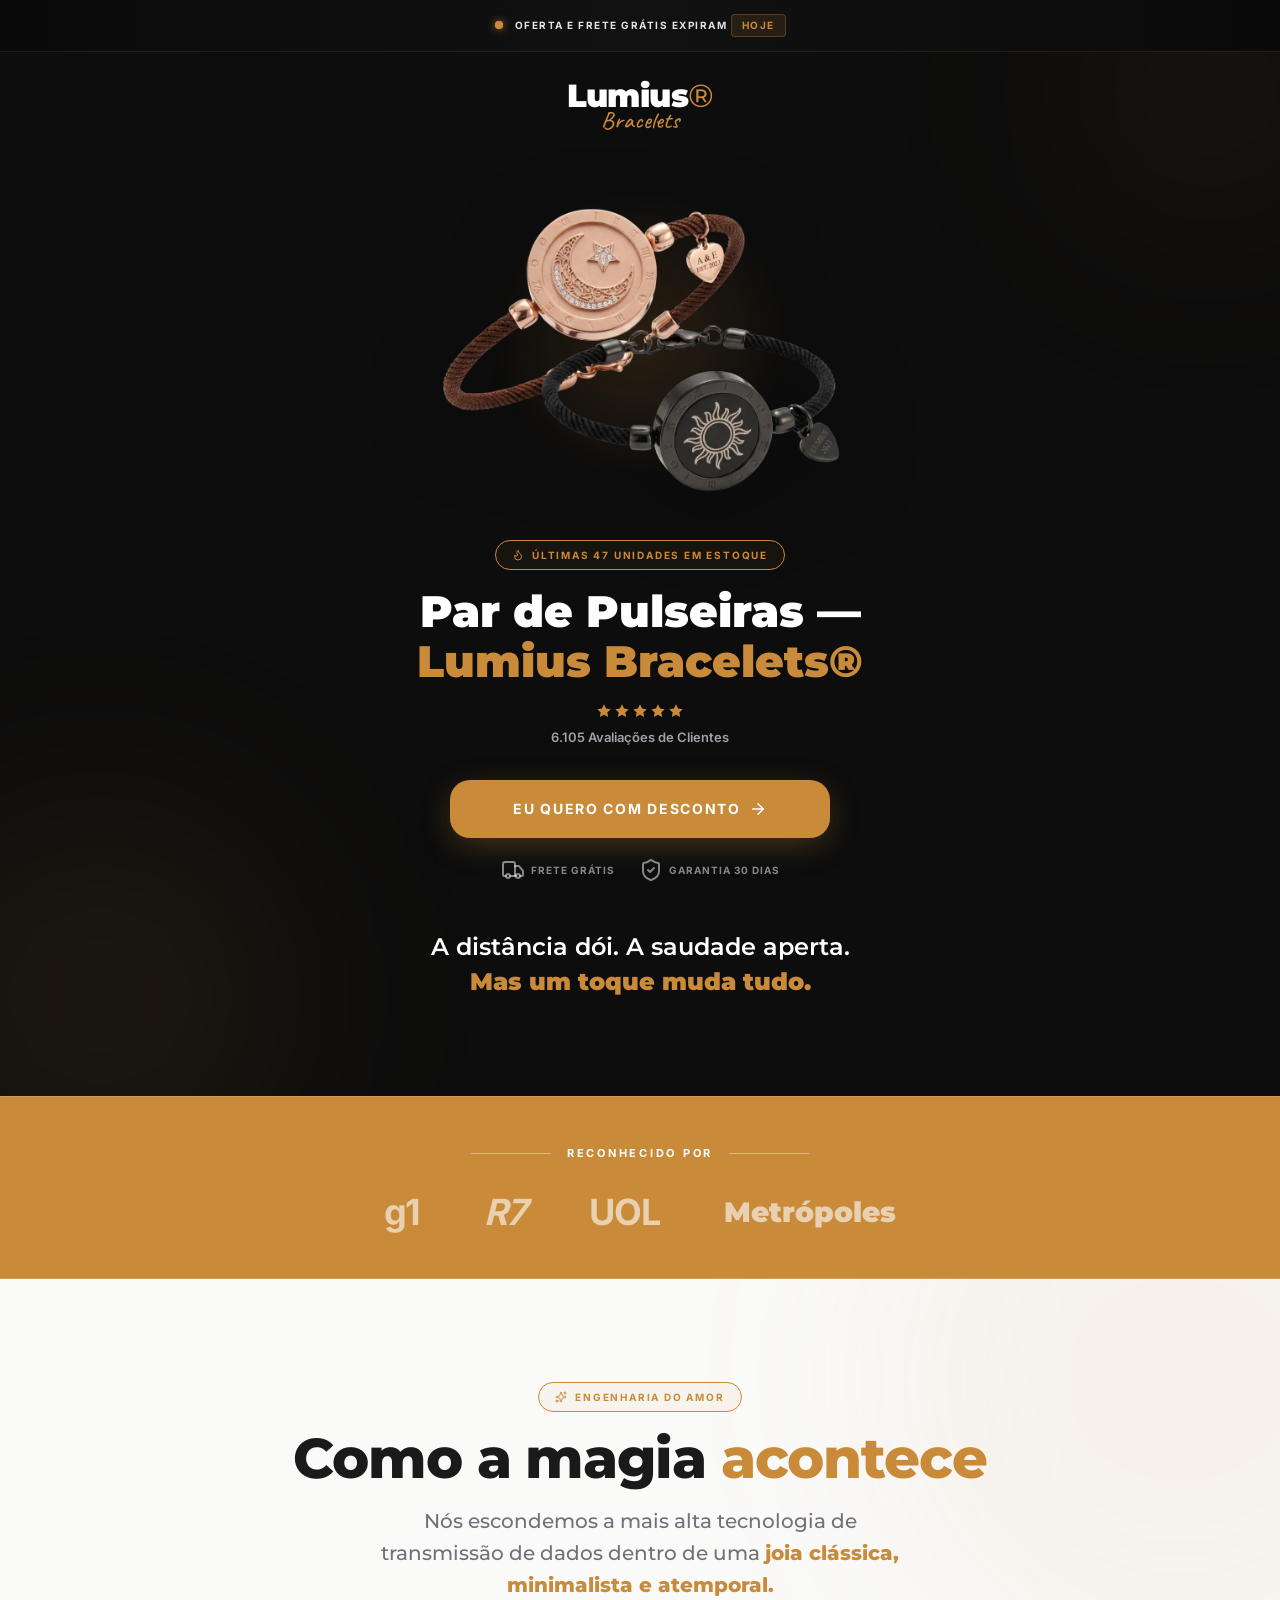
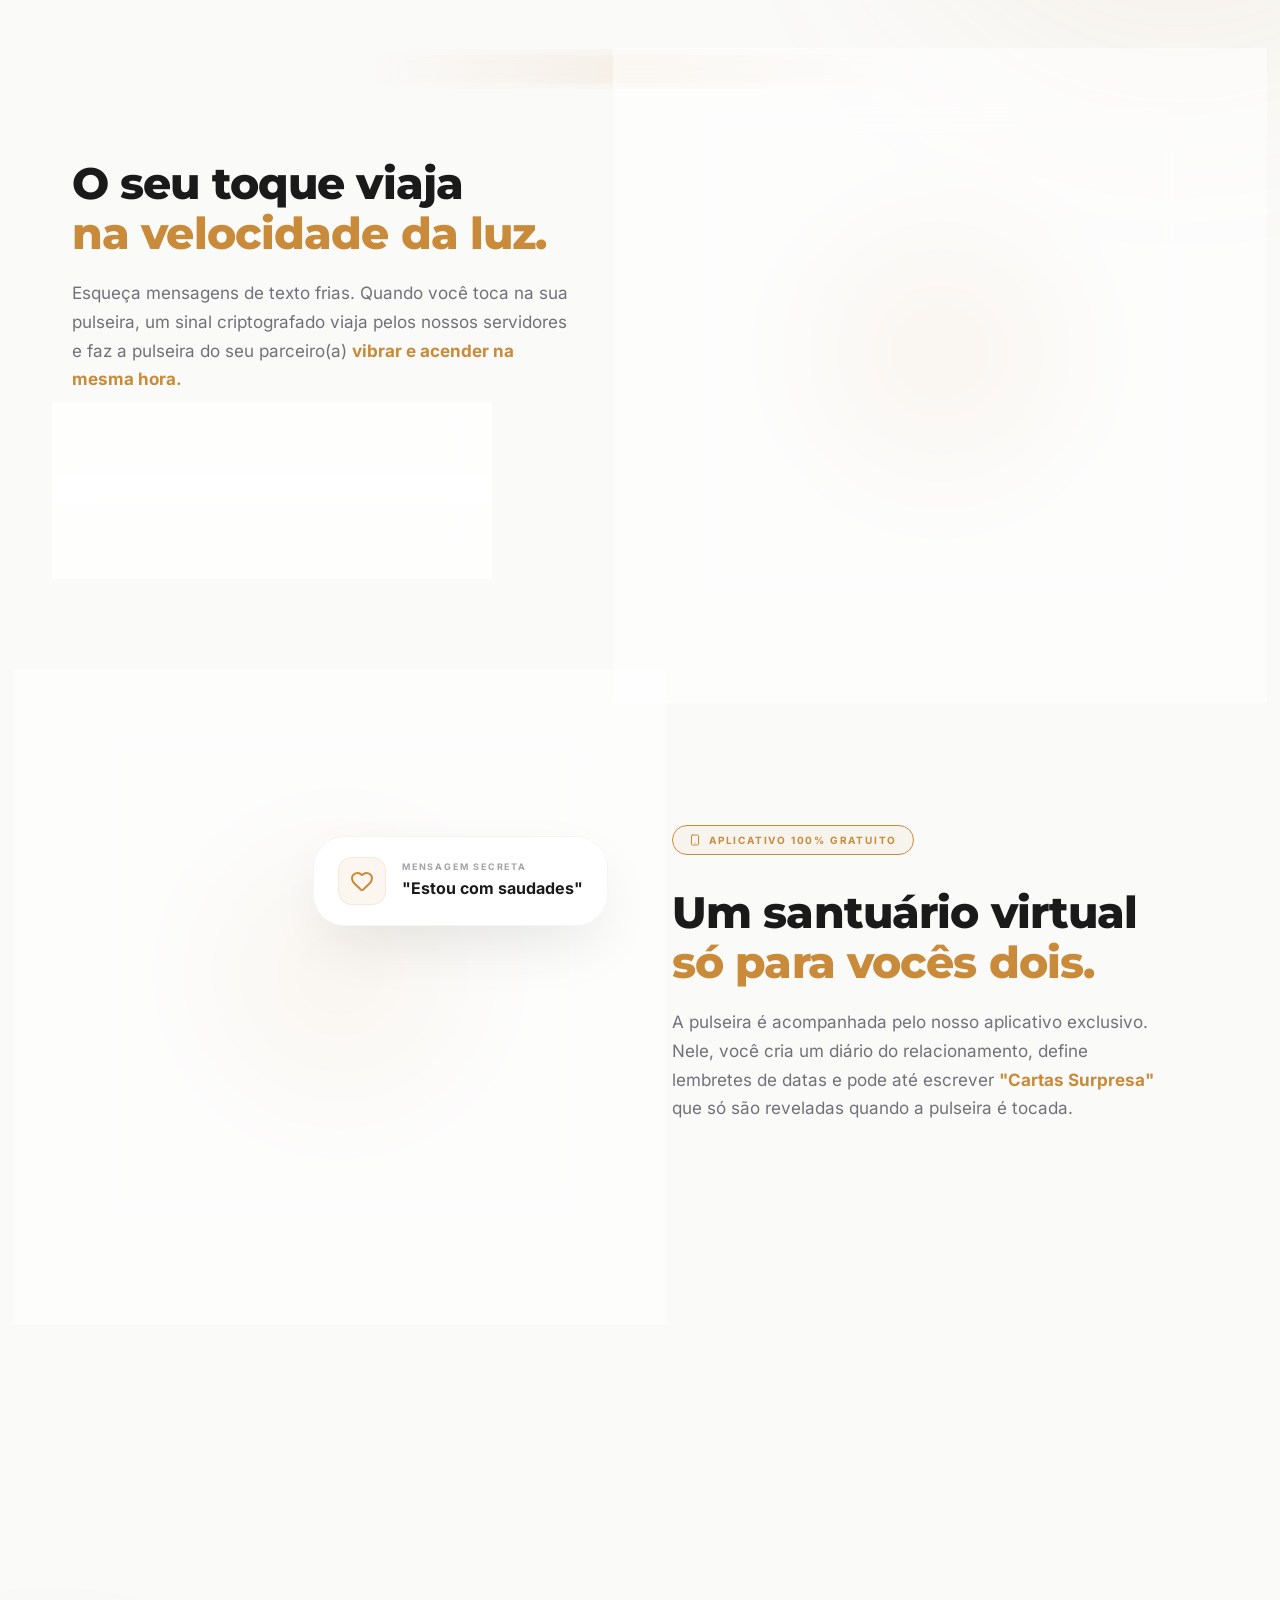
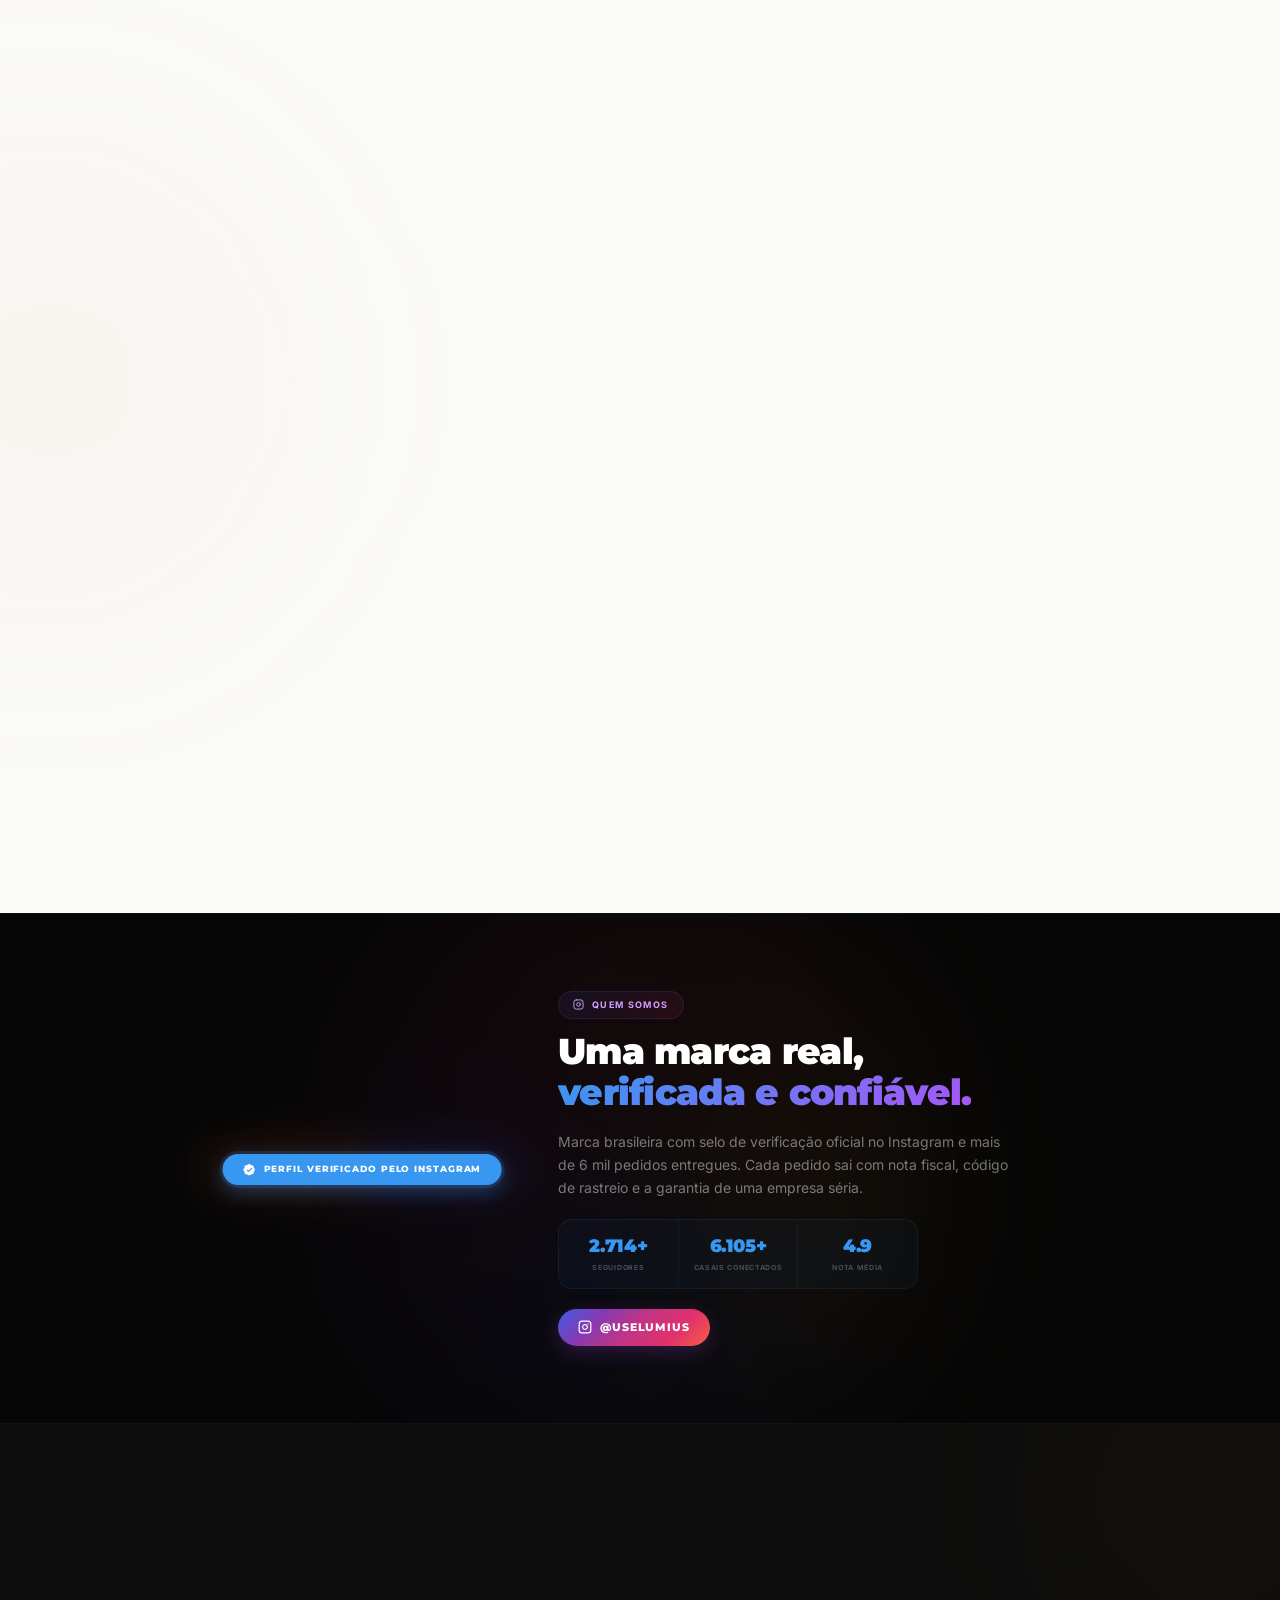
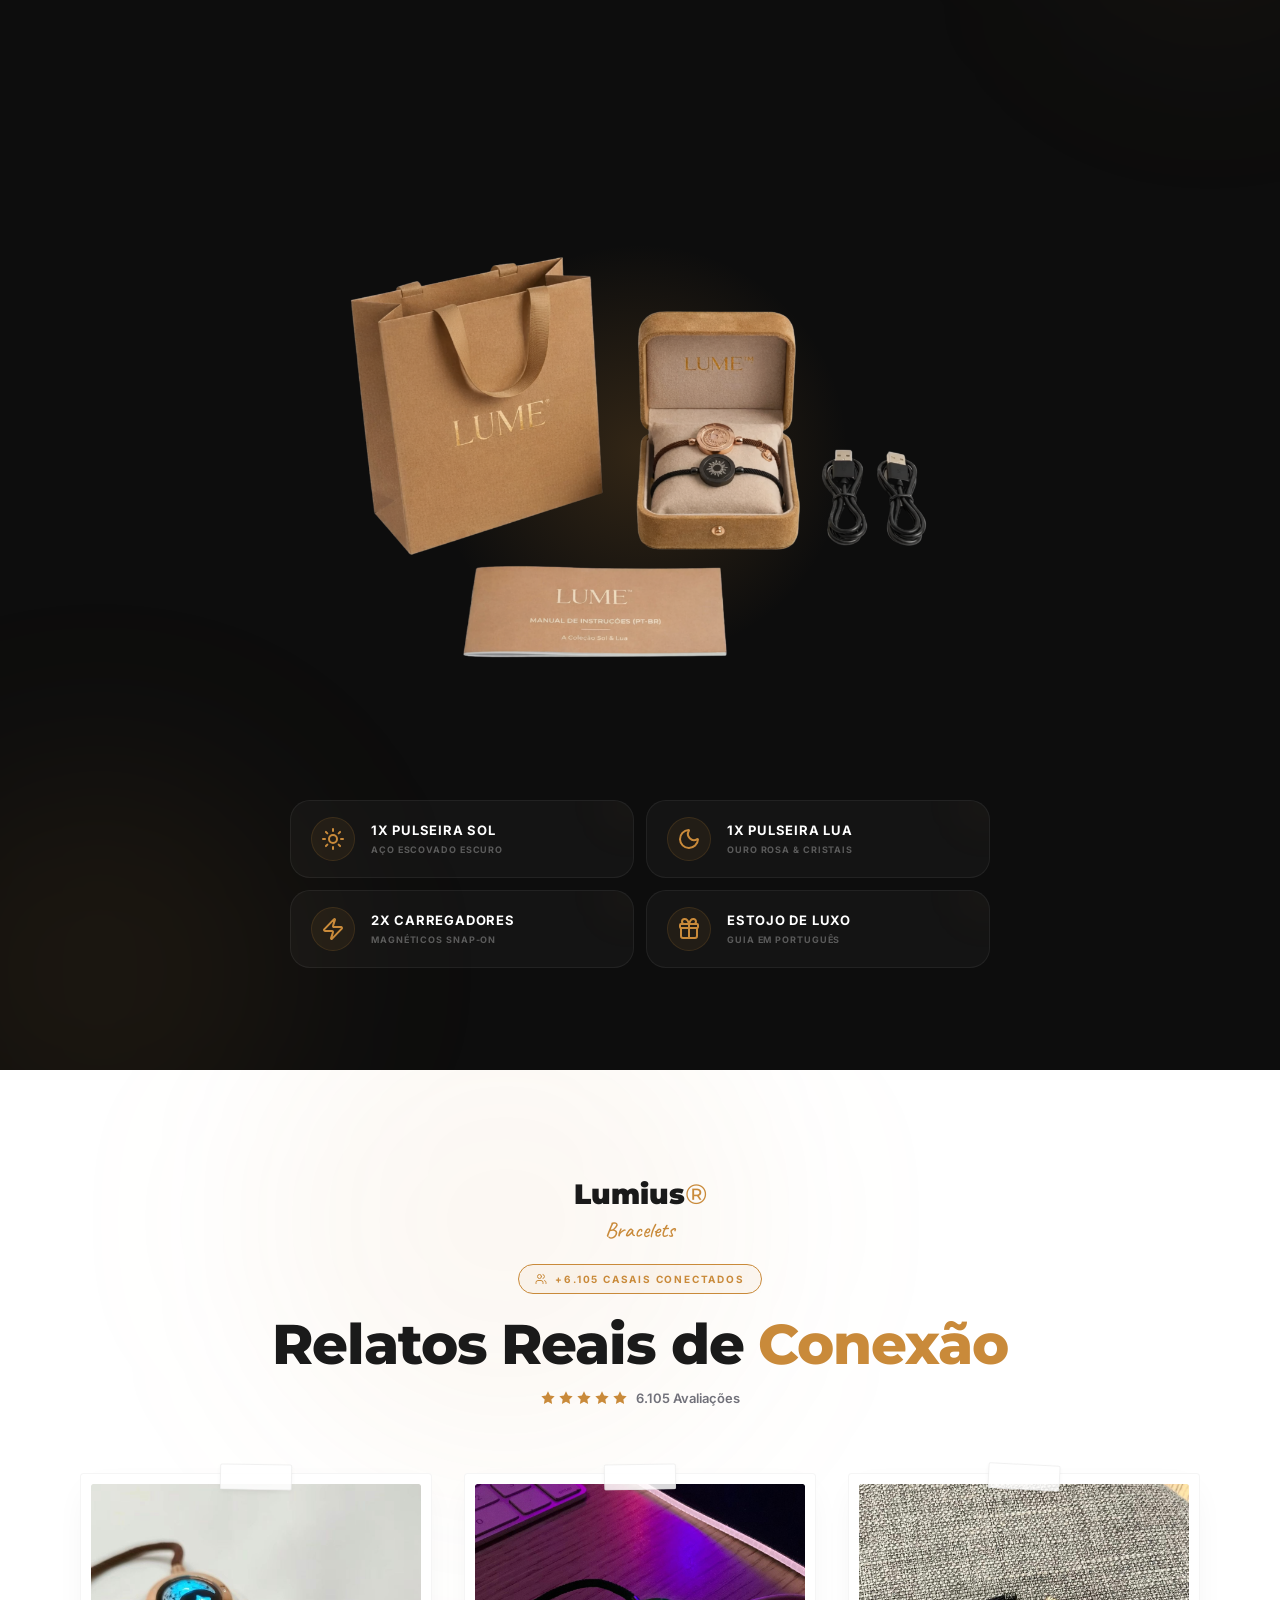
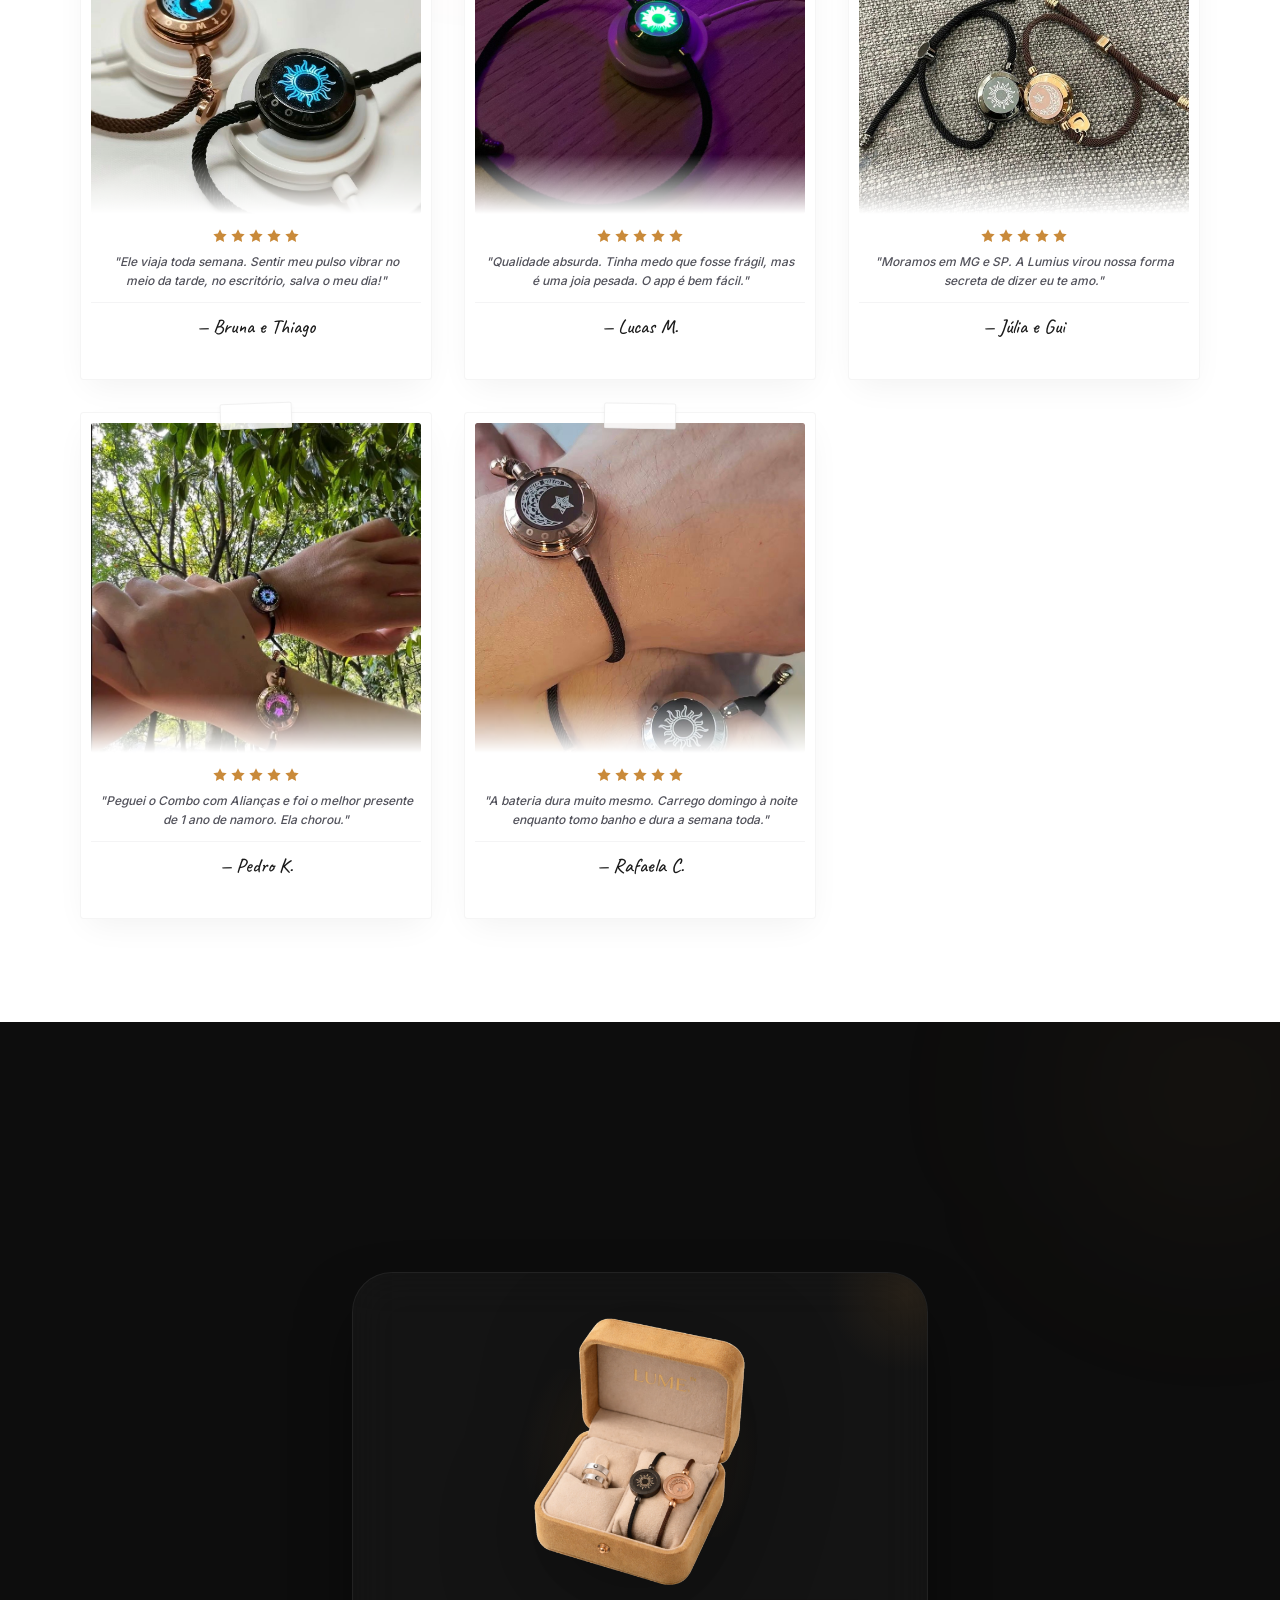
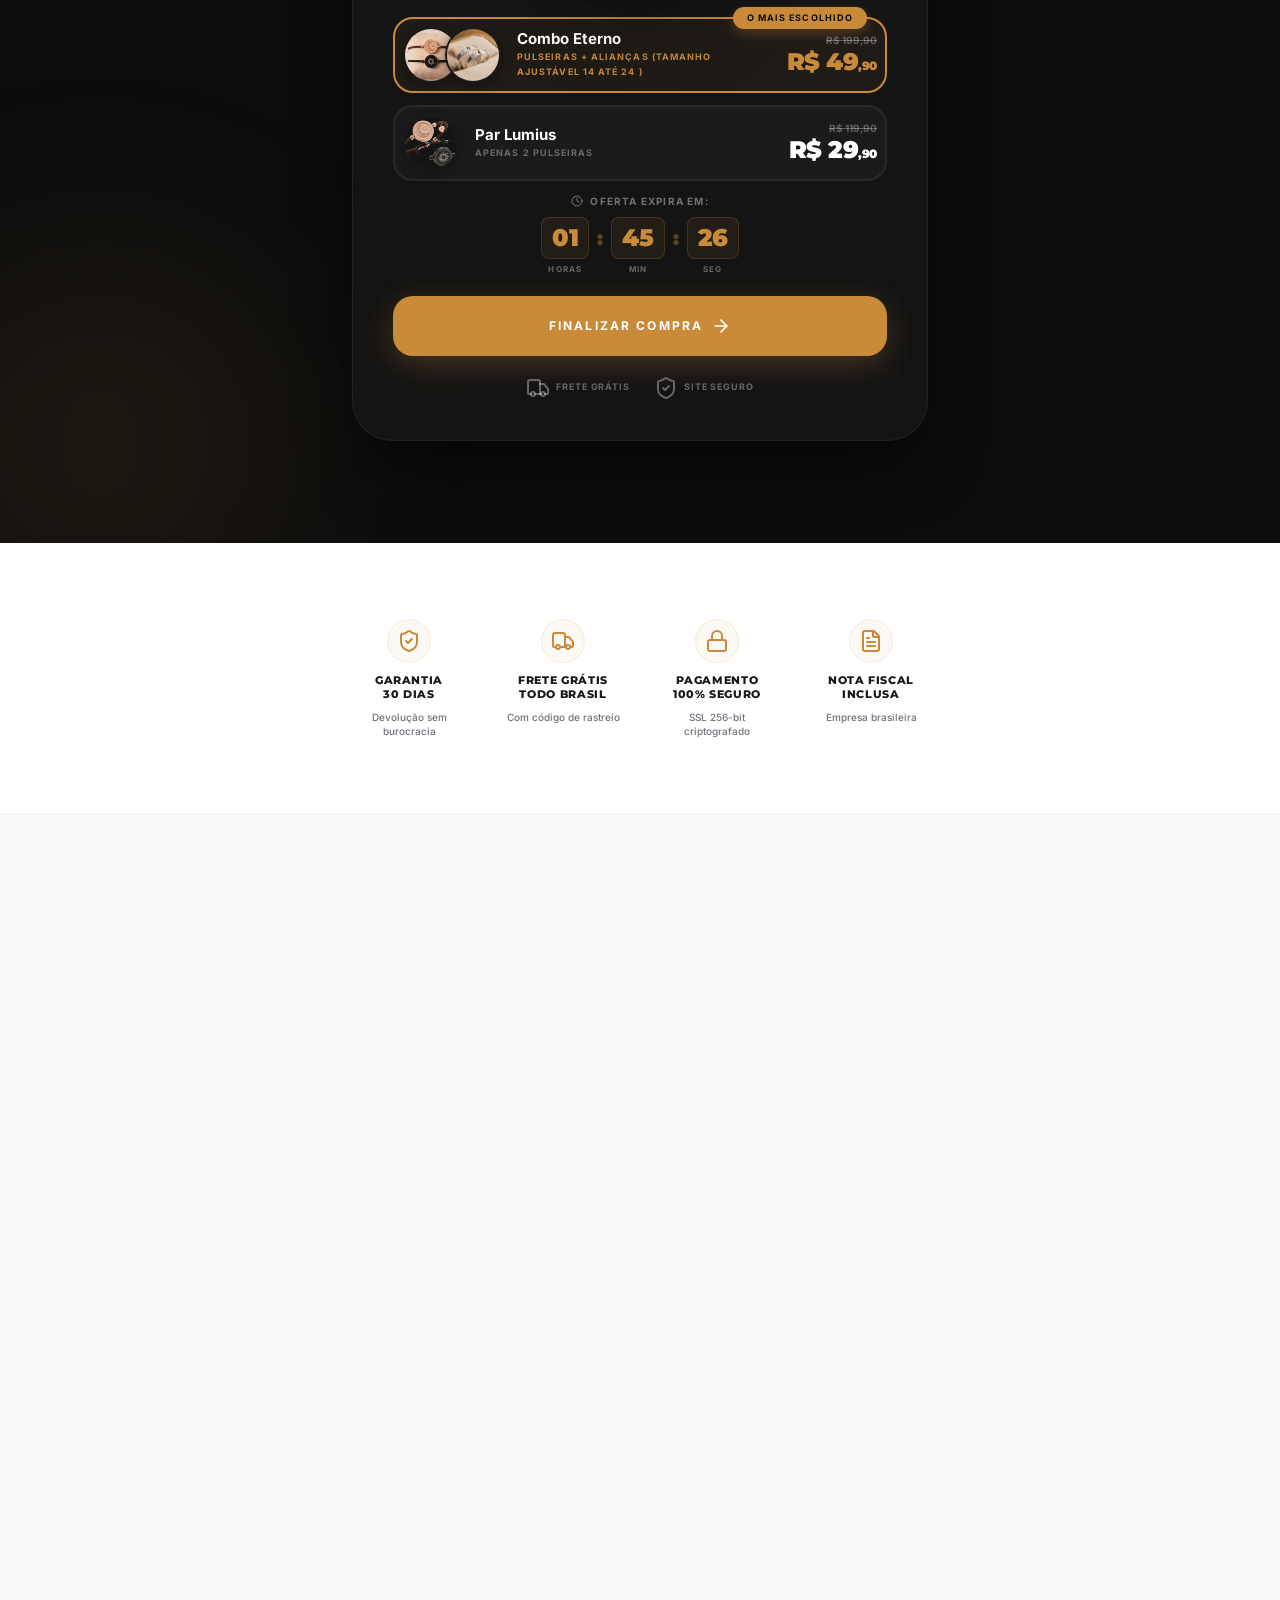
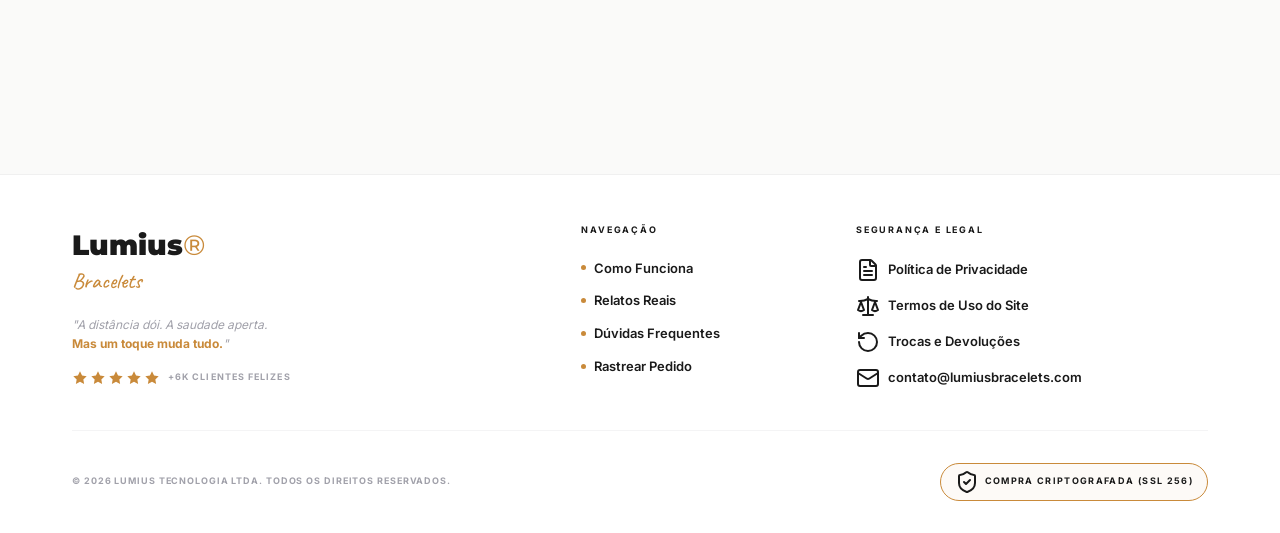
==== index.html @ 276690a0 "Fix product images: URL-safe filenames and offer/unboxing assets (kit combo, kit 2 pecas, kit comple" ====
﻿<!DOCTYPE html>
<html lang="pt-BR" class="scroll-smooth">
    <head>
        <meta charset="UTF-8">
        <meta name="viewport" content="width=device-width, initial-scale=1.0">
        <meta name="description" content="Lumius Bracelets - Sinta o toque de quem você ama a qualquer distância. Joias conectadas em tempo real. A inovação tecnológica para relacionamentos à distância.">
        <meta name="keywords" content="pulseira para casais, pulseira inteligente, relacionamento a distancia, lumius bracelets, joia conectada">
        <meta name="author" content="Lumius Bracelets">
        <meta name="theme-color" content="#c98a3a">
        <!-- Open Graph (WhatsApp, Facebook, Instagram) -->
        <meta property="og:type" content="product">
        <meta property="og:title" content="Lumius Bracelets® | Sinta o Toque a Qualquer Distância">
        <meta property="og:description" content="Joias inteligentes que vibram e acendem a qualquer distância. Conecte-se com quem você ama em tempo real. Frete grátis para todo Brasil.">
        <meta property="og:image" content="https://lumiusbracelets.com/img/og-cover.jpg">
        <meta property="og:url" content="https://lumiusbracelets.com">
        <meta property="og:locale" content="pt_BR">
        <meta property="og:site_name" content="Lumius Bracelets">
        <meta property="product:price:amount" content="49.90">
        <meta property="product:price:currency" content="BRL">
        <!-- Twitter Card -->
        <meta name="twitter:card" content="summary_large_image">
        <meta name="twitter:title" content="Lumius Bracelets® | Sinta o Toque a Qualquer Distância">
        <meta name="twitter:description" content="Joias inteligentes que vibram e acendem a qualquer distância. Frete grátis.">
        <meta name="twitter:image" content="https://lumiusbracelets.com/img/og-cover.jpg">
        <!-- Favicon -->
        <link rel="icon" type="image/svg+xml" href="data:image/svg+xml,<svg xmlns='http://www.w3.org/2000/svg' viewBox='0 0 100 100'><text y='.9em' font-size='90'>💛</text></svg>">
        <link rel="apple-touch-icon" href="img/apple-touch-icon.png">
        <title>Lumius Bracelets® | Sinta o Toque a Qualquer Distância</title>
        <!-- Fontes Premium -->
        <link rel="stylesheet" href="css/fonts.css">
        <script src="js/lucide.min.js"></script>
        <!-- Schema Markup -->
        <script type="application/ld+json">
        {
      "@context": "https://schema.org/",
      "@type": "Product",
      "name": "Par de Pulseiras Lumius Bracelets®",
      "image": "https://lumiusbracelets.com/RECRIA_A_FOTO_202603261122.jpg",
      "description": "Joias inteligentes que vibram e acendem a qualquer distância para conectar casais.",
      "brand": { "@type": "Brand", "name": "Lumius" },
      "aggregateRating": { "@type": "AggregateRating", "ratingValue": "4.9", "reviewCount": "6105" },
      "offers": {
        "@type": "Offer", "url": "https://lumiusbracelets.com/#oferta",
        "priceCurrency": "BRL", "price": "79.90", "priceValidUntil": "2026-12-31",
        "itemCondition": "https://schema.org/NewCondition", "availability": "https://schema.org/InStock",
        "seller": { "@type": "Organization", "name": "Lumius Bracelets" }
      }
    }
    </script>
        <style>/* ═══════════════════════════════════════════
   DESIGN SYSTEM — LUMIUS BRACELETS
   Aesthetic: Elevated Luxury Jewelry Editorial
═══════════════════════════════════════════ */:root { /* Core Palette */ --gold: #c98a3a; --gold-hover: #b37930; --gold-light: #f7eed8; --gold-ultra-light: #fcf8f1; --dark: #0d0d0d; --dark-card: #141414; --dark-surface: #1a1a1a; --dark-border: rgba(255, 255, 255, 0.06); --text-primary: #1a1a1a; --text-secondary: #71717a; --text-muted: #a1a1aa; --white: #ffffff; --off-white: #fafaf9;  /* Typography */ --font-display: 'Montserrat', sans-serif; --font-body: 'Inter', sans-serif; --font-hand: 'Caveat', cursive;  /* Spacing */ --section-py: clamp(3rem, 8vw, 7rem); --container-px: clamp(1rem, 4vw, 2rem);  /* Radius */ --radius-sm: 0.75rem; --radius-md: 1.25rem; --radius-lg: 2rem; --radius-xl: 2.5rem; --radius-full: 9999px;  /* Shadows */ --shadow-card: 0 12px 40px -8px rgba(0, 0, 0, 0.08); --shadow-elevated: 0 24px 64px -16px rgba(0, 0, 0, 0.12); --shadow-gold: 0 8px 32px -4px rgba(201, 138, 58, 0.35); --shadow-gold-intense: 0 12px 40px -4px rgba(201, 138, 58, 0.5); --shadow-dark: 0 32px 64px -12px rgba(0, 0, 0, 0.6);  /* Transitions */ --ease-out-expo: cubic-bezier(0.16, 1, 0.3, 1); --ease-spring: cubic-bezier(0.175, 0.885, 0.32, 1.275); } /* ── Reset & Base ─────────────────────── */*, *::before, *::after { margin: 0; padding: 0; box-sizing: border-box; } html { -webkit-font-smoothing: antialiased; -moz-osx-font-smoothing: grayscale; text-rendering: optimizeLegibility; overflow-x: hidden; } body { font-family: var(--font-body); color: var(--text-primary); background: var(--white); overflow-x: hidden; line-height: 1.6; width: 100%; } img { display: block; max-width: 100%; height: auto; } a { text-decoration: none; color: inherit; } /* ── Scrollbar ────────────────────────── */::-webkit-scrollbar { width: 6px; } ::-webkit-scrollbar-track { background: transparent; } ::-webkit-scrollbar-thumb { background: var(--gold); border-radius: 3px; } ::-webkit-scrollbar-thumb:hover { background: var(--gold-hover); } /* ── Utilities ────────────────────────── */.container { width: 100%; max-width: 1200px; margin: 0 auto; padding: 0 var(--container-px); } .container--narrow { max-width: 640px; } .container--mid { max-width: 900px; } .sr-only { position: absolute; width: 1px; height: 1px; padding: 0; margin: -1px; overflow: hidden; clip: rect(0, 0, 0, 0); border: 0; } /* ── Typography ───────────────────────── */.font-display { font-family: var(--font-display); } .font-hand { font-family: var(--font-hand); } .heading-xl { font-family: var(--font-display); font-weight: 800; font-size: clamp(1.75rem, 5vw, 3.5rem); line-height: 1.1; letter-spacing: -0.02em; } .heading-lg { font-family: var(--font-display); font-weight: 800; font-size: clamp(1.5rem, 4vw, 2.75rem); line-height: 1.15; letter-spacing: -0.02em; } .heading-md { font-family: var(--font-display); font-weight: 700; font-size: clamp(1.25rem, 3vw, 2rem); line-height: 1.2; letter-spacing: -0.01em; } .text-gold { color: var(--gold); } .text-muted { color: var(--text-secondary); } .tag { display: inline-flex; align-items: center; gap: 0.5rem; padding: 0.375rem 1rem; border: 1px solid var(--gold); border-radius: var(--radius-full); background: rgba(201, 138, 58, 0.06); color: var(--gold); font-family: var(--font-body); font-size: 0.625rem; font-weight: 700; text-transform: uppercase; letter-spacing: 0.18em; } /* ── CTA Button ───────────────────────── */.btn-gold { position: relative; display: inline-flex; align-items: center; justify-content: center; gap: 0.5rem; padding: 1.125rem 2.5rem; background: var(--gold); color: var(--white); font-family: var(--font-body); font-weight: 800; font-size: 0.8125rem; text-transform: uppercase; letter-spacing: 0.12em; border: none; border-radius: var(--radius-md); cursor: pointer; overflow: hidden; box-shadow: var(--shadow-gold); transition: all 0.4s var(--ease-out-expo); z-index: 1; } .btn-gold:hover { background: var(--gold-hover); transform: translateY(-2px); box-shadow: var(--shadow-gold-intense); } .btn-gold:active { transform: translateY(0) scale(0.98); } .btn-gold::after { content: ''; position: absolute; top: 0; left: -100%; width: 60%; height: 100%; background: linear-gradient(90deg, transparent, rgba(255, 255, 255, 0.3), transparent); transform: skewX(-20deg); animation: shimmer 4s infinite; z-index: 0; pointer-events: none; } .btn-gold>* { position: relative; z-index: 1; } @keyframes shimmer { 0% {  left: -100%; }  100% {  left: 150%; } } /* ── Stars ────────────────────────────── */.stars { display: flex; gap: 2px; color: var(--gold); } .stars svg { width: 16px; height: 16px; fill: currentColor; } /* ── Section shared ────────────────────── */.section-dark { background: var(--dark); color: var(--white); position: relative; overflow: hidden; overflow-x: clip; } .section-light { background: var(--off-white); position: relative; overflow: hidden; overflow-x: clip; } .glow { position: absolute; border-radius: 50%; pointer-events: none; filter: blur(100px); max-width: 100vw; } /* ── Animations ───────────────────────── */@keyframes fadeInUp { from {  opacity: 0;  transform: translateY(30px); }  to {  opacity: 1;  transform: translateY(0); } } @keyframes fadeIn { from {  opacity: 0; }  to {  opacity: 1; } } @keyframes float { 0%, 100% {  transform: translateY(0); }  50% {  transform: translateY(-12px); } } @keyframes pulseGlow { 0%, 100% {  opacity: 0.4;  transform: translate(-50%, -50%) scale(1); }  50% {  opacity: 0.7;  transform: translate(-50%, -50%) scale(1.08); } } @keyframes pingDot { 75%, 100% {  transform: scale(2);  opacity: 0; } } @keyframes ripple { 0% {  width: 50%;  height: 50%;  opacity: 0.8;  border-width: 3px; }  100% {  width: 160%;  height: 160%;  opacity: 0;  border-width: 1px; } } .animate-float { animation: float 6s ease-in-out infinite; } .animate-fade-in { animation: fadeIn 0.8s var(--ease-out-expo) both; } /* Intersection Observer reveal */.reveal { opacity: 0; transform: translateY(32px); transition: opacity 0.8s var(--ease-out-expo), transform 0.8s var(--ease-out-expo); } .reveal.visible { opacity: 1; transform: translateY(0); } .reveal-delay-1 { transition-delay: 0.1s; } .reveal-delay-2 { transition-delay: 0.2s; } .reveal-delay-3 { transition-delay: 0.3s; } .reveal-delay-4 { transition-delay: 0.4s; } .reveal-delay-5 { transition-delay: 0.5s; } /* ══════════════════════════════════════════
   TOP BAR
══════════════════════════════════════════ */.top-bar { display: flex; align-items: center; justify-content: center; gap: 0.75rem; padding: 0.875rem 1rem; background: linear-gradient(90deg, #0a0a0a 0%, #111 50%, #0a0a0a 100%); border-bottom: 1px solid rgba(201, 138, 58, 0.15); font-size: 0.625rem; font-weight: 700; text-transform: uppercase; letter-spacing: 0.15em; color: #e4e4e7; text-align: center; position: relative; z-index: 60; } .top-bar .live-dot { position: relative; width: 8px; height: 8px; flex-shrink: 0; } .top-bar .live-dot::before { content: ''; position: absolute; inset: 0; background: var(--gold); border-radius: 50%; box-shadow: 0 0 8px rgba(201, 138, 58, 0.8); } .top-bar .live-dot::after { content: ''; position: absolute; inset: 0; background: var(--gold); border-radius: 50%; animation: pingDot 1.5s cubic-bezier(0, 0, 0.2, 1) infinite; } .top-bar .badge { display: inline-block; padding: 0.15rem 0.625rem; background: rgba(201, 138, 58, 0.12); color: var(--gold); border-radius: 4px; border: 1px solid rgba(201, 138, 58, 0.3); animation: fadeIn 0.5s both; } /* ══════════════════════════════════════════
   HERO
══════════════════════════════════════════ */.hero { padding: 2rem 0 3rem; text-align: center; margin-top: -30px; } @media (min-width: 768px) { .hero {  padding: 3rem 0 6rem; } } .hero__logo { font-family: var(--font-display); font-weight: 900; font-size: 2rem; color: var(--white); letter-spacing: -0.02em; margin-bottom: 0; animation: fadeInUp 0.6s var(--ease-out-expo) both; } .hero__logo span { color: var(--gold); font-weight: 500; } .hero__sub { font-family: var(--font-hand); font-size: 1.5rem; color: var(--gold); margin-top: -20px; animation: fadeInUp 0.6s 0.1s var(--ease-out-expo) both; } .hero__image-wrap { position: relative; width: 100%; max-width: 420px; margin: 1.5rem auto 2rem; animation: fadeInUp 0.8s 0.2s var(--ease-out-expo) both; } .hero__image-glow { position: absolute; top: 50%; left: 50%; width: 80%; height: 80%; background: radial-gradient(circle, rgba(201, 138, 58, 0.2) 0%, transparent 70%); transform: translate(-50%, -50%); animation: pulseGlow 4s ease-in-out infinite; pointer-events: none; } .hero__image { position: relative; z-index: 2; width: 100%; padding-top: 1.5rem; object-fit: contain; filter: drop-shadow(0 20px 40px rgba(0, 0, 0, 0.25)); transition: transform 0.7s var(--ease-out-expo); } .hero__image-wrap:hover .hero__image { transform: scale(1.04); } .hero__stock { animation: fadeInUp 0.6s 0.3s var(--ease-out-expo) both; } .hero__title { font-family: var(--font-display); font-weight: 900; font-size: clamp(1.625rem, 5vw, 2.75rem); line-height: 1.15; color: var(--white); margin-bottom: 1rem; animation: fadeInUp 0.6s 0.35s var(--ease-out-expo) both; } .hero__reviews { display: flex; flex-direction: column; align-items: center; gap: 0.5rem; margin-bottom: 2rem; animation: fadeInUp 0.6s 0.4s var(--ease-out-expo) both; } .hero__reviews span { color: var(--text-muted); font-size: 0.8125rem; font-weight: 600; } .hero__cta { width: 100%; max-width: 380px; animation: fadeInUp 0.6s 0.45s var(--ease-out-expo) both; } .hero__benefits { display: flex; align-items: center; justify-content: center; gap: 1.5rem; margin-top: 1.25rem; animation: fadeInUp 0.6s 0.5s var(--ease-out-expo) both; } .hero__benefit { display: flex; align-items: center; gap: 0.375rem; font-size: 0.625rem; font-weight: 700; text-transform: uppercase; letter-spacing: 0.1em; color: rgba(255, 255, 255, 0.5); } .hero__benefit i { color: var(--gold); width: 14px; height: 14px; } .hero__tagline { font-family: var(--font-display); font-weight: 600; font-size: clamp(1.125rem, 3vw, 1.5rem); color: var(--white); margin-top: 3rem; line-height: 1.45; animation: fadeInUp 0.6s 0.55s var(--ease-out-expo) both; } .hero__tagline strong { color: var(--gold); font-weight: 900; } /* ══════════════════════════════════════════
   AS SEEN ON
══════════════════════════════════════════ */.as-seen { background: var(--gold); padding: 1.25rem 0; border-top: 1px solid rgba(255, 255, 255, 0.15); border-bottom: 1px solid rgba(255, 255, 255, 0.15); overflow: hidden; } @media (min-width: 768px) { .as-seen {  padding: 3rem 0; } } .as-seen__label { display: flex; align-items: center; justify-content: center; gap: 1rem; margin-bottom: 1rem; font-size: 0.625rem; font-weight: 700; text-transform: uppercase; letter-spacing: 0.25em; color: var(--white); } @media (min-width: 768px) { .as-seen__label {  margin-bottom: 2rem;  font-size: 0.6875rem; } } .as-seen__label .line { width: 3rem; height: 1px; background: rgba(255, 255, 255, 0.4); } @media (min-width: 768px) { .as-seen__label .line {  width: 5rem; } } .as-seen__logos { display: flex; align-items: center; justify-content: center; gap: 2.5rem; flex-wrap: wrap; } @media (min-width: 768px) { .as-seen__logos {  gap: 4rem; } } .as-seen__logos span { font-weight: 900; color: rgba(255, 255, 255, 0.6); transition: color 0.3s; cursor: default; line-height: 1; } .as-seen__logos span:hover { color: var(--white); } .as-seen__logo-g1 { font-family: var(--font-body); font-size: 1.75rem; letter-spacing: -0.05em; } .as-seen__logo-r7 { font-family: var(--font-body); font-size: 1.75rem; font-style: italic; letter-spacing: -0.05em; } .as-seen__logo-uol { font-family: var(--font-body); font-size: 1.75rem; letter-spacing: -0.03em; } .as-seen__logo-met { font-family: var(--font-display); font-size: 1.375rem; letter-spacing: 0; } @media (min-width: 768px) { .as-seen__logo-g1, .as-seen__logo-r7, .as-seen__logo-uol {  font-size: 2.25rem; }  .as-seen__logo-met {  font-size: 1.75rem; } } /* ══════════════════════════════════════════
   FEATURES (Deep Dive)
══════════════════════════════════════════ */.features { padding: var(--section-py) 0; overflow: hidden; } .features__header { text-align: center; margin-bottom: 3rem; } @media (min-width: 768px) { .features__header {  margin-bottom: 5rem; } } .features__header p { font-family: var(--font-display); font-weight: 500; font-size: clamp(1rem, 2.5vw, 1.25rem); color: var(--text-secondary); max-width: 560px; margin: 1rem auto 0; line-height: 1.6; } .features__header p strong { color: var(--gold); font-weight: 800; } /* Feature block — alternating text/image layout */.feature-block { display: flex; flex-direction: column; gap: 2rem; align-items: center; margin-bottom: 4rem; } @media (min-width: 768px) { .feature-block {  flex-direction: row;  gap: 4rem;  margin-bottom: 8rem; }  .feature-block__content, .feature-block__visual {  flex: 1;  min-width: 0; } } .feature-block:last-child { margin-bottom: 0; } /* Mobile: always text on top, image below */.feature-block__content { order: 1; } .feature-block__visual { order: 2; } /* Desktop: default = text left, image right */@media (min-width: 768px) { .feature-block__content {  order: 1; }  .feature-block__visual {  order: 2; }  /* Reverse = image left, text right */ .feature-block--reverse .feature-block__content {  order: 2; }  .feature-block--reverse .feature-block__visual {  order: 1; } } .feature-block__visual { position: relative; display: flex; justify-content: center; width: 100%; } .feature-block__visual-glow { position: absolute; top: 50%; left: 50%; width: 75%; height: 75%; background: radial-gradient(circle, rgba(201, 138, 58, 0.12) 0%, transparent 70%); transform: translate(-50%, -50%); pointer-events: none; transition: opacity 0.5s; } .feature-block__visual:hover .feature-block__visual-glow { opacity: 1.4; } .feature-block__frame { position: relative; z-index: 2; background: rgba(255, 255, 255, 0.5); backdrop-filter: blur(12px); padding: 6px; border-radius: var(--radius-xl); box-shadow: var(--shadow-elevated); border: 1px solid rgba(255, 255, 255, 0.7); transition: transform 0.6s var(--ease-out-expo); } .feature-block__visual:hover .feature-block__frame { transform: scale(1.02); } .feature-block__frame img { border-radius: calc(var(--radius-xl) - 6px); width: 100%; max-width: 480px; object-fit: cover; } .feature-block__content { text-align: center; width: 100%; } @media (min-width: 768px) { .feature-block__content {  text-align: left; } } .feature-block__content h3 { margin-top: 0.5rem; } .feature-block__content h3 span { color: var(--gold); } .feature-block__desc { font-size: clamp(0.9375rem, 2vw, 1.0625rem); color: var(--text-secondary); line-height: 1.7; margin-top: 1.25rem; max-width: 500px; } @media (max-width: 767px) { .feature-block__desc {  margin-left: auto;  margin-right: auto; } } .feature-block__desc strong { color: var(--gold); font-weight: 700; } /* Feature list items */.feature-list { display: flex; flex-direction: column; gap: 0.75rem; margin-top: 1.5rem; } @media (max-width: 767px) { .feature-list {  align-items: center; } } .feature-list__item { display: flex; align-items: center; gap: 0.875rem; padding: 0.75rem 1rem; background: rgba(255, 255, 255, 0.7); backdrop-filter: blur(8px); border: 1px solid rgba(201, 138, 58, 0.08); border-radius: var(--radius-sm); box-shadow: 0 4px 16px -4px rgba(0, 0, 0, 0.04); max-width: 400px; width: 100%; transition: all 0.3s var(--ease-out-expo); } .feature-list__item:hover { border-color: rgba(201, 138, 58, 0.3); transform: translateY(-2px); box-shadow: 0 8px 24px -4px rgba(201, 138, 58, 0.1); } .feature-list__icon { width: 36px; height: 36px; display: flex; align-items: center; justify-content: center; background: rgba(201, 138, 58, 0.08); border: 1px solid rgba(201, 138, 58, 0.1); border-radius: 10px; color: var(--gold); flex-shrink: 0; } .feature-list__icon i { width: 18px; height: 18px; } .feature-list__text { font-weight: 700; font-size: 0.875rem; color: var(--text-primary); } /* Floating widget on app section */.floating-widget { position: absolute; right: 0; top: 22%; background: rgba(255, 255, 255, 0.96); backdrop-filter: blur(20px); padding: 1.25rem 1.5rem; border-radius: var(--radius-lg); box-shadow: var(--shadow-elevated); border: 1px solid rgba(0, 0, 0, 0.04); display: none; align-items: center; gap: 1rem; z-index: 10; transition: transform 0.5s var(--ease-out-expo); max-width: calc(100% - 1rem); } @media (min-width: 768px) { .floating-widget {  display: flex; } } .feature-block__visual:hover .floating-widget { transform: translateY(-6px); } .floating-widget__icon { width: 48px; height: 48px; display: flex; align-items: center; justify-content: center; background: rgba(201, 138, 58, 0.08); border: 1px solid rgba(201, 138, 58, 0.12); border-radius: 14px; color: var(--gold); } .floating-widget__icon i { width: 24px; height: 24px; fill: currentColor; } .floating-widget__label { font-size: 0.5625rem; font-weight: 800; text-transform: uppercase; letter-spacing: 0.2em; color: var(--text-muted); margin-bottom: 2px; } .floating-widget__text { font-weight: 700; font-size: 1rem; color: var(--text-primary); } /* Dual image grid */.dual-grid { display: grid; grid-template-columns: 1fr 1fr; gap: 1rem; position: relative; z-index: 2; width: 100%; max-width: 480px; } @media (min-width: 768px) { .dual-grid {  gap: 1.5rem; } } .dual-grid__item { background: rgba(255, 255, 255, 0.5); backdrop-filter: blur(8px); padding: 6px; border-radius: var(--radius-lg); border: 1px solid rgba(255, 255, 255, 0.7); box-shadow: var(--shadow-card); transition: transform 0.8s var(--ease-out-expo); } .dual-grid__item img { width: 100%; aspect-ratio: 1; object-fit: cover; border-radius: calc(var(--radius-lg) - 6px); } .feature-block__visual:hover .dual-grid__item:first-child { transform: translateY(-8px); } .feature-block__visual:hover .dual-grid__item:last-child { transform: translateY(8px); } /* Spec cards */.spec-cards { display: flex; gap: 1rem; justify-content: center; margin-top: 2rem; flex-wrap: wrap; } @media (min-width: 768px) { .spec-cards {  justify-content: flex-start; } } .spec-card { background: rgba(255, 255, 255, 0.6); backdrop-filter: blur(8px); padding: 1.25rem 1.5rem; border-radius: var(--radius-md); border: 1px solid rgba(201, 138, 58, 0.12); display: flex; flex-direction: column; align-items: center; text-align: center; gap: 0.75rem; width: 150px; transition: all 0.3s var(--ease-out-expo); } .spec-card:hover { border-color: rgba(201, 138, 58, 0.4); transform: translateY(-3px); box-shadow: 0 12px 32px -8px rgba(201, 138, 58, 0.15); } .spec-card__icon { width: 40px; height: 40px; display: flex; align-items: center; justify-content: center; background: rgba(201, 138, 58, 0.08); border-radius: 50%; color: var(--gold); transition: transform 0.3s; } .spec-card:hover .spec-card__icon { transform: scale(1.1); } .spec-card__icon i { width: 20px; height: 20px; } .spec-card__label { font-size: 0.5625rem; font-weight: 800; text-transform: uppercase; letter-spacing: 0.2em; color: var(--gold); } .spec-card__value { font-weight: 900; font-size: 0.6875rem; text-transform: uppercase; letter-spacing: 0.05em; line-height: 1.3; color: var(--text-primary); } /* ══════════════════════════════════════════
   UNBOXING
══════════════════════════════════════════ */.unboxing { padding: var(--section-py) 0; overflow: hidden; } .unboxing__header { text-align: center; margin-bottom: 3rem; } .unboxing__header p { color: rgba(255, 255, 255, 0.5); font-size: clamp(0.9375rem, 2vw, 1.125rem); font-family: var(--font-display); font-weight: 500; max-width: 480px; margin: 0.75rem auto 0; } .unboxing__showcase { position: relative; max-width: 600px; margin: 0 auto 3rem; } .unboxing__showcase-glow { position: absolute; top: 50%; left: 50%; width: 70%; height: 70%; background: radial-gradient(circle, rgba(201, 138, 58, 0.2) 0%, transparent 70%); transform: translate(-50%, -50%); pointer-events: none; animation: pulseGlow 5s ease-in-out infinite; } .unboxing__showcase img { position: relative; z-index: 2; width: 100%; border-radius: var(--radius-lg); } .unboxing__grid { display: grid; grid-template-columns: 1fr; gap: 0.75rem; max-width: 700px; margin: 0 auto; } @media (min-width: 640px) { .unboxing__grid {  grid-template-columns: 1fr 1fr; } } .unboxing__item { display: flex; align-items: center; gap: 1rem; padding: 1rem 1.25rem; background: rgba(255, 255, 255, 0.03); border: 1px solid var(--dark-border); border-radius: var(--radius-md); transition: all 0.35s var(--ease-out-expo); position: relative; overflow: hidden; } .unboxing__item::before { content: ''; position: absolute; top: -20px; right: -20px; width: 50px; height: 50px; background: rgba(201, 138, 58, 0.04); border-radius: 50%; filter: blur(20px); transition: all 0.4s; } .unboxing__item:hover { background: rgba(255, 255, 255, 0.06); border-color: rgba(201, 138, 58, 0.25); } .unboxing__item:hover::before { background: rgba(201, 138, 58, 0.12); } .unboxing__item-icon { width: 44px; height: 44px; display: flex; align-items: center; justify-content: center; background: rgba(201, 138, 58, 0.08); border: 1px solid rgba(201, 138, 58, 0.15); border-radius: 50%; color: var(--gold); flex-shrink: 0; transition: all 0.35s; } .unboxing__item:hover .unboxing__item-icon { background: var(--gold); color: var(--dark); } .unboxing__item-icon i { width: 20px; height: 20px; } .unboxing__item-title { font-weight: 900; font-size: 0.8125rem; text-transform: uppercase; letter-spacing: 0.06em; color: var(--white); transition: color 0.3s; } .unboxing__item:hover .unboxing__item-title { color: var(--gold); } .unboxing__item-sub { font-size: 0.5625rem; font-weight: 700; text-transform: uppercase; letter-spacing: 0.1em; color: rgba(255, 255, 255, 0.3); margin-top: 2px; } /* ══════════════════════════════════════════
   REVIEWS / POLAROIDS
══════════════════════════════════════════ */.reviews { padding: var(--section-py) 0; background: var(--white); overflow: hidden; position: relative; } .reviews__header { text-align: center; margin-bottom: 3rem; } @media (min-width: 768px) { .reviews__header {  margin-bottom: 4rem; } } .reviews__header .logo-mark { font-family: var(--font-display); font-weight: 900; font-size: 1.75rem; color: var(--text-primary); } .reviews__header .logo-mark span { color: var(--gold); font-weight: 500; } .reviews__header .logo-sub { font-family: var(--font-hand); font-size: 1.375rem; color: var(--gold); margin-top: -4px; } .reviews__grid { display: grid; grid-template-columns: 1fr; gap: 2rem; padding: 0 0.5rem; } @media (min-width: 640px) { .reviews__grid {  grid-template-columns: 1fr 1fr; } } @media (min-width: 1024px) { .reviews__grid {  grid-template-columns: 1fr 1fr 1fr;  gap: 2rem; } } /* Polaroid card */.polaroid { background: var(--white); padding: 10px 10px 36px; border: 1px solid rgba(0, 0, 0, 0.04); border-radius: 4px; box-shadow: 0 12px 32px -8px rgba(0, 0, 0, 0.06); position: relative; transition: all 0.4s var(--ease-spring); } .polaroid:hover { transform: translateY(-10px) rotate(0deg) !important; box-shadow: 0 24px 48px -8px rgba(201, 138, 58, 0.12); z-index: 10; } .polaroid__tape { position: absolute; top: -10px; left: 50%; transform: translateX(-50%); width: 72px; height: 26px; background: rgba(255, 255, 255, 0.85); border: 1px solid rgba(0, 0, 0, 0.06); border-radius: 2px; box-shadow: 0 2px 4px rgba(0, 0, 0, 0.04); z-index: 5; } .polaroid__image { width: 100%; aspect-ratio: 1; object-fit: cover; border-radius: 2px; margin-bottom: 0.875rem; mask-image: linear-gradient(to bottom, black 82%, transparent 100%); -webkit-mask-image: linear-gradient(to bottom, black 82%, transparent 100%); } .polaroid__stars { display: flex; justify-content: center; margin-bottom: 0.5rem; } .polaroid__text { font-size: 0.75rem; color: #52525b; font-weight: 500; font-style: italic; text-align: center; padding: 0 0.5rem; line-height: 1.6; margin-bottom: 0.75rem; } .polaroid__author { font-family: var(--font-hand); font-size: 1.25rem; text-align: center; color: var(--text-primary); padding-top: 0.5rem; border-top: 1px solid #f4f4f5; } /* ══════════════════════════════════════════
   OFFER / CHECKOUT
══════════════════════════════════════════ */.offer { padding: 2rem 0 4rem; overflow: hidden; } @media (min-width: 768px) { .offer {  padding: var(--section-py) 0; } } .offer__header { text-align: center; margin-bottom: 2rem; margin-top: -1.5rem; } .offer__header .font-hand { font-size: 1.5rem; color: var(--gold); } .offer__card { background: rgba(255, 255, 255, 0.03); backdrop-filter: blur(24px); border: 1px solid var(--dark-border); border-radius: var(--radius-xl); padding: 1.5rem; box-shadow: var(--shadow-dark); position: relative; overflow: hidden; } @media (min-width: 768px) { .offer__card {  padding: 2.5rem; } } .offer__card-glow { position: absolute; top: -60px; right: -60px; width: 160px; height: 160px; background: radial-gradient(circle, rgba(201, 138, 58, 0.1) 0%, transparent 70%); pointer-events: none; } .offer__image-wrap { position: relative; display: flex; align-items: center; justify-content: center; margin-bottom: 1.5rem; min-height: 200px; } .offer__image-glow { position: absolute; top: 50%; left: 50%; width: 60%; height: 60%; background: radial-gradient(circle, rgba(201, 138, 58, 0.15) 0%, transparent 70%); transform: translate(-50%, -50%); pointer-events: none; animation: pulseGlow 5s ease-in-out infinite; } .offer__main-image { position: relative; z-index: 2; height: 220px; object-fit: contain; filter: drop-shadow(0 24px 48px rgba(0, 0, 0, 0.4)); transition: all 0.4s var(--ease-out-expo); } @media (min-width: 768px) { .offer__main-image {  height: 280px; } } .offer__image-wrap:hover .offer__main-image { transform: scale(1.06); } /* Option cards */.offer__options { display: flex; flex-direction: column; gap: 0.75rem; margin-top: 0.5rem; } .offer__option { display: block; cursor: pointer; position: relative; } .offer__option input { position: absolute; opacity: 0; width: 0; height: 0; } .offer__option-body { display: flex; align-items: center; gap: 1rem; padding: 0.5rem 0.5rem; background: rgba(255, 255, 255, 0.03); border: 2px solid var(--dark-border); border-radius: var(--radius-md); transition: all 0.3s var(--ease-out-expo); } .offer__option input:checked+.offer__option-body { background: rgba(201, 138, 58, 0.06); border-color: var(--gold); } .offer__option-badge { position: absolute; top: -10px; right: 1.25rem; background: var(--gold); color: var(--dark); font-size: 0.5625rem; font-weight: 900; text-transform: uppercase; letter-spacing: 0.12em; padding: 0.25rem 0.875rem; border-radius: var(--radius-full); box-shadow: 0 4px 12px rgba(201, 138, 58, 0.3); z-index: 5; } .offer__option-thumbs { display: flex; flex-shrink: 0; } .offer__option-thumbs img { width: 55px; height: 55px; border-radius: 50%; border: 2px solid var(--dark-surface); object-fit: cover; background: var(--dark-card); box-shadow: 0 4px 12px rgba(0, 0, 0, 0.3); } @media (min-width: 768px) { .offer__option-thumbs img {  width: 56px;  height: 56px; } } .offer__option-thumbs img+img { margin-left: -14px; } .offer__option-info { flex-grow: 1; } .offer__option-title { font-weight: 900; font-size: 0.9375rem; color: var(--white); line-height: 1.2; } .offer__option-sub { font-size: 0.5625rem; font-weight: 700; text-transform: uppercase; letter-spacing: 0.12em; margin-top: 2px; } .offer__option:first-child .offer__option-sub { color: var(--gold); } .offer__option:last-child .offer__option-sub { color: rgba(255, 255, 255, 0.35); } .offer__option-price { text-align: right; flex-shrink: 0; } .offer__option-old { display: block; font-size: 0.625rem; font-weight: 700; text-decoration: line-through; color: rgba(255, 255, 255, 0.3); margin-bottom: 2px; } .offer__option-current { font-family: var(--font-display); font-weight: 900; font-size: 1.5rem; line-height: 1; color: var(--white); letter-spacing: -0.02em; } .offer__option input:checked~.offer__option-body .offer__option-current, .offer__option:first-child .offer__option-current { /* gold price for combo */ } .offer__option:first-child .offer__option-current { color: var(--gold); } .offer__option-current .cents { font-size: 0.75rem; } /* Checkout button */.offer__checkout { margin-top: 2rem; } .offer__checkout .btn-gold { width: 100%; padding: 1.25rem 2rem; border-radius: var(--radius-md); font-size: 0.75rem; letter-spacing: 0.18em; } .offer__checkout-benefits { display: flex; align-items: center; justify-content: center; gap: 1.5rem; margin-top: 1.25rem; } .offer__checkout-benefit { display: flex; align-items: center; gap: 0.375rem; font-size: 0.5625rem; font-weight: 700; text-transform: uppercase; letter-spacing: 0.1em; color: rgba(255, 255, 255, 0.35); } .offer__checkout-benefit i { width: 14px; height: 14px; color: var(--gold); } /* ══════════════════════════════════════════
   FAQ
══════════════════════════════════════════ */.faq { padding: var(--section-py) 0; overflow: hidden; } .faq__header { text-align: center; margin-bottom: 2.5rem; } @media (min-width: 768px) { .faq__header {  margin-bottom: 3.5rem; } } .faq__header .font-hand { color: var(--gold); font-size: 1.375rem; } .faq__list { display: flex; flex-direction: column; gap: 0.75rem; } .faq__item { background: var(--white); border: 1px solid #f0f0f0; border-radius: var(--radius-md); overflow: hidden; transition: all 0.35s var(--ease-out-expo); } .faq__item:hover { border-color: rgba(201, 138, 58, 0.3); box-shadow: 0 8px 24px -4px rgba(0, 0, 0, 0.06); } .faq__item[open] { border-color: rgba(201, 138, 58, 0.25); } .faq__item summary { list-style: none; display: flex; align-items: center; justify-content: space-between; padding: 1.25rem 1.5rem; cursor: pointer; font-weight: 800; font-size: 0.875rem; color: var(--text-primary); outline: none; user-select: none; } @media (min-width: 768px) { .faq__item summary {  padding: 1.5rem 2rem;  font-size: 1rem; } } .faq__item summary::-webkit-details-marker { display: none; } .faq__toggle { width: 32px; height: 32px; display: flex; align-items: center; justify-content: center; border-radius: 50%; background: rgba(201, 138, 58, 0.08); flex-shrink: 0; margin-left: 1rem; transition: all 0.3s; } .faq__toggle i { width: 16px; height: 16px; color: var(--gold); } .faq__toggle .icon-minus { display: none; } .faq__item[open] .faq__toggle { background: var(--gold); } .faq__item[open] .faq__toggle .icon-plus { display: none; } .faq__item[open] .faq__toggle .icon-minus { display: block; color: var(--white); } .faq__answer { padding: 0 1.5rem 1.25rem; font-size: 0.875rem; line-height: 1.75; color: var(--text-secondary); border-top: 1px solid #f8f8f8; margin-top: -0.25rem; padding-top: 1rem; } @media (min-width: 768px) { .faq__answer {  padding: 0 2rem 1.5rem;  font-size: 0.9375rem;  padding-top: 1.25rem; } } /* ══════════════════════════════════════════
   FOOTER
══════════════════════════════════════════ */.footer { padding: 3rem 0 2rem; border-top: 1px solid #f0f0f0; background: var(--white); overflow: hidden; } .footer__top { display: grid; grid-template-columns: 1fr; gap: 2.5rem; padding-bottom: 2.5rem; border-bottom: 1px solid #f4f4f5; margin-bottom: 2rem; } @media (min-width: 768px) { .footer__top {  grid-template-columns: 2fr 1fr 1.5fr; } } .footer__brand { text-align: center; } @media (min-width: 768px) { .footer__brand {  text-align: left; } } .footer__brand-name { font-family: var(--font-display); font-weight: 900; font-size: 1.75rem; color: var(--text-primary); } .footer__brand-name span { color: var(--gold); font-weight: 500; } .footer__brand-sub { font-family: var(--font-hand); font-size: 1.375rem; color: var(--gold); margin-top: -4px; } .footer__brand-quote { font-size: 0.75rem; font-style: italic; color: var(--text-muted); line-height: 1.6; margin-top: 1rem; max-width: 280px; } @media (max-width: 767px) { .footer__brand-quote {  margin: 1rem auto 0; } } .footer__brand-quote strong { color: var(--gold); font-weight: 700; font-style: normal; } .footer__col-title { font-size: 0.5625rem; font-weight: 900; text-transform: uppercase; letter-spacing: 0.2em; color: var(--text-primary); margin-bottom: 1.25rem; } .footer__links { list-style: none; display: flex; flex-direction: column; gap: 0.75rem; } .footer__links a { display: flex; align-items: center; gap: 0.5rem; font-size: 0.8125rem; font-weight: 600; color: var(--text-primary); transition: color 0.2s; } .footer__links a:hover { color: var(--gold); } .footer__links a .dot { width: 5px; height: 5px; background: var(--gold); border-radius: 50%; transition: transform 0.2s; } .footer__links a:hover .dot { transform: scale(1.5); } .footer__links a i { width: 14px; height: 14px; color: var(--gold); } .footer__col { text-align: center; } @media (min-width: 768px) { .footer__col {  text-align: left; } } @media (max-width: 767px) { .footer__links {  align-items: center; } } .footer__bottom { display: flex; flex-direction: column; align-items: center; gap: 1rem; font-size: 0.5625rem; font-weight: 700; text-transform: uppercase; letter-spacing: 0.1em; color: var(--text-muted); text-align: center; } @media (min-width: 768px) { .footer__bottom {  flex-direction: row;  justify-content: space-between; } } .footer__ssl { display: inline-flex; align-items: center; gap: 0.375rem; padding: 0.375rem 0.875rem; border: 1px solid var(--gold); border-radius: var(--radius-full); background: rgba(201, 138, 58, 0.04); color: var(--text-primary); font-size: 0.5625rem; font-weight: 700; letter-spacing: 0.15em; } .footer__ssl i { width: 14px; height: 14px; color: var(--gold); } /* ══════════════════════════════════════════
   MOBILE FLOATING CTA
══════════════════════════════════════════ */.mobile-cta { position: fixed; bottom: 0; left: 0; width: 100%; padding: 0.875rem 1rem; background: rgba(255, 255, 255, 0.96); backdrop-filter: blur(20px); border-top: 1px solid rgba(201, 138, 58, 0.15); box-shadow: 0 -8px 32px rgba(0, 0, 0, 0.1); z-index: 50; border-radius: 1.25rem 1.25rem 0 0; transition: all 0.35s var(--ease-out-expo); } .mobile-cta .btn-gold { width: 100%; padding: 1rem; border-radius: var(--radius-sm); font-size: 0.75rem; } @media (min-width: 768px) { .mobile-cta {  display: none; } } .mobile-cta--hidden { transform: translateY(120%); opacity: 0; } /* Padding bottom for mobile to not cover content */@media (max-width: 767px) { body {  padding-bottom: 5rem; } } /* ══════════════════════════════════════════
   COUNTDOWN TIMER
══════════════════════════════════════════ */.countdown { display: flex; align-items: center; justify-content: center; gap: 0.5rem; margin-bottom: 1.25rem; } .countdown__block { display: flex; flex-direction: column; align-items: center; min-width: 48px; } .countdown__number { font-family: var(--font-display); font-weight: 900; font-size: 1.5rem; color: var(--gold); line-height: 1; background: rgba(201, 138, 58, 0.08); border: 1px solid rgba(201, 138, 58, 0.2); border-radius: 8px; padding: 0.5rem 0.625rem; min-width: 48px; text-align: center; letter-spacing: -0.02em; } .countdown__label { font-size: 0.5rem; font-weight: 700; text-transform: uppercase; letter-spacing: 0.15em; color: rgba(255, 255, 255, 0.35); margin-top: 4px; } .countdown__sep { font-family: var(--font-display); font-weight: 900; font-size: 1.25rem; color: rgba(201, 138, 58, 0.4); padding-bottom: 1rem; } .countdown__msg { font-size: 0.625rem; font-weight: 700; text-transform: uppercase; letter-spacing: 0.12em; color: rgba(255, 255, 255, 0.4); text-align: center; margin-bottom: 0.5rem; margin-top: -1.25rem; } /* ══════════════════════════════════════════
   TRUST BADGES (between offer and FAQ)
══════════════════════════════════════════ */.trust { padding: 2.5rem 0; background: var(--white); border-bottom: 1px solid #f0f0f0; overflow: hidden; } @media (min-width: 768px) { .trust {  padding: 3.5rem 0; } } .trust__grid { display: grid; grid-template-columns: repeat(2, 1fr); gap: 1rem; max-width: 600px; margin: 0 auto; } @media (min-width: 640px) { .trust__grid {  grid-template-columns: repeat(4, 1fr); } } .trust__item { display: flex; flex-direction: column; align-items: center; text-align: center; gap: 0.625rem; padding: 1.25rem 0.5rem; border-radius: var(--radius-md); transition: all 0.3s var(--ease-out-expo); } .trust__item:hover { background: var(--gold-ultra-light); } .trust__icon { width: 44px; height: 44px; display: flex; align-items: center; justify-content: center; background: rgba(201, 138, 58, 0.06); border: 1px solid rgba(201, 138, 58, 0.12); border-radius: 50%; color: var(--gold); } .trust__icon i { width: 20px; height: 20px; } .trust__label { font-family: var(--font-display); font-weight: 800; font-size: 0.6875rem; text-transform: uppercase; letter-spacing: 0.06em; color: var(--text-primary); line-height: 1.3; } .trust__sub { font-size: 0.625rem; color: var(--text-secondary); font-weight: 500; line-height: 1.4; margin-top: -2px; } /* ══════════════════════════════════════════
   UTILITY CLASSES (Pinegrow-compatible)
══════════════════════════════════════════ *//* Glows — decorative background blurs */.glow--hero-tr { width: 300px; height: 300px; top: -80px; right: -80px; background: rgba(201, 138, 58, 0.06); } .glow--hero-bl { width: 400px; height: 400px; bottom: -100px; left: -100px; background: rgba(201, 138, 58, 0.08); } .glow--feat-tr { width: 600px; height: 600px; top: -200px; right: -200px; background: rgba(201, 138, 58, 0.07); } .glow--feat-bl { width: 500px; height: 500px; bottom: 10%; left: -200px; background: rgba(201, 138, 58, 0.04); } .glow--unbox-tr { width: 300px; height: 300px; top: -80px; right: -80px; background: rgba(201, 138, 58, 0.05); } .glow--unbox-bl { width: 400px; height: 400px; bottom: -100px; left: -100px; background: rgba(201, 138, 58, 0.08); } .glow--reviews { width: 500px; height: 500px; top: -100px; left: 20%; background: rgba(201, 138, 58, 0.06); } .glow--offer-tr { width: 300px; height: 300px; top: -80px; right: -80px; background: rgba(201, 138, 58, 0.05); } .glow--offer-bl { width: 400px; height: 400px; bottom: -100px; left: -100px; background: rgba(201, 138, 58, 0.08); } /* Layout helpers */.relative-z2 { position: relative; z-index: 2; } .relative-z5 { position: relative; z-index: 5; } .flex-center-col { display: flex; flex-direction: column; align-items: center; } /* Spacing helpers */.mb-1 { margin-bottom: 1rem; } .mb-1h { margin-bottom: 1.5rem; } .mb-4 { margin-bottom: 4rem; } .mt-2 { margin-top: 2rem; } .mt-075 { margin-top: 0.75rem; } .mx-auto { margin-left: auto; margin-right: auto; } /* Tag in sections */.tag--spaced { margin-bottom: 1rem; } .tag--spaced-lg { margin-bottom: 1.5rem; } .tag--reviews { margin: 1rem 0 1.25rem; } .tag--unbox { margin-bottom: 1rem; border-color: rgba(201, 138, 58, 0.5); } /* Icon sizing */.icon-sm { width: 12px; height: 12px; } .icon-md { width: 18px; height: 18px; } .icon-lg { width: 20px; height: 20px; } /* Feature showcase (hero image between header and blocks) */.features__showcase { display: flex; justify-content: center; margin-bottom: 1rem; margin-top: -2rem; position: relative; } .features__showcase-glow { position: absolute; top: 50%; left: 50%; width: 70%; height: 70%; background: radial-gradient(circle, rgba(201, 138, 58, 0.12) 0%, transparent 70%); transform: translate(-50%, -50%); pointer-events: none; } .features__showcase-frame { max-width: 520px; width: 100%; } .features__showcase-frame img { width: 100%; border-radius: calc(var(--radius-xl) - 6px); } /* Text helpers */.text-white { color: var(--white); } .text-sm-muted { font-size: 0.9375rem; opacity: 0.85; } /* Reviews header stars row */.reviews__stars-row { display: flex; align-items: center; justify-content: center; gap: 0.5rem; margin-top: 0.75rem; } .reviews__stars-count { color: var(--text-secondary); font-size: 0.8125rem; font-weight: 600; } /* Polaroid rotations */.polaroid--r1 { transform: rotate(-2deg); } .polaroid--r2 { transform: rotate(2deg); } .polaroid--r3 { transform: rotate(-1deg); } .polaroid--r4 { transform: rotate(3deg); } .polaroid--r5 { transform: rotate(-2deg); } .polaroid__tape--r1 { transform: translateX(-50%) rotate(1deg); } .polaroid__tape--r2 { transform: translateX(-50%) rotate(-1deg); } .polaroid__tape--r3 { transform: translateX(-50%) rotate(3deg); } .polaroid__tape--r4 { transform: translateX(-50%) rotate(-2deg); } .polaroid__tape--r5 { transform: translateX(-50%) rotate(1deg); } /* Dual grid offset */.dual-grid__item--offset { margin-top: 2rem; } /* Offer price white */.offer__option-current--white { color: var(--white); } /* Hero CTA full */.hero__cta-btn { width: 100%; padding: 1.125rem 2rem; border-radius: var(--radius-md); font-size: 0.875rem; } /* Offer checkout btn */.offer__checkout-btn { width: 100%; padding: 1.25rem 2rem; border-radius: var(--radius-md); } /* Footer stars wrapper */.footer__stars-row { display: flex; align-items: center; gap: 0.5rem; margin-top: 1rem; justify-content: center; } @media (min-width: 768px) { .footer__stars-row {  justify-content: flex-start; } } .footer__stars-text { font-size: 0.5625rem; font-weight: 700; text-transform: uppercase; letter-spacing: 0.12em; color: var(--text-muted); } .icon-inline { display: inline; vertical-align: -2px; margin-right: 4px; } .faq__subtitle { margin-top: 0.25rem; }</style>
    </head>
    <body>
        <!-- ══════════ TOP BAR ══════════ -->
        <div class="top-bar">
            <span class="live-dot"></span>
            <span>Oferta e frete grátis expiram <span class="badge">hoje</span></span>
        </div>
        <!-- ══════════ HERO ══════════ -->
        <section class="section-dark hero">
            <div class="glow glow--hero-tr"></div>
            <div class="glow glow--hero-bl"></div>
            <div class="container container--narrow relative-z5 flex-center-col">
                <h1 class="hero__logo">Lumius<span>®</span></h1>
                <p class="hero__sub">Bracelets</p>
                <div class="hero__image-wrap">
                    <div class="hero__image-glow"></div>
                    <img src="img/uss.webp" alt="Par de Pulseiras Lumius Interativas" class="hero__image animate-float">
                </div>
                <div class="hero__stock">
                    <div class="tag tag--spaced">
                        <i data-lucide="flame" class="icon-sm"></i>
                        Últimas 47 unidades em estoque
                    </div>
                </div>
                <h2 class="hero__title">
                Par de Pulseiras — <br><span class="text-gold">Lumius Bracelets®</span> </h2>
                <div class="hero__reviews">
                    <div class="stars">
                        <svg viewbox="0 0 24 24">
                            <path d="M12 2l3.09 6.26L22 9.27l-5 4.87 1.18 6.88L12 17.77l-6.18 3.25L7 14.14 2 9.27l6.91-1.01L12 2z"></path>
                        </svg>
                        <svg viewbox="0 0 24 24">
                            <path d="M12 2l3.09 6.26L22 9.27l-5 4.87 1.18 6.88L12 17.77l-6.18 3.25L7 14.14 2 9.27l6.91-1.01L12 2z"></path>
                        </svg>
                        <svg viewbox="0 0 24 24">
                            <path d="M12 2l3.09 6.26L22 9.27l-5 4.87 1.18 6.88L12 17.77l-6.18 3.25L7 14.14 2 9.27l6.91-1.01L12 2z"></path>
                        </svg>
                        <svg viewbox="0 0 24 24">
                            <path d="M12 2l3.09 6.26L22 9.27l-5 4.87 1.18 6.88L12 17.77l-6.18 3.25L7 14.14 2 9.27l6.91-1.01L12 2z"></path>
                        </svg>
                        <svg viewbox="0 0 24 24">
                            <path d="M12 2l3.09 6.26L22 9.27l-5 4.87 1.18 6.88L12 17.77l-6.18 3.25L7 14.14 2 9.27l6.91-1.01L12 2z"></path>
                        </svg>
                    </div>
                    <span>6.105 Avaliações de Clientes</span>
                </div>
                <div class="hero__cta">
                    <a href="#oferta" class="btn-gold hero__cta-btn"> <span>EU QUERO COM DESCONTO</span> <i data-lucide="arrow-right" class="icon-md"></i> </a>
                </div>
                <div class="hero__benefits">
                    <div class="hero__benefit">
                        <i data-lucide="truck"></i> Frete Grátis
                    </div>
                    <div class="hero__benefit">
                        <i data-lucide="shield-check"></i> Garantia 30 Dias
                    </div>
                </div>
                <p class="hero__tagline">
                A distância dói. A saudade aperta.<br> <strong>Mas um toque muda tudo.</strong> </p>
            </div>
        </section>
        <!-- ══════════ AS SEEN ON ══════════ -->
        <section class="as-seen">
            <div class="container">
                <div class="as-seen__label reveal">
                    <span class="line"></span>
                    <span>Reconhecido por</span>
                    <span class="line"></span>
                </div>
                <div class="as-seen__logos reveal reveal-delay-1">
                    <span class="as-seen__logo-g1">g1</span>
                    <span class="as-seen__logo-r7">R7</span>
                    <span class="as-seen__logo-uol">UOL</span>
                    <span class="as-seen__logo-met">Metrópoles</span>
                </div>
            </div>
        </section>
        <!-- ══════════ FEATURES ══════════ -->
        <section class="features section-light">
            <div class="glow glow--feat-tr"></div>
            <div class="glow glow--feat-bl"></div>
            <div class="container relative-z2">
                <!-- Header -->
                <div class="features__header reveal">
                    <div class="tag tag--spaced">
                        <i data-lucide="sparkles" class="icon-sm"></i>
                        Engenharia do Amor
                    </div>
                    <h2 class="heading-xl">Como a magia <span class="text-gold">acontece</span></h2>
                    <p>Nós escondemos a mais alta tecnologia de transmissão de dados dentro de uma <strong>joia clássica,
                        minimalista e atemporal.</strong></p>
                </div>
                <!-- Imagem destaque da seção -->
                <div class="features__showcase reveal">
                    <div class="features__showcase-glow"></div>
                    <div class="feature-block__frame features__showcase-frame">
                        <img src="img/LG.gif" alt="Demonstração da tecnologia Lumius Bracelets" loading="lazy">
                    </div>
                </div>
                <!-- Block 1: Real-time touch -->
                <div class="feature-block">
                    <div class="feature-block__content reveal">
                        <h3 class="heading-lg">O seu toque viaja <br><span>na velocidade da luz.</span></h3>
                        <p class="feature-block__desc">Esqueça mensagens de texto frias. Quando você toca na sua pulseira,
                        um sinal criptografado viaja pelos nossos servidores e faz a pulseira do seu parceiro(a) <strong>vibrar e acender na mesma hora.</strong></p>
                        <div class="feature-list">
                            <div class="feature-list__item">
                                <div class="feature-list__icon">
                                    <i data-lucide="radio"></i>
                                </div>
                                <span class="feature-list__text">Vibração que simula o toque humano.</span>
                            </div>
                            <div class="feature-list__item">
                                <div class="feature-list__icon">
                                    <i data-lucide="palette"></i>
                                </div>
                                <span class="feature-list__text">Cores customizáveis no LED frontal.</span>
                            </div>
                        </div>
                    </div>
                    <div class="feature-block__visual reveal reveal-delay-2">
                        <div class="feature-block__visual-glow"></div>
                        <div class="feature-block__frame">
                            <img src="img/LB5.webp" alt="Tecnologia Lumius" loading="lazy">
                        </div>
                    </div>
                </div>
                <!-- Block 2: App -->
                <div class="feature-block feature-block--reverse">
                    <div class="feature-block__visual reveal">
                        <div class="feature-block__visual-glow"></div>
                        <div class="feature-block__frame">
                            <img src="img/LB3.webp" alt="App interface" loading="lazy">
                        </div>
                        <div class="floating-widget">
                            <div class="floating-widget__icon">
                                <i data-lucide="heart"></i>
                            </div>
                            <div>
                                <p class="floating-widget__label">Mensagem Secreta</p>
                                <p class="floating-widget__text">"Estou com saudades"</p>
                            </div>
                        </div>
                    </div>
                    <div class="feature-block__content reveal reveal-delay-1">
                        <div class="tag tag--spaced-lg">
                            <i data-lucide="smartphone" class="icon-sm"></i>
                            Aplicativo 100% Gratuito
                        </div>
                        <h3 class="heading-lg">Um santuário virtual <br><span>só para vocês dois.</span></h3>
                        <p class="feature-block__desc">A pulseira é acompanhada pelo nosso aplicativo exclusivo. Nele, você
                        cria um diário do relacionamento, define lembretes de datas e pode até escrever <strong>"Cartas
                            Surpresa"</strong> que só são reveladas quando a pulseira é tocada.</p>
                    </div>
                </div>
                <!-- Block 3: VIP Alert -->
                <div class="feature-block">
                    <div class="feature-block__content reveal">
                        <div class="tag tag--spaced-lg">
                            <i data-lucide="bell-ring" class="icon-sm"></i>
                            Recurso Exclusivo Lumius
                        </div>
                        <h3 class="heading-lg">Nunca mais perca <br><span>uma ligação importante.</span></h3>
                        <p class="feature-block__desc">Celular na bolsa? Em modo silencioso no trabalho? A Lumius possui a
                        função de <strong>Alerta VIP</strong>.</p>
                        <p class="feature-block__desc text-sm-muted mt-075">Você pode configurar para que a pulseira vibre
                        de forma contínua e forte especificamente quando a sua pessoa favorita estiver ligando para
                        você.</p>
                    </div>
                    <div class="feature-block__visual reveal reveal-delay-2">
                        <div class="feature-block__visual-glow"></div>
                        <div class="feature-block__frame">
                            <img src="img/LB4.webp" alt="Alerta VIP" loading="lazy">
                        </div>
                    </div>
                </div>
                <!-- Block 4: Build quality -->
                <div class="feature-block feature-block--reverse">
                    <div class="feature-block__visual reveal">
                        <div class="feature-block__visual-glow"></div>
                    </div>
                    <div class="feature-block__content reveal reveal-delay-1">
                        <h3 class="heading-lg">Alta Relojoaria <br><span>preparada para a vida.</span></h3>
                        <p class="feature-block__desc">Feita em aço inoxidável cirúrgico e com certificação <strong>IPX7</strong>. Ela não preteja, não enferruja e acompanha você no banho, chuva ou
                        exercícios. Atrás do cristal negro, uma gravação romântica sela o compromisso.</p>
                        <div class="spec-cards">
                            <div class="spec-card">
                                <div class="spec-card__icon">
                                    <i data-lucide="droplets"></i>
                                </div>
                                <span class="spec-card__label">Certificação</span>
                                <span class="spec-card__value">IPX7<br>À Prova D'Água</span>
                            </div>
                            <div class="spec-card">
                                <div class="spec-card__icon">
                                    <i data-lucide="battery-charging"></i>
                                </div>
                                <span class="spec-card__label">Autonomia</span>
                                <span class="spec-card__value">Bateria<br>De 7 Dias</span>
                            </div>
                        </div>
                    </div>
                </div>
            </div>
        </section>
        <!-- ══════════ INSTAGRAM VERIFICADO ══════════ -->
        <style>.ig-trust { padding: 2rem 0; background: #0a0a0a; position: relative; overflow: hidden; border-top: 1px solid rgba(255,255,255,0.04); border-bottom: 1px solid rgba(255,255,255,0.04); } .ig-trust__wrap { max-width: 580px; margin: 0 auto; padding: 0 1.25rem; display: flex; align-items: center; gap: 1.5rem; } @media (max-width:599px){ .ig-trust__wrap {  flex-direction: column;  text-align: center; } } .ig-trust__phone { flex-shrink: 0; width: 120px; position: relative; } .ig-trust__phone-halo { position: absolute; inset: -10px; background: conic-gradient(from 45deg,#405DE6,#833AB4,#C13584,#E1306C,#F56040,#FCAF45,#405DE6); border-radius: 1.25rem; opacity: .15; filter: blur(16px); pointer-events: none; } .ig-trust__phone-img { position: relative; z-index: 2; border-radius: 1rem; overflow: hidden; border: 2px solid rgba(255,255,255,0.08); box-shadow: 0 12px 32px rgba(0,0,0,0.4); } .ig-trust__phone-img img { width: 100%; display: block; } .ig-trust__info { flex: 1; min-width: 0; } .ig-trust__badge { display: inline-flex; align-items: center; gap: .4rem; padding: .3rem .75rem; background: #3897f0; color: #fff; font-family: 'Montserrat',sans-serif; font-weight: 800; font-size: .5rem; text-transform: uppercase; letter-spacing: .1em; border-radius: 9999px; margin-bottom: .625rem; } .ig-trust__badge svg { width: 10px; height: 10px; fill: #fff; } .ig-trust__title { font-family: 'Montserrat',sans-serif; font-weight: 900; font-size: 1.125rem; color: #fff; line-height: 1.2; margin-bottom: .375rem; } .ig-trust__title span { color: #c98a3a; } .ig-trust__desc { font-size: .75rem; color: rgba(255,255,255,0.4); line-height: 1.5; margin-bottom: .75rem; } .ig-trust__row { display: flex; align-items: center; gap: 1.25rem; flex-wrap: wrap; } @media (max-width:599px){ .ig-trust__row {  justify-content: center; } } .ig-trust__stat-num { font-family: 'Montserrat',sans-serif; font-weight: 900; font-size: .9375rem; color: #c98a3a; line-height: 1; } .ig-trust__stat-lbl { font-size: .4375rem; font-weight: 700; text-transform: uppercase; letter-spacing: .1em; color: rgba(255,255,255,0.25); margin-top: 2px; } .ig-trust__link { display: inline-flex; align-items: center; gap: .375rem; padding: .4rem .875rem; background: linear-gradient(135deg,#405DE6,#833AB4,#E1306C,#F56040); color: #fff; font-family: 'Montserrat',sans-serif; font-weight: 800; font-size: .5625rem; text-transform: uppercase; letter-spacing: .08em; text-decoration: none; border-radius: 9999px; transition: transform .2s; } .ig-trust__link:hover { transform: translateY(-1px); } .ig-trust__link svg { width: 12px; height: 12px; }</style>
        <!-- ══════════ UNBOXING ══════════ -->
        <!-- ══════════ SOBRE NÓS / INSTAGRAM VERIFICADO ══════════ -->
        <!-- CSS para a seção SOBRE NÓS / INSTAGRAM VERIFICADO -->
        <!-- Cole dentro da sua <style> ou antes do </head> -->
        <style>/* ══════════════════════════════════════════
   ABOUT — INSTAGRAM VERIFIED THEME
══════════════════════════════════════════ */.about { padding: clamp(2.5rem, 6vw, 5rem) 0; background: #060606; color: #fff; position: relative; overflow: hidden; border-top: 1px solid rgba(56,151,240,0.1); border-bottom: 1px solid rgba(56,151,240,0.1); } .about__glow { position: absolute; top: 50%; left: 50%; transform: translate(-50%, -50%); width: 600px; height: 600px; background: conic-gradient(from 180deg, rgba(64,93,230,0.06), rgba(131,58,180,0.06), rgba(225,48,108,0.06), rgba(245,96,64,0.06), rgba(252,175,69,0.06), rgba(64,93,230,0.06)); border-radius: 50%; filter: blur(80px); pointer-events: none; } .about__inner { max-width: 900px; margin: 0 auto; padding: 0 clamp(1rem, 4vw, 2rem); position: relative; z-index: 5; display: flex; flex-direction: column; align-items: center; gap: 2.5rem; } @media (min-width: 768px) { .about__inner {  flex-direction: row;  gap: 3.5rem;  align-items: center; } } /* ── Phone / Visual ── */.about__visual { position: relative; flex-shrink: 0; width: 100%; max-width: 280px; } .about__phone-glow { position: absolute; inset: -16px; background: conic-gradient(from 45deg, #405DE6, #5851DB, #833AB4, #C13584, #E1306C, #FD1D1D, #F56040, #F77737, #FCAF45, #FFDC80, #405DE6); border-radius: 2.25rem; opacity: 0.2; filter: blur(24px); pointer-events: none; z-index: 0; animation: igRotate 8s linear infinite; } @keyframes igRotate { to {  filter: blur(24px) hue-rotate(360deg); } } .about__phone { position: relative; z-index: 2; border-radius: 1.75rem; overflow: hidden; background: #000; border: 2px solid rgba(255,255,255,0.08); box-shadow: 0 0 0 1px rgba(56,151,240,0.08),
        0 20px 48px -12px rgba(0,0,0,0.6); } .about__phone img { width: 100%; display: block; } /* Badge verificado flutuante */.about__badge { position: absolute; bottom: -14px; left: 50%; transform: translateX(-50%); z-index: 10; display: flex; align-items: center; gap: 0.5rem; padding: 0.5rem 1.25rem; background: #3897f0; color: #fff; font-family: 'Montserrat', sans-serif; font-weight: 800; font-size: 0.5625rem; text-transform: uppercase; letter-spacing: 0.1em; border-radius: 9999px; white-space: nowrap; box-shadow: 0 0 0 3px rgba(56,151,240,0.15),
        0 6px 20px rgba(56,151,240,0.35); } .about__badge svg { width: 13px; height: 13px; fill: #fff; } /* ── Content ── */.about__content { flex: 1; text-align: center; } @media (min-width: 768px) { .about__content {  text-align: left; } } .about__tag { display: inline-flex; align-items: center; gap: 0.5rem; padding: 0.35rem 0.875rem; background: linear-gradient(135deg, rgba(64,93,230,0.1), rgba(131,58,180,0.1), rgba(225,48,108,0.1)); border: 1px solid rgba(131,58,180,0.2); border-radius: 9999px; color: #d4a0ff; font-size: 0.5625rem; font-weight: 700; text-transform: uppercase; letter-spacing: 0.15em; margin-bottom: 0.75rem; } .about__tag svg { width: 11px; height: 11px; } .about__title { font-family: 'Montserrat', sans-serif; font-weight: 900; font-size: clamp(1.375rem, 4vw, 2.25rem); line-height: 1.15; letter-spacing: -0.02em; color: #fff; margin-bottom: 1rem; } .about__title span { background: linear-gradient(135deg, #3897f0, #a855f7); -webkit-background-clip: text; -webkit-text-fill-color: transparent; background-clip: text; } /* Imagem do IG inline */.about__content > img { width: 100%; max-width: 420px; border-radius: 1rem; border: 1px solid rgba(255,255,255,0.06); box-shadow: 0 8px 24px rgba(0,0,0,0.3); margin-bottom: 1rem; } @media (min-width: 768px) { .about__content > img {  display: none; } } .about__text { font-size: 0.875rem; color: rgba(255,255,255,0.45); line-height: 1.65; max-width: 460px; margin-bottom: 1.25rem; } @media (max-width: 767px) { .about__text {  margin-left: auto;  margin-right: auto; } } /* Stats */.about__stats { display: flex; gap: 0; background: rgba(56,151,240,0.04); border: 1px solid rgba(56,151,240,0.1); border-radius: 0.875rem; overflow: hidden; margin-bottom: 1.25rem; max-width: 360px; } @media (max-width: 767px) { .about__stats {  margin-left: auto;  margin-right: auto; } } .about__stats > div { flex: 1; text-align: center; padding: 0.875rem 0.5rem; border-right: 1px solid rgba(56,151,240,0.08); } .about__stats > div:last-child { border-right: none; } .about__stat-number { font-family: 'Montserrat', sans-serif; font-weight: 900; font-size: 1.125rem; color: #3897f0; line-height: 1; letter-spacing: -0.02em; } .about__stat-label { font-size: 0.4375rem; font-weight: 700; text-transform: uppercase; letter-spacing: 0.1em; color: rgba(255,255,255,0.25); margin-top: 3px; } /* CTA */.about__cta-row { display: flex; align-items: center; gap: 1rem; justify-content: center; } @media (min-width: 768px) { .about__cta-row {  justify-content: flex-start; } } .about__ig-link { display: inline-flex; align-items: center; gap: 0.5rem; padding: 0.625rem 1.25rem; background: linear-gradient(135deg, #405DE6, #833AB4, #C13584, #E1306C, #F56040); color: #fff; font-family: 'Montserrat', sans-serif; font-weight: 800; font-size: 0.6875rem; text-transform: uppercase; letter-spacing: 0.08em; text-decoration: none; border-radius: 9999px; box-shadow: 0 6px 20px rgba(131,58,180,0.3); transition: all 0.3s ease; } .about__ig-link:hover { transform: translateY(-2px); box-shadow: 0 10px 28px rgba(131,58,180,0.4); } .about__ig-link svg { width: 14px; height: 14px; }</style>
        <section class="about">
            <div class="about__glow"></div>
            <div class="about__inner">
                <div class="about__visual">
                    <div class="about__phone-glow"></div>
                    <div class="about__phone"></div>
                    <div class="about__badge">
                        <svg viewbox="0 0 24 24" fill="currentColor" class="about__badge-check" xmlns="http://www.w3.org/2000/svg">
                            <path d="M22.5 12.5c0-1.58-.88-2.95-2.18-3.66.51-1.27.3-2.73-.58-3.83-1.1-1.1-2.56-1.31-3.83-.8-1.07-1.3-2.44-2.18-3.91-2.18-1.58 0-2.95.88-3.66 2.18-1.27-.51-2.73-.3-3.83.58-1.1 1.1-1.31 2.56-.8 3.83-1.3 1.07-2.18 2.44-2.18 3.91 0 1.58.88 2.95 2.18 3.66-.51 1.27-.3 2.73.58 3.83 1.1 1.1 2.56 1.31 3.83.8 1.07 1.3 2.44 2.18 3.91 2.18 1.58 0 2.95-.88 3.66-2.18 1.27.51 2.73.3 3.83-.58 1.1-1.1 1.31-2.56.8-3.83 1.3-1.07 2.18-2.44 2.18-3.91zm-11.5 4.5l-3.5-3.5 1.41-1.41L11 14.17l5.59-5.59L18 10l-7 7z"></path>
                        </svg>
                        Perfil Verificado pelo Instagram
                    </div>
                </div>
                <div class="about__content">
                    <div class="about__tag">
                        <svg viewbox="0 0 24 24" fill="none" stroke="currentColor" stroke-width="2" stroke-linecap="round" stroke-linejoin="round">
                            <rect x="2" y="2" width="20" height="20" rx="5" ry="5"></rect>
                            <path d="M16 11.37A4 4 0 1 1 12.63 8 4 4 0 0 1 16 11.37z"></path>
                            <line x1="17.5" y1="6.5" x2="17.51" y2="6.5"></line>
                        </svg>
                        Quem somos
                    </div>
                    <h3 class="about__title">Uma marca real, <br><span>verificada e confiável.</span></h3>
                    <img src="img/IG.webp" alt="Perfil verificado @uselumius no Instagram">
                    <p class="about__text">Marca brasileira com selo de verificação oficial no Instagram e mais de 6 mil pedidos entregues. Cada pedido sai com nota fiscal, código de rastreio e a garantia de uma empresa séria.</p>
                    <div class="about__stats">
                        <div>
                            <span class="about__stat-number">2.714+</span>
                            <p class="about__stat-label">Seguidores</p>
                        </div>
                        <div>
                            <span class="about__stat-number">6.105+</span>
                            <p class="about__stat-label">Casais conectados</p>
                        </div>
                        <div>
                            <span class="about__stat-number">4.9</span>
                            <p class="about__stat-label">Nota média</p>
                        </div>
                    </div>
                    <div class="about__cta-row">
                        <a href="https://instagram.com/uselumius" target="_blank" rel="noopener" class="about__ig-link"> <svg viewbox="0 0 24 24" fill="none" stroke="currentColor" stroke-width="2" stroke-linecap="round" stroke-linejoin="round">
                                <rect x="2" y="2" width="20" height="20" rx="5" ry="5"></rect>
                                <path d="M16 11.37A4 4 0 1 1 12.63 8 4 4 0 0 1 16 11.37z"></path>
                                <line x1="17.5" y1="6.5" x2="17.51" y2="6.5"></line>
                            </svg>
                @uselumius </a>
                    </div>
                </div>
            </div>
        </section>
        <section class="section-dark unboxing">
            <div class="glow glow--unbox-tr"></div>
            <div class="glow glow--hero-bl"></div>
            <div class="container container--mid relative-z5">
                <div class="unboxing__header reveal">
                    <div class="tag tag--unbox">
                        <i data-lucide="package" class="icon-sm"></i>
                        Apresentação Impecável
                    </div>
                    <h2 class="heading-xl text-white">Experiência de <span class="text-gold">Unboxing</span></h2>
                    <p>Pronto para presentear. Desenhado para emocionar desde o primeiro segundo.</p>
                </div>
                <div class="unboxing__showcase reveal reveal-delay-1">
                    <div class="unboxing__showcase-glow"></div>
                    <img src="img/KitCompleto.png" alt="Kit Completo Lumius" loading="lazy">
                </div>
                <div class="unboxing__grid">
                    <div class="unboxing__item reveal reveal-delay-1">
                        <div class="unboxing__item-icon">
                            <i data-lucide="sun"></i>
                        </div>
                        <div>
                            <h4 class="unboxing__item-title">1x Pulseira Sol</h4>
                            <p class="unboxing__item-sub">Aço escovado escuro</p>
                        </div>
                    </div>
                    <div class="unboxing__item reveal reveal-delay-2">
                        <div class="unboxing__item-icon">
                            <i data-lucide="moon"></i>
                        </div>
                        <div>
                            <h4 class="unboxing__item-title">1x Pulseira Lua</h4>
                            <p class="unboxing__item-sub">Ouro rosa & Cristais</p>
                        </div>
                    </div>
                    <div class="unboxing__item reveal reveal-delay-3">
                        <div class="unboxing__item-icon">
                            <i data-lucide="zap"></i>
                        </div>
                        <div>
                            <h4 class="unboxing__item-title">2x Carregadores</h4>
                            <p class="unboxing__item-sub">Magnéticos Snap-on</p>
                        </div>
                    </div>
                    <div class="unboxing__item reveal reveal-delay-4">
                        <div class="unboxing__item-icon">
                            <i data-lucide="gift"></i>
                        </div>
                        <div>
                            <h4 class="unboxing__item-title">Estojo de Luxo</h4>
                            <p class="unboxing__item-sub">Guia em Português</p>
                        </div>
                    </div>
                </div>
            </div>
        </section>
        <!-- ══════════ REVIEWS ══════════ -->
        <section class="reviews" id="depoimentos">
            <div class="glow glow--reviews"></div>
            <div class="container relative-z2">
                <div class="reviews__header reveal">
                    <p class="logo-mark">Lumius<span>®</span></p>
                    <p class="logo-sub">Bracelets</p>
                    <div class="tag tag--reviews">
                        <i data-lucide="users" class="icon-sm"></i>
                        +6.105 casais conectados
                    </div>
                    <h2 class="heading-xl">Relatos Reais de <span class="text-gold">Conexão</span></h2>
                    <div class="reviews__stars-row">
                        <div class="stars">
                            <svg viewbox="0 0 24 24">
                                <path d="M12 2l3.09 6.26L22 9.27l-5 4.87 1.18 6.88L12 17.77l-6.18 3.25L7 14.14 2 9.27l6.91-1.01L12 2z"></path>
                            </svg>
                            <svg viewbox="0 0 24 24">
                                <path d="M12 2l3.09 6.26L22 9.27l-5 4.87 1.18 6.88L12 17.77l-6.18 3.25L7 14.14 2 9.27l6.91-1.01L12 2z"></path>
                            </svg>
                            <svg viewbox="0 0 24 24">
                                <path d="M12 2l3.09 6.26L22 9.27l-5 4.87 1.18 6.88L12 17.77l-6.18 3.25L7 14.14 2 9.27l6.91-1.01L12 2z"></path>
                            </svg>
                            <svg viewbox="0 0 24 24">
                                <path d="M12 2l3.09 6.26L22 9.27l-5 4.87 1.18 6.88L12 17.77l-6.18 3.25L7 14.14 2 9.27l6.91-1.01L12 2z"></path>
                            </svg>
                            <svg viewbox="0 0 24 24">
                                <path d="M12 2l3.09 6.26L22 9.27l-5 4.87 1.18 6.88L12 17.77l-6.18 3.25L7 14.14 2 9.27l6.91-1.01L12 2z"></path>
                            </svg>
                        </div>
                        <span class="reviews__stars-count">6.105 Avaliações</span>
                    </div>
                </div>
                <div class="reviews__grid">
                    <!-- Review 1 -->
                    <div class="polaroid polaroid--r1 reveal reveal-delay-1">
                        <div class="polaroid__tape polaroid__tape--r1"></div>
                        <img src="img/r1.jpg" class="polaroid__image" alt="Cliente Lumius" loading="lazy">
                        <div class="polaroid__stars stars">
                            <svg viewbox="0 0 24 24">
                                <path d="M12 2l3.09 6.26L22 9.27l-5 4.87 1.18 6.88L12 17.77l-6.18 3.25L7 14.14 2 9.27l6.91-1.01L12 2z"></path>
                            </svg>
                            <svg viewbox="0 0 24 24">
                                <path d="M12 2l3.09 6.26L22 9.27l-5 4.87 1.18 6.88L12 17.77l-6.18 3.25L7 14.14 2 9.27l6.91-1.01L12 2z"></path>
                            </svg>
                            <svg viewbox="0 0 24 24">
                                <path d="M12 2l3.09 6.26L22 9.27l-5 4.87 1.18 6.88L12 17.77l-6.18 3.25L7 14.14 2 9.27l6.91-1.01L12 2z"></path>
                            </svg>
                            <svg viewbox="0 0 24 24">
                                <path d="M12 2l3.09 6.26L22 9.27l-5 4.87 1.18 6.88L12 17.77l-6.18 3.25L7 14.14 2 9.27l6.91-1.01L12 2z"></path>
                            </svg>
                            <svg viewbox="0 0 24 24">
                                <path d="M12 2l3.09 6.26L22 9.27l-5 4.87 1.18 6.88L12 17.77l-6.18 3.25L7 14.14 2 9.27l6.91-1.01L12 2z"></path>
                            </svg>
                        </div>
                        <p class="polaroid__text">"Ele viaja toda semana. Sentir meu pulso vibrar no meio da tarde, no
                        escritório, salva o meu dia!"</p>
                        <p class="polaroid__author">— Bruna e Thiago</p>
                    </div>
                    <!-- Review 2 -->
                    <div class="polaroid polaroid--r2 reveal reveal-delay-2">
                        <div class="polaroid__tape polaroid__tape--r2"></div>
                        <img src="img/r2.jpg" class="polaroid__image" alt="Cliente Lumius" loading="lazy">
                        <div class="polaroid__stars stars">
                            <svg viewbox="0 0 24 24">
                                <path d="M12 2l3.09 6.26L22 9.27l-5 4.87 1.18 6.88L12 17.77l-6.18 3.25L7 14.14 2 9.27l6.91-1.01L12 2z"></path>
                            </svg>
                            <svg viewbox="0 0 24 24">
                                <path d="M12 2l3.09 6.26L22 9.27l-5 4.87 1.18 6.88L12 17.77l-6.18 3.25L7 14.14 2 9.27l6.91-1.01L12 2z"></path>
                            </svg>
                            <svg viewbox="0 0 24 24">
                                <path d="M12 2l3.09 6.26L22 9.27l-5 4.87 1.18 6.88L12 17.77l-6.18 3.25L7 14.14 2 9.27l6.91-1.01L12 2z"></path>
                            </svg>
                            <svg viewbox="0 0 24 24">
                                <path d="M12 2l3.09 6.26L22 9.27l-5 4.87 1.18 6.88L12 17.77l-6.18 3.25L7 14.14 2 9.27l6.91-1.01L12 2z"></path>
                            </svg>
                            <svg viewbox="0 0 24 24">
                                <path d="M12 2l3.09 6.26L22 9.27l-5 4.87 1.18 6.88L12 17.77l-6.18 3.25L7 14.14 2 9.27l6.91-1.01L12 2z"></path>
                            </svg>
                        </div>
                        <p class="polaroid__text">"Qualidade absurda. Tinha medo que fosse frágil, mas é uma joia pesada. O
                        app é bem fácil."</p>
                        <p class="polaroid__author">— Lucas M.</p>
                    </div>
                    <!-- Review 3 -->
                    <div class="polaroid polaroid--r3 reveal reveal-delay-3">
                        <div class="polaroid__tape polaroid__tape--r3"></div>
                        <img src="img/r3.jpg" class="polaroid__image" alt="Cliente Lumius" loading="lazy">
                        <div class="polaroid__stars stars">
                            <svg viewbox="0 0 24 24">
                                <path d="M12 2l3.09 6.26L22 9.27l-5 4.87 1.18 6.88L12 17.77l-6.18 3.25L7 14.14 2 9.27l6.91-1.01L12 2z"></path>
                            </svg>
                            <svg viewbox="0 0 24 24">
                                <path d="M12 2l3.09 6.26L22 9.27l-5 4.87 1.18 6.88L12 17.77l-6.18 3.25L7 14.14 2 9.27l6.91-1.01L12 2z"></path>
                            </svg>
                            <svg viewbox="0 0 24 24">
                                <path d="M12 2l3.09 6.26L22 9.27l-5 4.87 1.18 6.88L12 17.77l-6.18 3.25L7 14.14 2 9.27l6.91-1.01L12 2z"></path>
                            </svg>
                            <svg viewbox="0 0 24 24">
                                <path d="M12 2l3.09 6.26L22 9.27l-5 4.87 1.18 6.88L12 17.77l-6.18 3.25L7 14.14 2 9.27l6.91-1.01L12 2z"></path>
                            </svg>
                            <svg viewbox="0 0 24 24">
                                <path d="M12 2l3.09 6.26L22 9.27l-5 4.87 1.18 6.88L12 17.77l-6.18 3.25L7 14.14 2 9.27l6.91-1.01L12 2z"></path>
                            </svg>
                        </div>
                        <p class="polaroid__text">"Moramos em MG e SP. A Lumius virou nossa forma secreta de dizer eu te
                        amo."</p>
                        <p class="polaroid__author">— Júlia e Gui</p>
                    </div>
                    <!-- Review 4 -->
                    <div class="polaroid polaroid--r4 reveal reveal-delay-1">
                        <div class="polaroid__tape polaroid__tape--r4"></div>
                        <img src="img/r4.jpg" class="polaroid__image" alt="Cliente Lumius" loading="lazy">
                        <div class="polaroid__stars stars">
                            <svg viewbox="0 0 24 24">
                                <path d="M12 2l3.09 6.26L22 9.27l-5 4.87 1.18 6.88L12 17.77l-6.18 3.25L7 14.14 2 9.27l6.91-1.01L12 2z"></path>
                            </svg>
                            <svg viewbox="0 0 24 24">
                                <path d="M12 2l3.09 6.26L22 9.27l-5 4.87 1.18 6.88L12 17.77l-6.18 3.25L7 14.14 2 9.27l6.91-1.01L12 2z"></path>
                            </svg>
                            <svg viewbox="0 0 24 24">
                                <path d="M12 2l3.09 6.26L22 9.27l-5 4.87 1.18 6.88L12 17.77l-6.18 3.25L7 14.14 2 9.27l6.91-1.01L12 2z"></path>
                            </svg>
                            <svg viewbox="0 0 24 24">
                                <path d="M12 2l3.09 6.26L22 9.27l-5 4.87 1.18 6.88L12 17.77l-6.18 3.25L7 14.14 2 9.27l6.91-1.01L12 2z"></path>
                            </svg>
                            <svg viewbox="0 0 24 24">
                                <path d="M12 2l3.09 6.26L22 9.27l-5 4.87 1.18 6.88L12 17.77l-6.18 3.25L7 14.14 2 9.27l6.91-1.01L12 2z"></path>
                            </svg>
                        </div>
                        <p class="polaroid__text">"Peguei o Combo com Alianças e foi o melhor presente de 1 ano de namoro.
                        Ela chorou."</p>
                        <p class="polaroid__author">— Pedro K.</p>
                    </div>
                    <!-- Review 5 -->
                    <div class="polaroid polaroid--r5 reveal reveal-delay-2">
                        <div class="polaroid__tape polaroid__tape--r1"></div>
                        <img src="img/r5.jpg" class="polaroid__image" alt="Cliente Lumius" loading="lazy">
                        <div class="polaroid__stars stars">
                            <svg viewbox="0 0 24 24">
                                <path d="M12 2l3.09 6.26L22 9.27l-5 4.87 1.18 6.88L12 17.77l-6.18 3.25L7 14.14 2 9.27l6.91-1.01L12 2z"></path>
                            </svg>
                            <svg viewbox="0 0 24 24">
                                <path d="M12 2l3.09 6.26L22 9.27l-5 4.87 1.18 6.88L12 17.77l-6.18 3.25L7 14.14 2 9.27l6.91-1.01L12 2z"></path>
                            </svg>
                            <svg viewbox="0 0 24 24">
                                <path d="M12 2l3.09 6.26L22 9.27l-5 4.87 1.18 6.88L12 17.77l-6.18 3.25L7 14.14 2 9.27l6.91-1.01L12 2z"></path>
                            </svg>
                            <svg viewbox="0 0 24 24">
                                <path d="M12 2l3.09 6.26L22 9.27l-5 4.87 1.18 6.88L12 17.77l-6.18 3.25L7 14.14 2 9.27l6.91-1.01L12 2z"></path>
                            </svg>
                            <svg viewbox="0 0 24 24">
                                <path d="M12 2l3.09 6.26L22 9.27l-5 4.87 1.18 6.88L12 17.77l-6.18 3.25L7 14.14 2 9.27l6.91-1.01L12 2z"></path>
                            </svg>
                        </div>
                        <p class="polaroid__text">"A bateria dura muito mesmo. Carrego domingo à noite enquanto tomo banho e
                        dura a semana toda."</p>
                        <p class="polaroid__author">— Rafaela C.</p>
                    </div>
                </div>
            </div>
        </section>
        <!-- ══════════ OFFER ══════════ -->
        <section class="section-dark offer" id="oferta">
            <div class="glow glow--unbox-tr"></div>
            <div class="glow glow--hero-bl"></div>
            <div class="container container--narrow relative-z5">
                <div class="offer__header reveal">
                    <p class="font-hand">Oferta Exclusiva</p>
                    <h2 class="heading-lg text-white">Sua conexão merece o <br><span class="text-gold">Toque Lumius®</span> </h2>
                </div>
                <div class="offer__card reveal reveal-delay-1">
                    <div class="offer__card-glow"></div>
                    <!-- Product image -->
                    <div class="offer__image-wrap">
                        <div class="offer__image-glow"></div>
                        <img id="main-product-image" src="img/kit-pulseira-alianca.png" alt="Produto em Destaque" class="offer__main-image">
                    </div>
                    <!-- Options -->
                    <div class="offer__options">
                        <!-- Combo -->
                        <label class="offer__option">
                            <span class="offer__option-badge">O Mais Escolhido</span>
                            <input type="radio" name="pacote" value="combo" checked="" onchange="updateView()">
                            <div class="offer__option-body">
                                <div class="offer__option-thumbs">
                                    <img src="img/SM0.png" alt="Pulseiras">
                                    <img src="img/SM.webp" alt="Alianças">
                                </div>
                                <div class="offer__option-info">
                                    <h4 class="offer__option-title">Combo Eterno</h4>
                                    <p class="offer__option-sub">Pulseiras + Alianças (Tamanho Ajustável 14 até 24 )</p>
                                </div>
                                <div class="offer__option-price">
                                    <span class="offer__option-old">R$ 199,90</span>
                                    <span class="offer__option-current">R$ 49<span class="cents">,90</span></span>
                                </div>
                            </div>
                        </label>
                        <!-- Kit -->
                        <label class="offer__option">
                            <input type="radio" name="pacote" value="kit" onchange="updateView()">
                            <div class="offer__option-body">
                                <div class="offer__option-thumbs">
                                    <img src="img/uss.webp" alt="Kit Clássico">
                                </div>
                                <div class="offer__option-info">
                                    <h4 class="offer__option-title">Par Lumius</h4>
                                    <p class="offer__option-sub">Apenas 2 Pulseiras</p>
                                </div>
                                <div class="offer__option-price">
                                    <span class="offer__option-old">R$ 119,90</span>
                                    <span class="offer__option-current offer__option-current--white">R$ 29<span class="cents">,90</span></span>
                                </div>
                            </div>
                        </label>
                    </div>
                    <!-- Checkout -->
                    <div class="offer__checkout">
                        <p class="countdown__msg"><i data-lucide="clock" class="icon-sm icon-inline"></i> Oferta expira em: </p>
                        <div class="countdown" id="countdown-wrap">
                            <div class="countdown__block">
                                <span class="countdown__number" id="cd-hours">01</span>
                                <span class="countdown__label">Horas</span>
                            </div>
                            <span class="countdown__sep">:</span>
                            <div class="countdown__block">
                                <span class="countdown__number" id="cd-minutes">45</span>
                                <span class="countdown__label">Min</span>
                            </div>
                            <span class="countdown__sep">:</span>
                            <div class="countdown__block">
                                <span class="countdown__number" id="cd-seconds">30</span>
                                <span class="countdown__label">Seg</span>
                            </div>
                        </div>
                        <a id="checkout-btn" href="https://checkout.lumius.online/VCCL1O8SCWH9" class="btn-gold offer__checkout-btn"> <span>FINALIZAR COMPRA</span> <i data-lucide="arrow-right" class="icon-lg"></i> </a>
                        <div class="offer__checkout-benefits">
                            <div class="offer__checkout-benefit">
                                <i data-lucide="truck"></i> Frete Grátis
                            </div>
                            <div class="offer__checkout-benefit">
                                <i data-lucide="shield-check"></i> Site Seguro
                            </div>
                        </div>
                    </div>
                </div>
            </div>
        </section>
        <!-- ══════════ TRUST BADGES ══════════ -->
        <section class="trust">
            <div class="container container--mid">
                <div class="trust__grid">
                    <div class="trust__item reveal">
                        <div class="trust__icon">
                            <i data-lucide="shield-check"></i>
                        </div>
                        <span class="trust__label">Garantia<br>30 Dias</span>
                        <span class="trust__sub">Devolução sem burocracia</span>
                    </div>
                    <div class="trust__item reveal reveal-delay-1">
                        <div class="trust__icon">
                            <i data-lucide="truck"></i>
                        </div>
                        <span class="trust__label">Frete Grátis<br>Todo Brasil</span>
                        <span class="trust__sub">Com código de rastreio</span>
                    </div>
                    <div class="trust__item reveal reveal-delay-2">
                        <div class="trust__icon">
                            <i data-lucide="lock"></i>
                        </div>
                        <span class="trust__label">Pagamento<br>100% Seguro</span>
                        <span class="trust__sub">SSL 256-bit criptografado</span>
                    </div>
                    <div class="trust__item reveal reveal-delay-3">
                        <div class="trust__icon">
                            <i data-lucide="file-text"></i>
                        </div>
                        <span class="trust__label">Nota Fiscal<br>Inclusa</span>
                        <span class="trust__sub">Empresa brasileira</span>
                    </div>
                </div>
            </div>
        </section>
        <!-- ══════════ FAQ ══════════ -->
        <section class="faq section-light" id="faq">
            <div class="container container--mid">
                <div class="faq__header reveal">
                    <div class="tag tag--spaced">
                        <i data-lucide="shield-check" class="icon-sm"></i>
                        Transparência Total
                    </div>
                    <h2 class="heading-xl">Dúvidas <span class="text-gold">Frequentes</span></h2>
                    <p class="font-hand faq__subtitle">Tudo o que você precisa saber</p>
                </div>
                <div class="faq__list">
                    <details class="faq__item reveal reveal-delay-1">
                        <summary>
                            Qual distância máxima?
                            <div class="faq__toggle">
                                <i data-lucide="plus" class="icon-plus"></i>
                                <i data-lucide="minus" class="icon-minus"></i>
                            </div>
                        </summary>
                        <div class="faq__answer">Não há limite de distância! A Lumius funciona através da internet. Contanto
                            que as duas pulseiras estejam conectadas ao celular via Bluetooth e o celular tenha acesso à
                            internet (Wi-Fi ou 4G/5G), uma pessoa pode estar no Brasil e a outra no Japão, e o toque chegará
                            em milissegundos.
</div>
                    </details>
                    <details class="faq__item reveal reveal-delay-2">
                        <summary>
                            A bateria dura quanto tempo?
                            <div class="faq__toggle">
                                <i data-lucide="plus" class="icon-plus"></i>
                                <i data-lucide="minus" class="icon-minus"></i>
                            </div>
                        </summary>
                        <div class="faq__answer">Em uso normal, a bateria dura cerca de 5 a 7 dias. O carregamento é
                            magnético (cabo incluso na caixa) e atinge 100% de carga em aproximadamente 60 minutos. É
                            extremamente eficiente.
</div>
                    </details>
                    <details class="faq__item reveal reveal-delay-3">
                        <summary>
                            O Aplicativo é pago? Tem mensalidade?
                            <div class="faq__toggle">
                                <i data-lucide="plus" class="icon-plus"></i>
                                <i data-lucide="minus" class="icon-minus"></i>
                            </div>
                        </summary>
                        <div class="faq__answer">Definitivamente não. O aplicativo oficial da Lumius Bracelets é 100%
                            gratuito e vitalício. Não existem assinaturas, taxas escondidas ou recursos bloqueados. Você
                            compra a joia e tudo já está incluso.
</div>
                    </details>
                    <details class="faq__item reveal reveal-delay-4">
                        <summary>
                            Posso tomar banho com a pulseira?
                            <div class="faq__toggle">
                                <i data-lucide="plus" class="icon-plus"></i>
                                <i data-lucide="minus" class="icon-minus"></i>
                            </div>
                        </summary>
                        <div class="faq__answer">A pulseira tem certificação IPX7 de resistência à água. Isso significa que
                            você pode lavar as mãos, tomar chuva e suar durante exercícios físicos com tranquilidade. No
                            entanto, por ser uma joia tecnológica, não recomendamos submergir em banhos quentes demorados,
                            piscinas ou mar para não danificar o acabamento estético a longo prazo.
</div>
                    </details>
                    <details class="faq__item reveal reveal-delay-5">
                        <summary>
                            O tamanho serve em qualquer pulso?
                            <div class="faq__toggle">
                                <i data-lucide="plus" class="icon-plus"></i>
                                <i data-lucide="minus" class="icon-minus"></i>
                            </div>
                        </summary>
                        <div class="faq__answer">Sim! As pulseiras Lumius possuem um design inteligente com corda de fecho
                            deslizante. Elas são totalmente ajustáveis e servem confortavelmente em qualquer tamanho de
                            pulso, masculino ou feminino.
</div>
                    </details>
                    <details class="faq__item reveal reveal-delay-5">
                        <summary>
                            Qual é o prazo de entrega para o Brasil?
                            <div class="faq__toggle">
                                <i data-lucide="plus" class="icon-plus"></i>
                                <i data-lucide="minus" class="icon-minus"></i>
                            </div>
                        </summary>
                        <div class="faq__answer">Nosso frete é gratuito e seguro para todo o território nacional. A entrega
                            ocorre em média entre 7 a 15 dias úteis (geralmente chega antes). Em até 48 horas após a compra,
                            você recebe o código de rastreamento no seu e-mail e WhatsApp para acompanhar cada passo do
                            pedido nos Correios.
</div>
                    </details>
                </div>
            </div>
        </section>
        <!-- ══════════ FOOTER ══════════ -->
        <footer class="footer">
            <div class="container">
                <div class="footer__top">
                    <div class="footer__brand">
                        <p class="footer__brand-name">Lumius<span>®</span></p>
                        <p class="footer__brand-sub">Bracelets</p>
                        <p class="footer__brand-quote">"A distância dói. A saudade aperta.<br><strong>Mas um toque muda
                            tudo.</strong>"</p>
                        <div class="footer__stars-row">
                            <div class="stars">
                                <svg viewbox="0 0 24 24">
                                    <path d="M12 2l3.09 6.26L22 9.27l-5 4.87 1.18 6.88L12 17.77l-6.18 3.25L7 14.14 2 9.27l6.91-1.01L12 2z"></path>
                                </svg>
                                <svg viewbox="0 0 24 24">
                                    <path d="M12 2l3.09 6.26L22 9.27l-5 4.87 1.18 6.88L12 17.77l-6.18 3.25L7 14.14 2 9.27l6.91-1.01L12 2z"></path>
                                </svg>
                                <svg viewbox="0 0 24 24">
                                    <path d="M12 2l3.09 6.26L22 9.27l-5 4.87 1.18 6.88L12 17.77l-6.18 3.25L7 14.14 2 9.27l6.91-1.01L12 2z"></path>
                                </svg>
                                <svg viewbox="0 0 24 24">
                                    <path d="M12 2l3.09 6.26L22 9.27l-5 4.87 1.18 6.88L12 17.77l-6.18 3.25L7 14.14 2 9.27l6.91-1.01L12 2z"></path>
                                </svg>
                                <svg viewbox="0 0 24 24">
                                    <path d="M12 2l3.09 6.26L22 9.27l-5 4.87 1.18 6.88L12 17.77l-6.18 3.25L7 14.14 2 9.27l6.91-1.01L12 2z"></path>
                                </svg>
                            </div>
                            <span class="footer__stars-text">+6k Clientes Felizes</span>
                        </div>
                    </div>
                    <div class="footer__col">
                        <h3 class="footer__col-title">Navegação</h3>
                        <ul class="footer__links">
                            <li>
                                <a href="#como-funciona"><span class="dot"></span> Como Funciona</a>
                            </li>
                            <li>
                                <a href="#depoimentos"><span class="dot"></span> Relatos Reais</a>
                            </li>
                            <li>
                                <a href="#faq"><span class="dot"></span> Dúvidas Frequentes</a>
                            </li>
                            <li>
                                <a href="javascript:void(0)" onclick="alert('Página em construção. Entre em contato: contato@lumiusbracelets.com')"><span class="dot"></span> Rastrear Pedido</a>
                            </li>
                        </ul>
                    </div>
                    <div class="footer__col">
                        <h3 class="footer__col-title">Segurança e Legal</h3>
                        <ul class="footer__links">
                            <li>
                                <a href="javascript:void(0)" onclick="alert('Página em construção. Entre em contato: contato@lumiusbracelets.com')"><i data-lucide="file-text"></i> Política de Privacidade</a>
                            </li>
                            <li>
                                <a href="javascript:void(0)" onclick="alert('Página em construção. Entre em contato: contato@lumiusbracelets.com')"><i data-lucide="scale"></i> Termos de Uso do Site</a>
                            </li>
                            <li>
                                <a href="javascript:void(0)" onclick="alert('Página em construção. Entre em contato: contato@lumiusbracelets.com')"><i data-lucide="rotate-ccw"></i> Trocas e Devoluções</a>
                            </li>
                            <li>
                                <a href="mailto:contato@lumiusbracelets.com"><i data-lucide="mail"></i>
                                contato@lumiusbracelets.com</a>
                            </li>
                        </ul>
                    </div>
                </div>
                <div class="footer__bottom">
                    <p>© 2026 Lumius Tecnologia Ltda. Todos os direitos reservados.</p>
                    <div class="footer__ssl">
                        <i data-lucide="shield-check"></i>
                        Compra Criptografada (SSL 256)
                    </div>
                </div>
            </div>
        </footer>
        <!-- ══════════ MOBILE CTA ══════════ -->
        <div class="mobile-cta mobile-cta--hidden" id="mobile-cta">
            <a href="#oferta" class="btn-gold"> <span>COMPRAR AGORA</span> <i data-lucide="arrow-right" class="icon-md"></i> </a>
        </div>
        <!-- ══════════ SCRIPTS ══════════ -->
        <script>
        document.addEventListener('DOMContentLoaded', () => {
        // 1. Initialize Lucide icons
        lucide.createIcons();

        // 2. Intersection Observer for reveal animations
        const revealObserver = new IntersectionObserver((entries) => {
            entries.forEach(entry => {
                if (entry.isIntersecting) {
                    entry.target.classList.add('visible');
                    revealObserver.unobserve(entry.target);
                }
            });
        }, { threshold: 0.12, rootMargin: '0px 0px -40px 0px' });

        document.querySelectorAll('.reveal').forEach(el => revealObserver.observe(el));

        // 3. Initialize checkout view
        updateView();

        // 4. Mobile CTA toggle
        toggleMobileCta();
        window.addEventListener('scroll', toggleMobileCta, { passive: true });

        // 5. Countdown timer
        startCountdown(1, 45, 30);
    });

    // ── Checkout logic ──
    function updateView() {
        const radios = document.getElementsByName('pacote');
        const mainImg = document.getElementById('main-product-image');
        const checkoutBtn = document.getElementById('checkout-btn');

        let selectedValue = 'combo';
        for (const radio of radios) {
            if (radio.checked) { selectedValue = radio.value; break; }
        }

        // URLs de checkout
        const urls = {
            combo: 'https://checkout.lumius.online/VCCL1O8SCWH9',
            kit: 'https://checkout.lumius.online/VCCL1O8SCWH8'
        };

        // Atualiza link do botão
        if (checkoutBtn) {
            checkoutBtn.href = urls[selectedValue];
        }

        // Atualiza imagem com transição
        if (mainImg) {
            mainImg.style.opacity = '0.3';
            mainImg.style.transform = 'scale(0.95)';
            setTimeout(() => {
                mainImg.src = selectedValue === 'kit' ? 'img/kit-2-pecas.png' : 'img/kit-pulseira-alianca.png';
                mainImg.style.opacity = '1';
                mainImg.style.transform = 'scale(1)';
            }, 200);
        }
    }

    // ── Mobile CTA visibility ──
    function toggleMobileCta() {
        const cta = document.getElementById('mobile-cta');
        const oferta = document.getElementById('oferta');
        if (window.innerWidth >= 768 || !cta || !oferta) return;

        const rect = oferta.getBoundingClientRect();
        const ofertaVisible = rect.top < window.innerHeight && rect.bottom > 0;
        const atTop = window.scrollY < 500;

        if (atTop || ofertaVisible) {
            cta.classList.add('mobile-cta--hidden');
        } else {
            cta.classList.remove('mobile-cta--hidden');
        }
    }

    // ── Countdown Timer (persists across reloads) ──
    function startCountdown(hours, minutes, seconds) {
        const elH = document.getElementById('cd-hours');
        const elM = document.getElementById('cd-minutes');
        const elS = document.getElementById('cd-seconds');
        if (!elH || !elM || !elS) return;

        const STORAGE_KEY = 'lumius_countdown_end';
        let endTime = localStorage.getItem(STORAGE_KEY);

        if (!endTime || Number(endTime) <= Date.now()) {
            endTime = Date.now() + ((hours * 3600) + (minutes * 60) + seconds) * 1000;
            localStorage.setItem(STORAGE_KEY, endTime);
        }

        function tick() {
            let remaining = Math.max(0, Math.floor((Number(endTime) - Date.now()) / 1000));
            if (remaining <= 0) {
                endTime = Date.now() + ((hours * 3600) + (minutes * 60) + seconds) * 1000;
                localStorage.setItem(STORAGE_KEY, endTime);
                remaining = (hours * 3600) + (minutes * 60) + seconds;
            }
            const h = Math.floor(remaining / 3600);
            const m = Math.floor((remaining % 3600) / 60);
            const s = remaining % 60;
            elH.textContent = String(h).padStart(2, '0');
            elM.textContent = String(m).padStart(2, '0');
            elS.textContent = String(s).padStart(2, '0');
        }

        tick();
        setInterval(tick, 1000);
    }
    </script>
    </body>
</html>
---- css/fonts.css ----
@font-face {
  font-family: 'Caveat';
  font-style: normal;
  font-weight: 500;
  font-display: swap;
  src: url(../fonts/caveat-500.ttf) format('truetype');
}
@font-face {
  font-family: 'Caveat';
  font-style: normal;
  font-weight: 700;
  font-display: swap;
  src: url(../fonts/caveat-700.ttf) format('truetype');
}
@font-face {
  font-family: 'Inter';
  font-style: normal;
  font-weight: 300;
  font-display: swap;
  src: url(../fonts/inter-300.ttf) format('truetype');
}
@font-face {
  font-family: 'Inter';
  font-style: normal;
  font-weight: 400;
  font-display: swap;
  src: url(../fonts/inter-400.ttf) format('truetype');
}
@font-face {
  font-family: 'Inter';
  font-style: normal;
  font-weight: 500;
  font-display: swap;
  src: url(../fonts/inter-500.ttf) format('truetype');
}
@font-face {
  font-family: 'Inter';
  font-style: normal;
  font-weight: 600;
  font-display: swap;
  src: url(../fonts/inter-600.ttf) format('truetype');
}
@font-face {
  font-family: 'Inter';
  font-style: normal;
  font-weight: 700;
  font-display: swap;
  src: url(../fonts/inter-700.ttf) format('truetype');
}
@font-face {
  font-family: 'Montserrat';
  font-style: normal;
  font-weight: 400;
  font-display: swap;
  src: url(../fonts/montserrat-400.ttf) format('truetype');
}
@font-face {
  font-family: 'Montserrat';
  font-style: normal;
  font-weight: 500;
  font-display: swap;
  src: url(../fonts/montserrat-500.ttf) format('truetype');
}
@font-face {
  font-family: 'Montserrat';
  font-style: normal;
  font-weight: 600;
  font-display: swap;
  src: url(../fonts/montserrat-600.ttf) format('truetype');
}
@font-face {
  font-family: 'Montserrat';
  font-style: normal;
  font-weight: 700;
  font-display: swap;
  src: url(../fonts/montserrat-700.ttf) format('truetype');
}
@font-face {
  font-family: 'Montserrat';
  font-style: normal;
  font-weight: 800;
  font-display: swap;
  src: url(../fonts/montserrat-800.ttf) format('truetype');
}
@font-face {
  font-family: 'Montserrat';
  font-style: normal;
  font-weight: 900;
  font-display: swap;
  src: url(../fonts/montserrat-900.ttf) format('truetype');
}
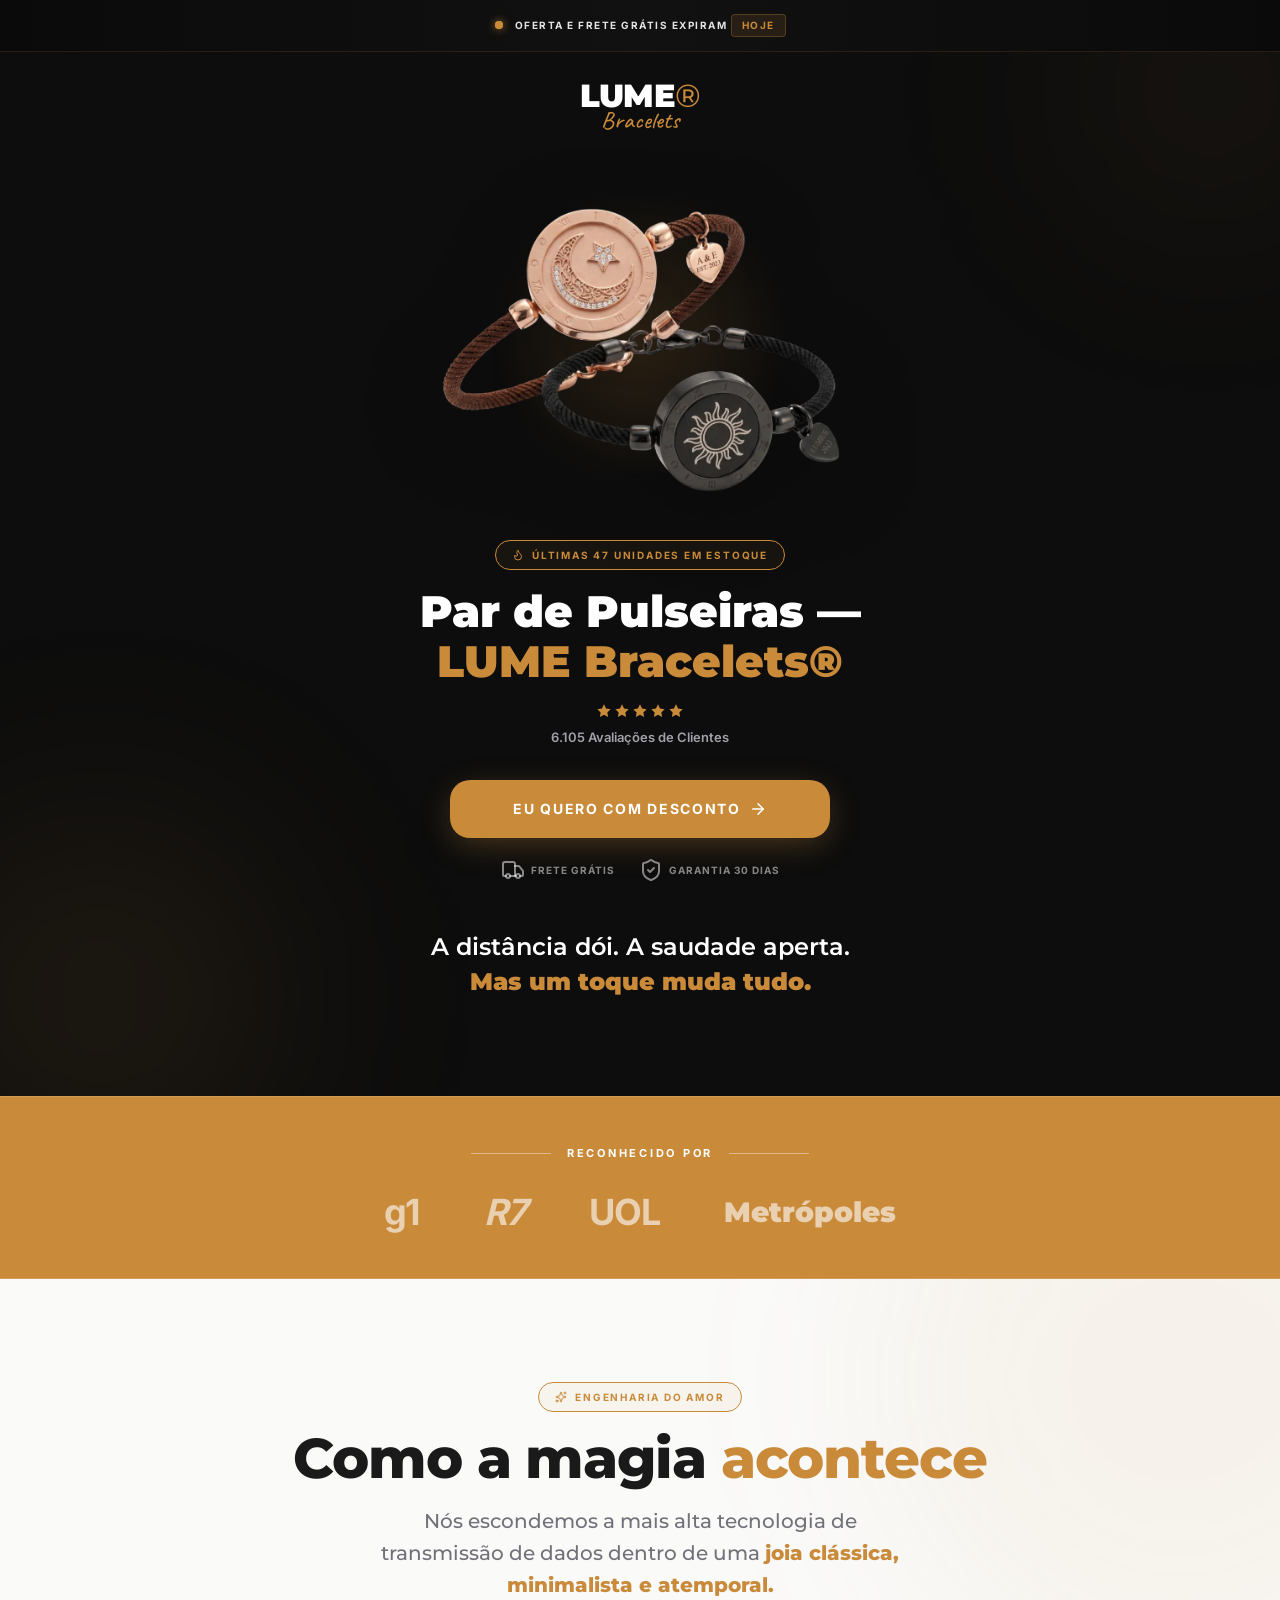
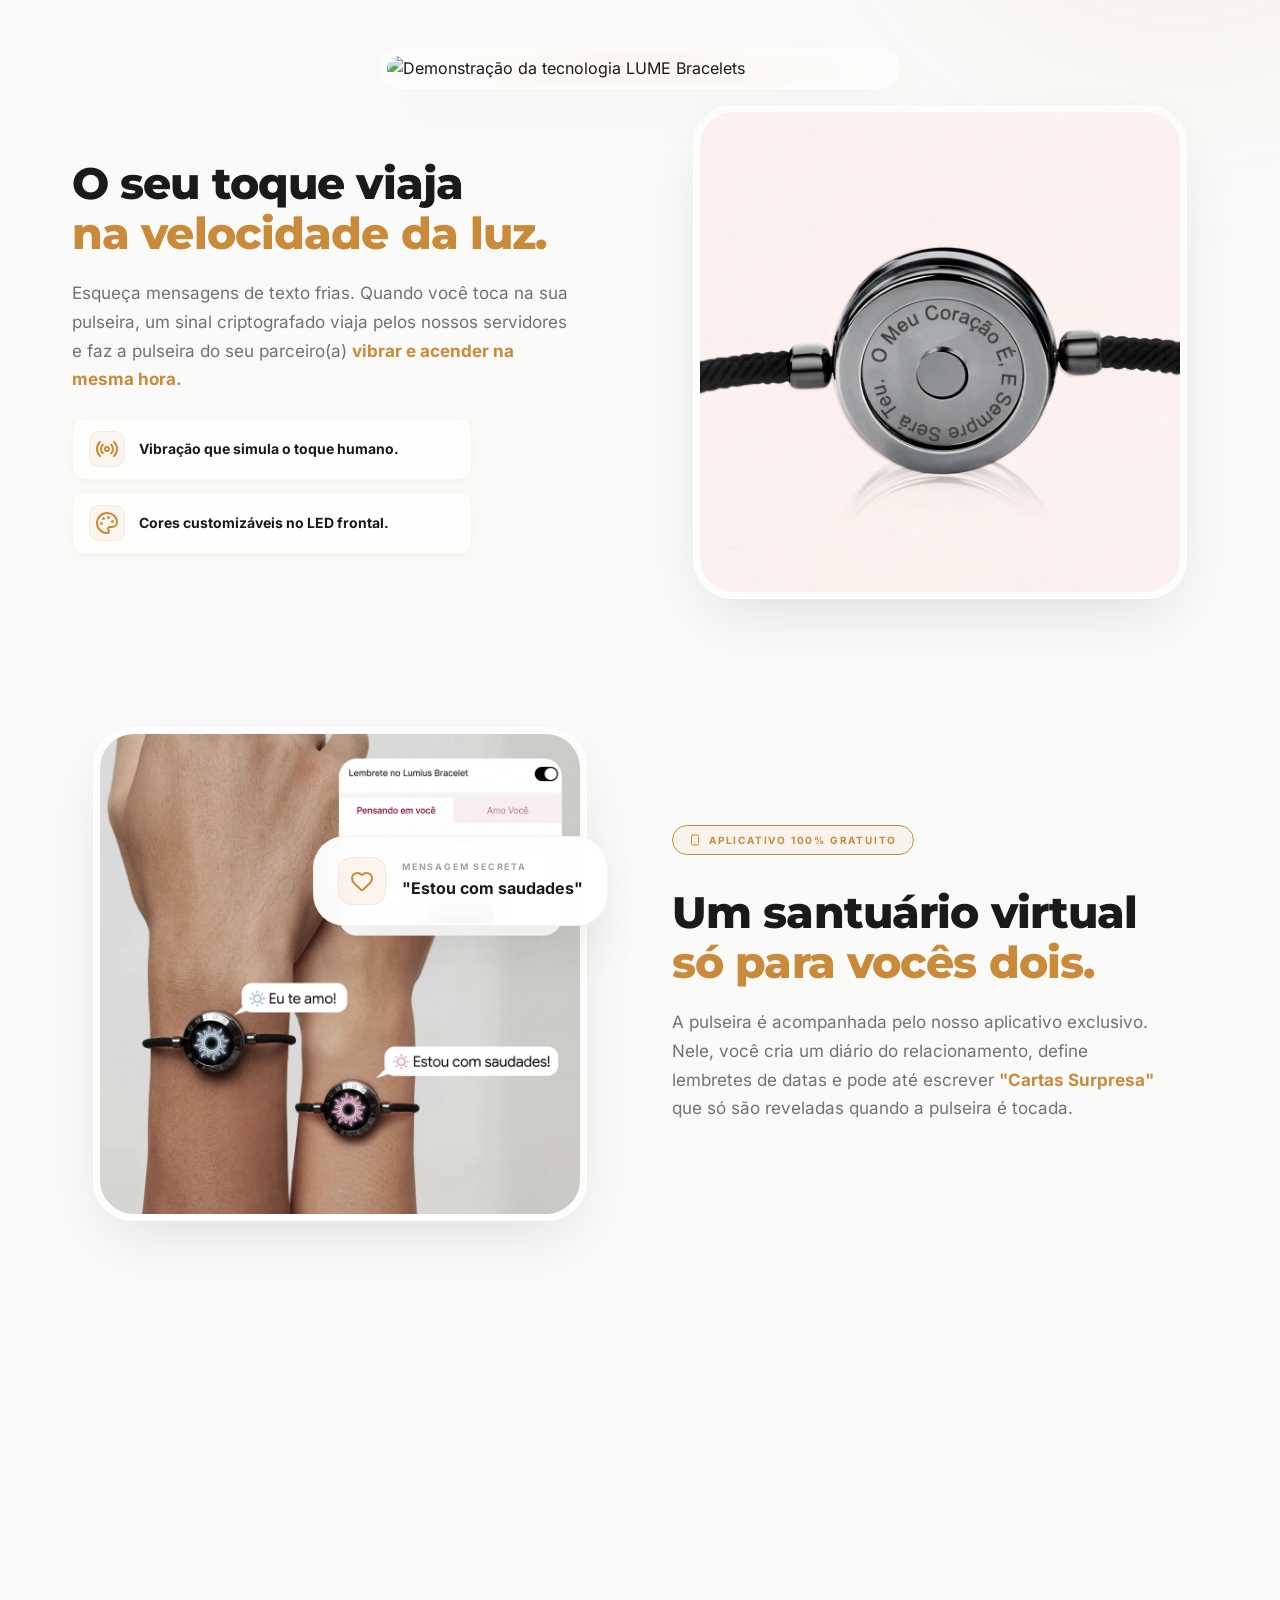
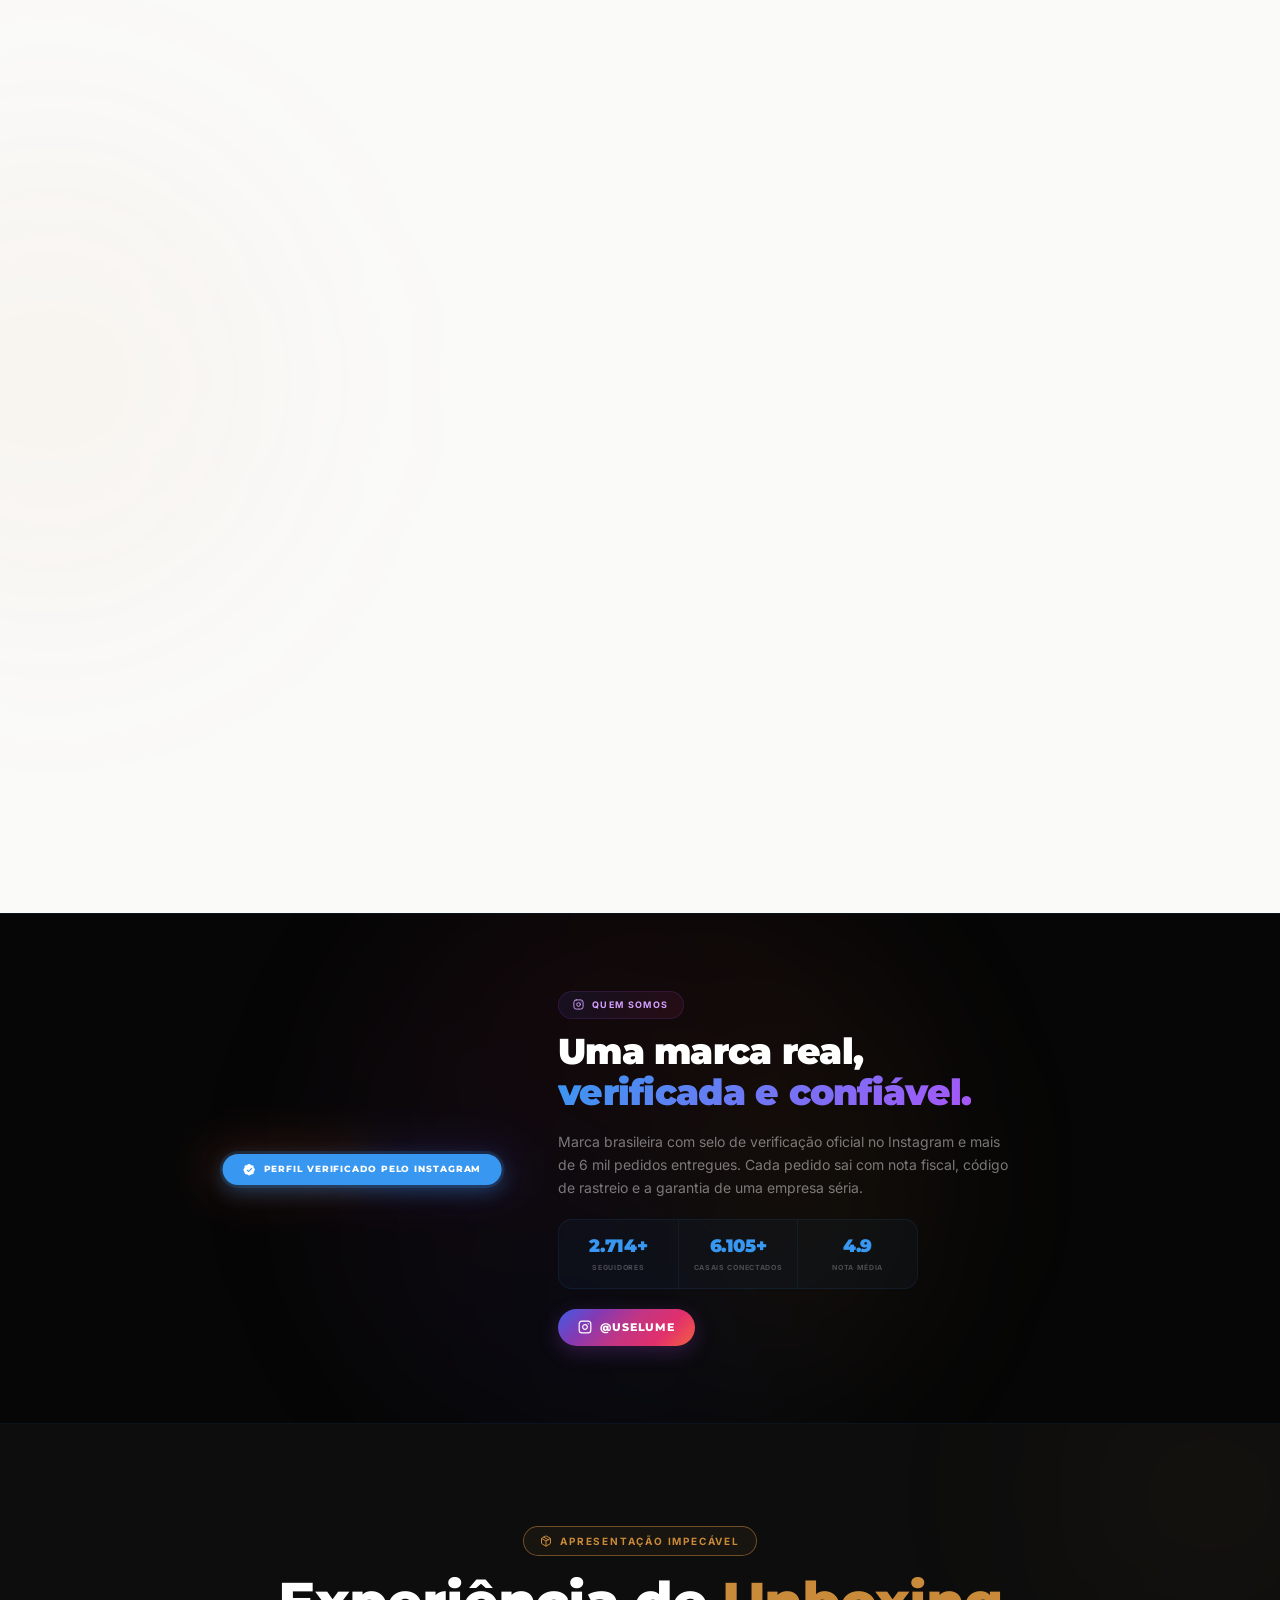
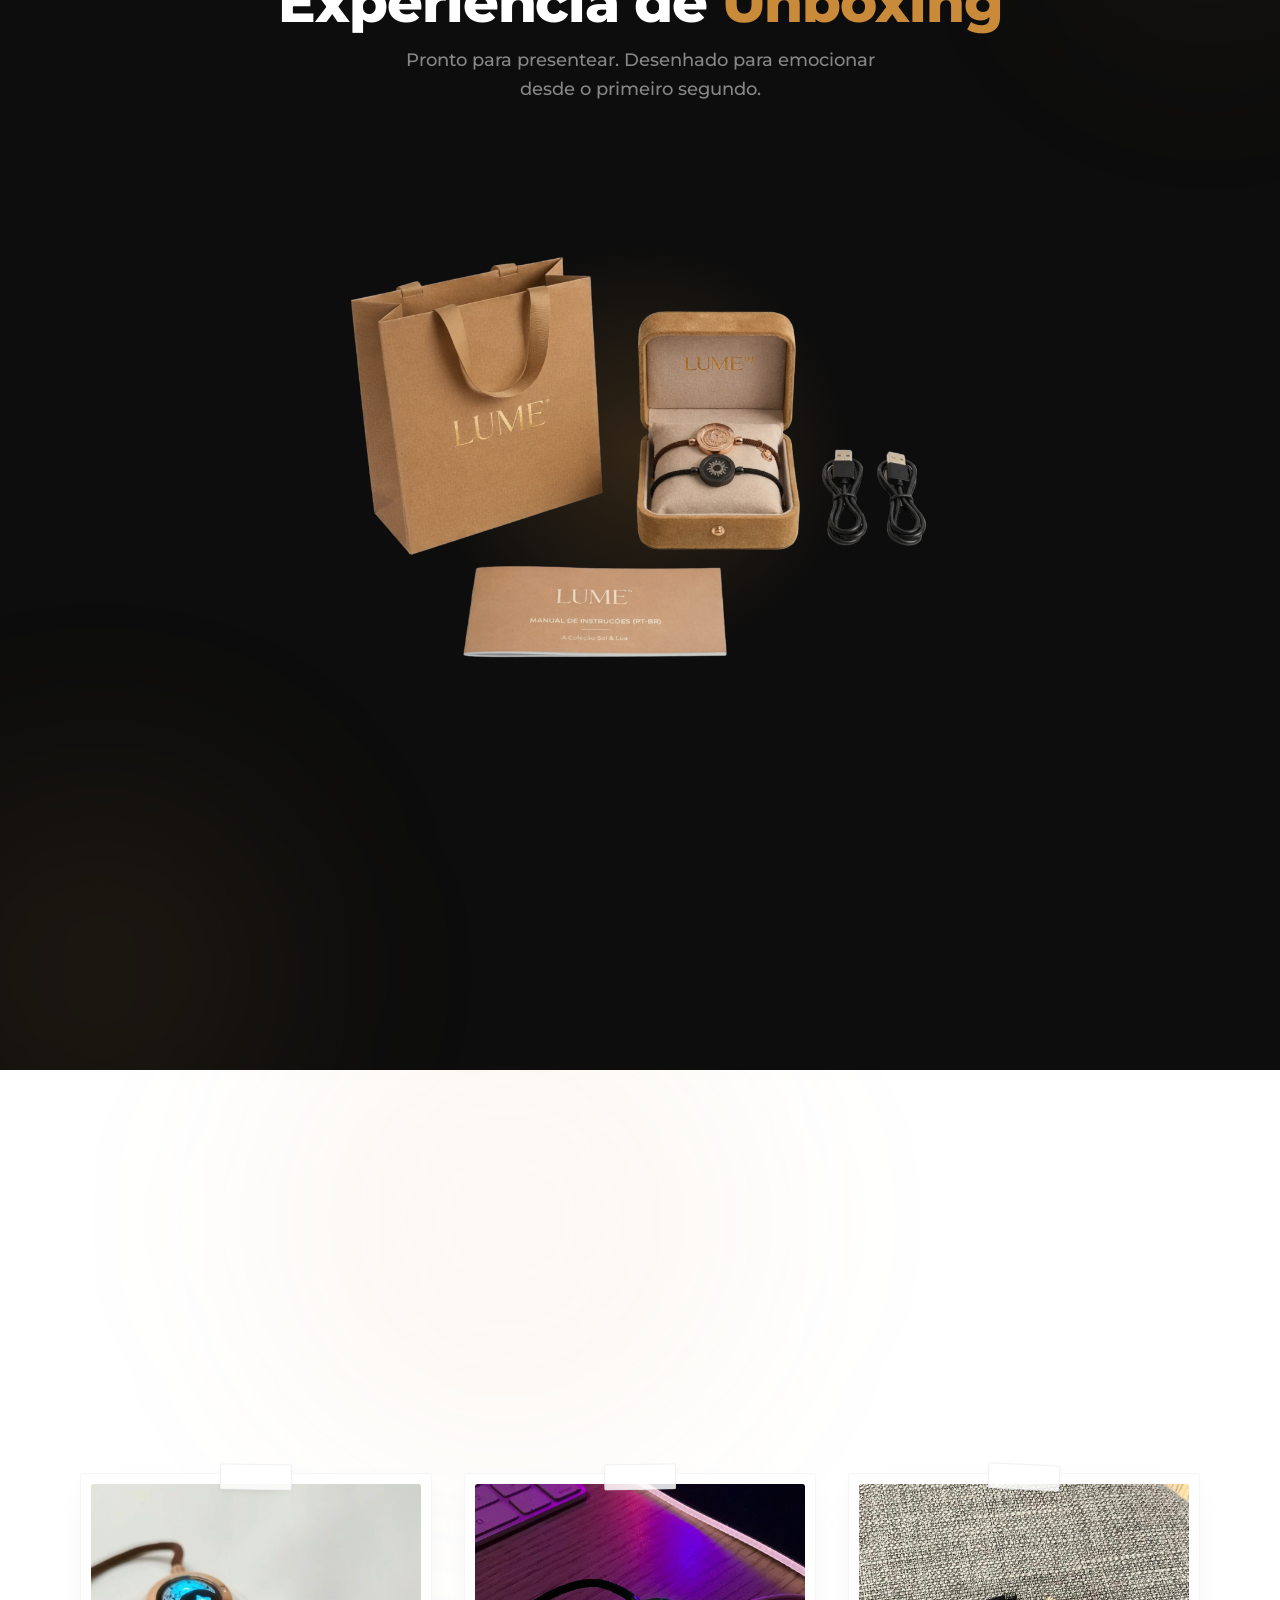
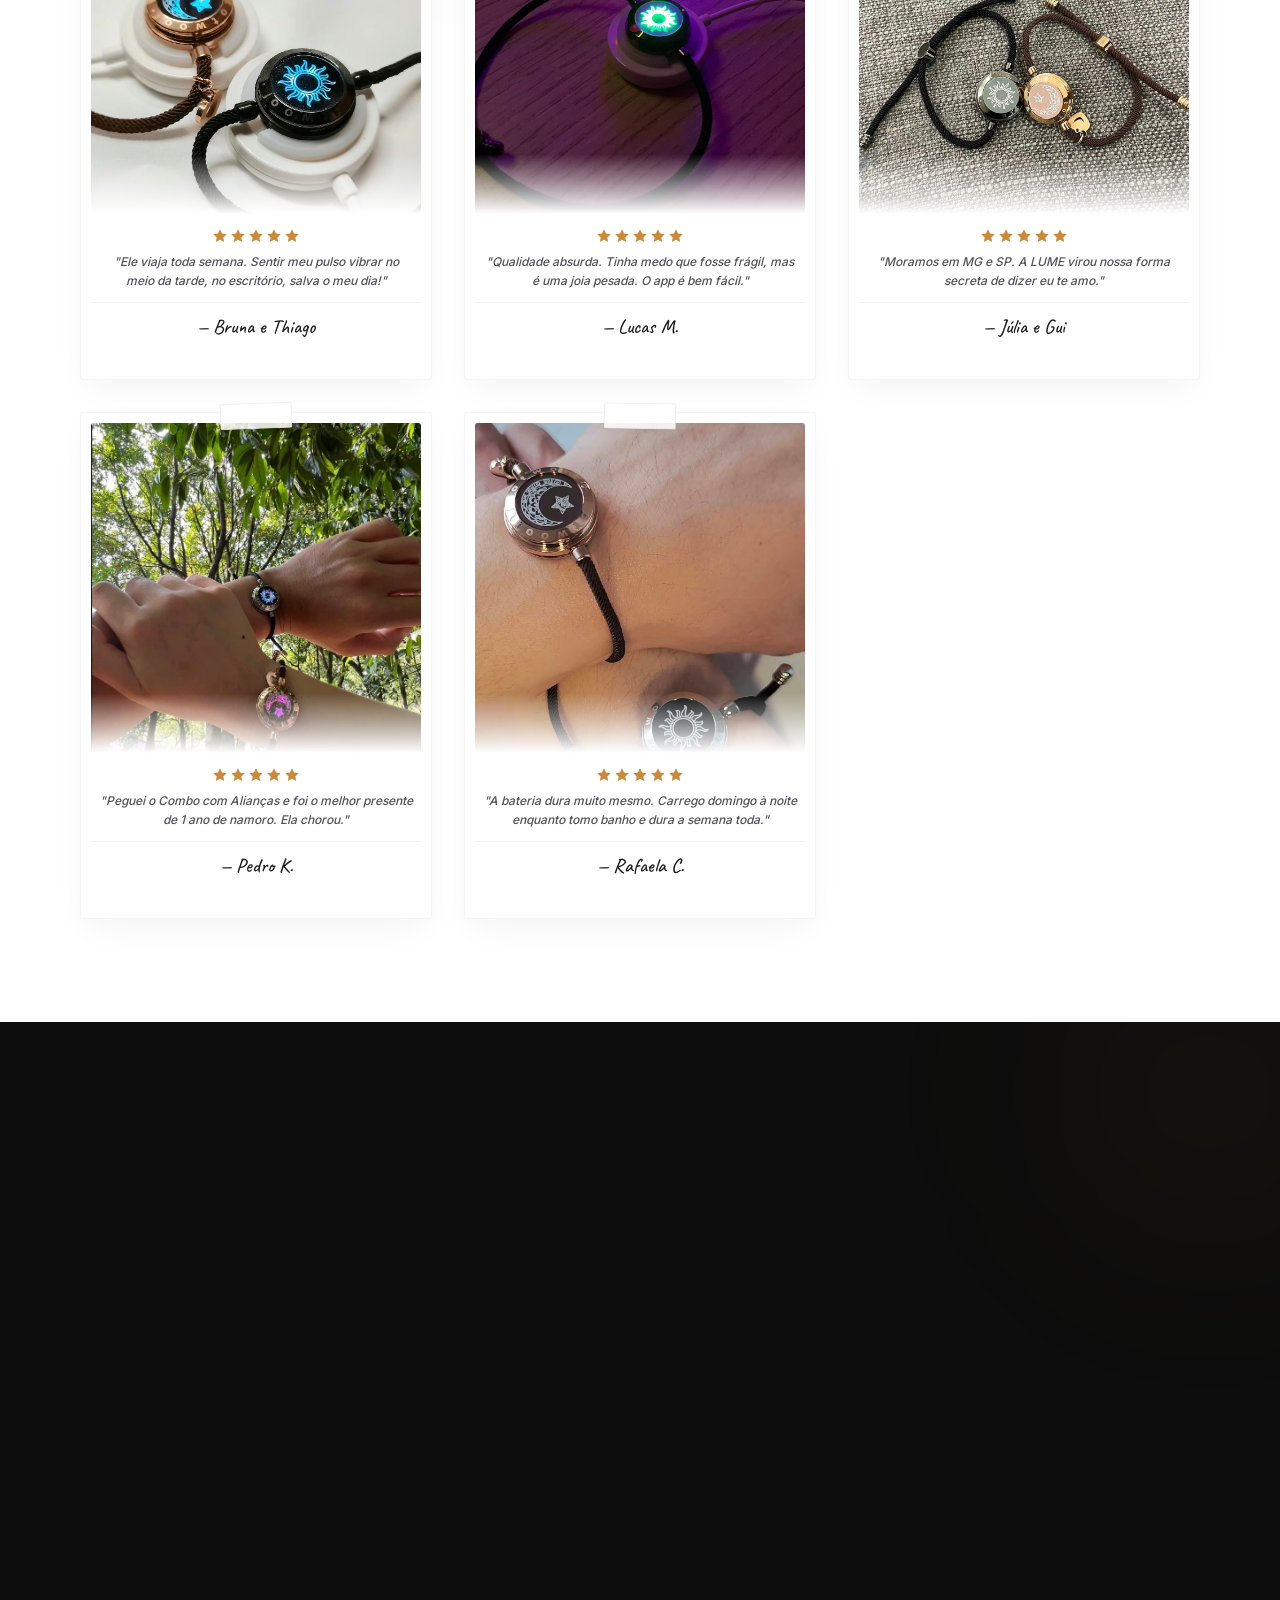
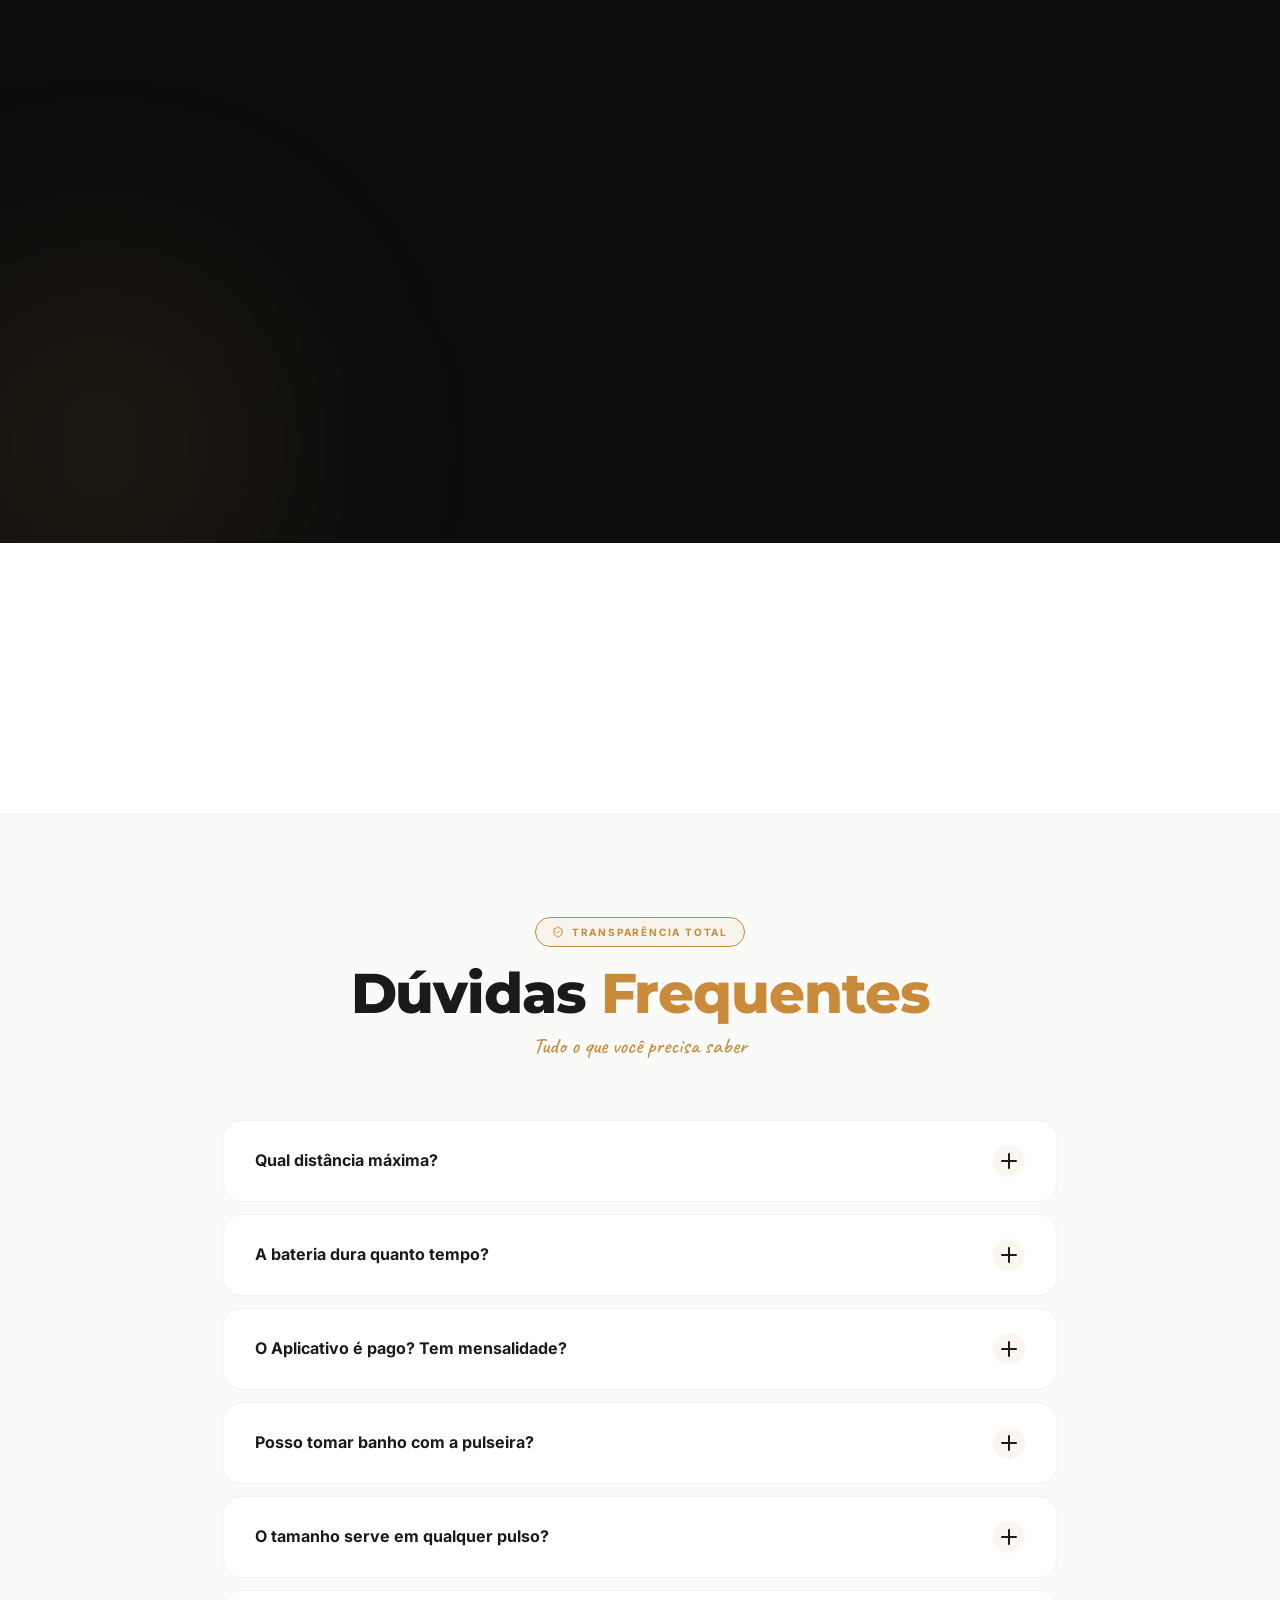
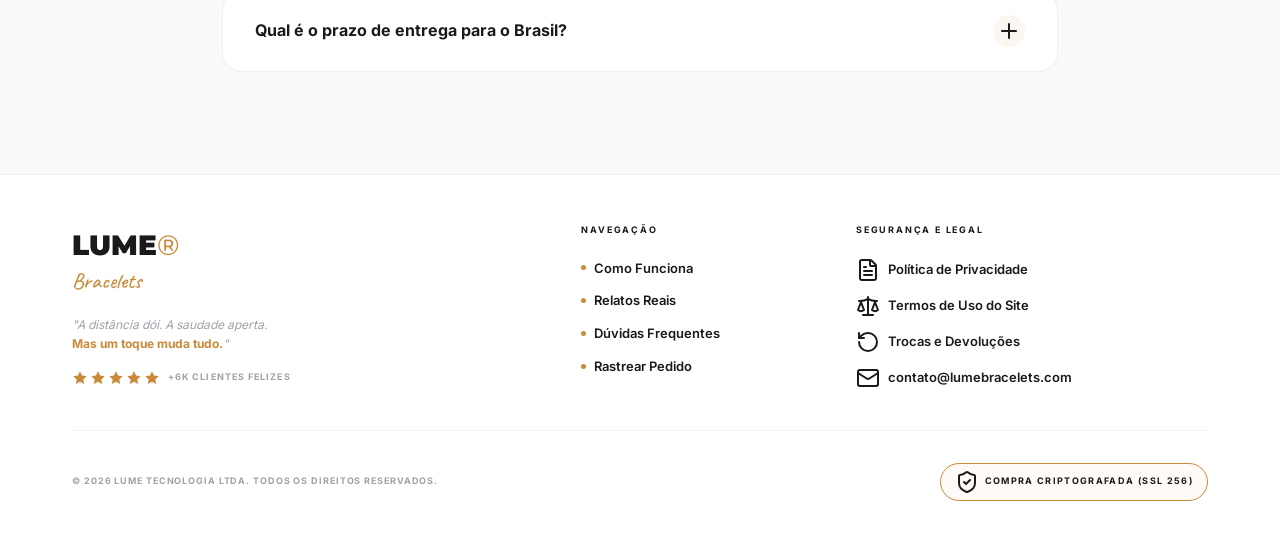
==== commit 794f5c81: "Rebrand: replace Lumius with LUME across copy, domains, and checkout URLs Made-with: Cursor" ====
--- a/index.html
+++ b/index.html
@@ -3,29 +3,29 @@
     <head>
         <meta charset="UTF-8">
         <meta name="viewport" content="width=device-width, initial-scale=1.0">
-        <meta name="description" content="Lumius Bracelets - Sinta o toque de quem você ama a qualquer distância. Joias conectadas em tempo real. A inovação tecnológica para relacionamentos à distância.">
-        <meta name="keywords" content="pulseira para casais, pulseira inteligente, relacionamento a distancia, lumius bracelets, joia conectada">
-        <meta name="author" content="Lumius Bracelets">
+        <meta name="description" content="LUME Bracelets - Sinta o toque de quem você ama a qualquer distância. Joias conectadas em tempo real. A inovação tecnológica para relacionamentos à distância.">
+        <meta name="keywords" content="pulseira para casais, pulseira inteligente, relacionamento a distancia, lume bracelets, joia conectada">
+        <meta name="author" content="LUME Bracelets">
         <meta name="theme-color" content="#c98a3a">
         <!-- Open Graph (WhatsApp, Facebook, Instagram) -->
         <meta property="og:type" content="product">
-        <meta property="og:title" content="Lumius Bracelets® | Sinta o Toque a Qualquer Distância">
+        <meta property="og:title" content="LUME Bracelets® | Sinta o Toque a Qualquer Distância">
         <meta property="og:description" content="Joias inteligentes que vibram e acendem a qualquer distância. Conecte-se com quem você ama em tempo real. Frete grátis para todo Brasil.">
-        <meta property="og:image" content="https://lumiusbracelets.com/img/og-cover.jpg">
-        <meta property="og:url" content="https://lumiusbracelets.com">
+        <meta property="og:image" content="https://lumebracelets.com/img/og-cover.jpg">
+        <meta property="og:url" content="https://lumebracelets.com">
         <meta property="og:locale" content="pt_BR">
-        <meta property="og:site_name" content="Lumius Bracelets">
+        <meta property="og:site_name" content="LUME Bracelets">
         <meta property="product:price:amount" content="49.90">
         <meta property="product:price:currency" content="BRL">
         <!-- Twitter Card -->
         <meta name="twitter:card" content="summary_large_image">
-        <meta name="twitter:title" content="Lumius Bracelets® | Sinta o Toque a Qualquer Distância">
+        <meta name="twitter:title" content="LUME Bracelets® | Sinta o Toque a Qualquer Distância">
         <meta name="twitter:description" content="Joias inteligentes que vibram e acendem a qualquer distância. Frete grátis.">
-        <meta name="twitter:image" content="https://lumiusbracelets.com/img/og-cover.jpg">
+        <meta name="twitter:image" content="https://lumebracelets.com/img/og-cover.jpg">
         <!-- Favicon -->
         <link rel="icon" type="image/svg+xml" href="data:image/svg+xml,<svg xmlns='http://www.w3.org/2000/svg' viewBox='0 0 100 100'><text y='.9em' font-size='90'>💛</text></svg>">
         <link rel="apple-touch-icon" href="img/apple-touch-icon.png">
-        <title>Lumius Bracelets® | Sinta o Toque a Qualquer Distância</title>
+        <title>LUME Bracelets® | Sinta o Toque a Qualquer Distância</title>
         <!-- Fontes Premium -->
         <link rel="stylesheet" href="css/fonts.css">
         <script src="js/lucide.min.js"></script>
@@ -34,21 +34,21 @@
         {
       "@context": "https://schema.org/",
       "@type": "Product",
-      "name": "Par de Pulseiras Lumius Bracelets®",
-      "image": "https://lumiusbracelets.com/RECRIA_A_FOTO_202603261122.jpg",
+      "name": "Par de Pulseiras LUME Bracelets®",
+      "image": "https://lumebracelets.com/RECRIA_A_FOTO_202603261122.jpg",
       "description": "Joias inteligentes que vibram e acendem a qualquer distância para conectar casais.",
-      "brand": { "@type": "Brand", "name": "Lumius" },
+      "brand": { "@type": "Brand", "name": "LUME" },
       "aggregateRating": { "@type": "AggregateRating", "ratingValue": "4.9", "reviewCount": "6105" },
       "offers": {
-        "@type": "Offer", "url": "https://lumiusbracelets.com/#oferta",
+        "@type": "Offer", "url": "https://lumebracelets.com/#oferta",
         "priceCurrency": "BRL", "price": "79.90", "priceValidUntil": "2026-12-31",
         "itemCondition": "https://schema.org/NewCondition", "availability": "https://schema.org/InStock",
-        "seller": { "@type": "Organization", "name": "Lumius Bracelets" }
+        "seller": { "@type": "Organization", "name": "LUME Bracelets" }
       }
     }
     </script>
         <style>/* ═══════════════════════════════════════════
-   DESIGN SYSTEM — LUMIUS BRACELETS
+   DESIGN SYSTEM — LUME BRACELETS
    Aesthetic: Elevated Luxury Jewelry Editorial
 ═══════════════════════════════════════════ */:root { /* Core Palette */ --gold: #c98a3a; --gold-hover: #b37930; --gold-light: #f7eed8; --gold-ultra-light: #fcf8f1; --dark: #0d0d0d; --dark-card: #141414; --dark-surface: #1a1a1a; --dark-border: rgba(255, 255, 255, 0.06); --text-primary: #1a1a1a; --text-secondary: #71717a; --text-muted: #a1a1aa; --white: #ffffff; --off-white: #fafaf9;  /* Typography */ --font-display: 'Montserrat', sans-serif; --font-body: 'Inter', sans-serif; --font-hand: 'Caveat', cursive;  /* Spacing */ --section-py: clamp(3rem, 8vw, 7rem); --container-px: clamp(1rem, 4vw, 2rem);  /* Radius */ --radius-sm: 0.75rem; --radius-md: 1.25rem; --radius-lg: 2rem; --radius-xl: 2.5rem; --radius-full: 9999px;  /* Shadows */ --shadow-card: 0 12px 40px -8px rgba(0, 0, 0, 0.08); --shadow-elevated: 0 24px 64px -16px rgba(0, 0, 0, 0.12); --shadow-gold: 0 8px 32px -4px rgba(201, 138, 58, 0.35); --shadow-gold-intense: 0 12px 40px -4px rgba(201, 138, 58, 0.5); --shadow-dark: 0 32px 64px -12px rgba(0, 0, 0, 0.6);  /* Transitions */ --ease-out-expo: cubic-bezier(0.16, 1, 0.3, 1); --ease-spring: cubic-bezier(0.175, 0.885, 0.32, 1.275); } /* ── Reset & Base ─────────────────────── */*, *::before, *::after { margin: 0; padding: 0; box-sizing: border-box; } html { -webkit-font-smoothing: antialiased; -moz-osx-font-smoothing: grayscale; text-rendering: optimizeLegibility; overflow-x: hidden; } body { font-family: var(--font-body); color: var(--text-primary); background: var(--white); overflow-x: hidden; line-height: 1.6; width: 100%; } img { display: block; max-width: 100%; height: auto; } a { text-decoration: none; color: inherit; } /* ── Scrollbar ────────────────────────── */::-webkit-scrollbar { width: 6px; } ::-webkit-scrollbar-track { background: transparent; } ::-webkit-scrollbar-thumb { background: var(--gold); border-radius: 3px; } ::-webkit-scrollbar-thumb:hover { background: var(--gold-hover); } /* ── Utilities ────────────────────────── */.container { width: 100%; max-width: 1200px; margin: 0 auto; padding: 0 var(--container-px); } .container--narrow { max-width: 640px; } .container--mid { max-width: 900px; } .sr-only { position: absolute; width: 1px; height: 1px; padding: 0; margin: -1px; overflow: hidden; clip: rect(0, 0, 0, 0); border: 0; } /* ── Typography ───────────────────────── */.font-display { font-family: var(--font-display); } .font-hand { font-family: var(--font-hand); } .heading-xl { font-family: var(--font-display); font-weight: 800; font-size: clamp(1.75rem, 5vw, 3.5rem); line-height: 1.1; letter-spacing: -0.02em; } .heading-lg { font-family: var(--font-display); font-weight: 800; font-size: clamp(1.5rem, 4vw, 2.75rem); line-height: 1.15; letter-spacing: -0.02em; } .heading-md { font-family: var(--font-display); font-weight: 700; font-size: clamp(1.25rem, 3vw, 2rem); line-height: 1.2; letter-spacing: -0.01em; } .text-gold { color: var(--gold); } .text-muted { color: var(--text-secondary); } .tag { display: inline-flex; align-items: center; gap: 0.5rem; padding: 0.375rem 1rem; border: 1px solid var(--gold); border-radius: var(--radius-full); background: rgba(201, 138, 58, 0.06); color: var(--gold); font-family: var(--font-body); font-size: 0.625rem; font-weight: 700; text-transform: uppercase; letter-spacing: 0.18em; } /* ── CTA Button ───────────────────────── */.btn-gold { position: relative; display: inline-flex; align-items: center; justify-content: center; gap: 0.5rem; padding: 1.125rem 2.5rem; background: var(--gold); color: var(--white); font-family: var(--font-body); font-weight: 800; font-size: 0.8125rem; text-transform: uppercase; letter-spacing: 0.12em; border: none; border-radius: var(--radius-md); cursor: pointer; overflow: hidden; box-shadow: var(--shadow-gold); transition: all 0.4s var(--ease-out-expo); z-index: 1; } .btn-gold:hover { background: var(--gold-hover); transform: translateY(-2px); box-shadow: var(--shadow-gold-intense); } .btn-gold:active { transform: translateY(0) scale(0.98); } .btn-gold::after { content: ''; position: absolute; top: 0; left: -100%; width: 60%; height: 100%; background: linear-gradient(90deg, transparent, rgba(255, 255, 255, 0.3), transparent); transform: skewX(-20deg); animation: shimmer 4s infinite; z-index: 0; pointer-events: none; } .btn-gold>* { position: relative; z-index: 1; } @keyframes shimmer { 0% {  left: -100%; }  100% {  left: 150%; } } /* ── Stars ────────────────────────────── */.stars { display: flex; gap: 2px; color: var(--gold); } .stars svg { width: 16px; height: 16px; fill: currentColor; } /* ── Section shared ────────────────────── */.section-dark { background: var(--dark); color: var(--white); position: relative; overflow: hidden; overflow-x: clip; } .section-light { background: var(--off-white); position: relative; overflow: hidden; overflow-x: clip; } .glow { position: absolute; border-radius: 50%; pointer-events: none; filter: blur(100px); max-width: 100vw; } /* ── Animations ───────────────────────── */@keyframes fadeInUp { from {  opacity: 0;  transform: translateY(30px); }  to {  opacity: 1;  transform: translateY(0); } } @keyframes fadeIn { from {  opacity: 0; }  to {  opacity: 1; } } @keyframes float { 0%, 100% {  transform: translateY(0); }  50% {  transform: translateY(-12px); } } @keyframes pulseGlow { 0%, 100% {  opacity: 0.4;  transform: translate(-50%, -50%) scale(1); }  50% {  opacity: 0.7;  transform: translate(-50%, -50%) scale(1.08); } } @keyframes pingDot { 75%, 100% {  transform: scale(2);  opacity: 0; } } @keyframes ripple { 0% {  width: 50%;  height: 50%;  opacity: 0.8;  border-width: 3px; }  100% {  width: 160%;  height: 160%;  opacity: 0;  border-width: 1px; } } .animate-float { animation: float 6s ease-in-out infinite; } .animate-fade-in { animation: fadeIn 0.8s var(--ease-out-expo) both; } /* Intersection Observer reveal */.reveal { opacity: 0; transform: translateY(32px); transition: opacity 0.8s var(--ease-out-expo), transform 0.8s var(--ease-out-expo); } .reveal.visible { opacity: 1; transform: translateY(0); } .reveal-delay-1 { transition-delay: 0.1s; } .reveal-delay-2 { transition-delay: 0.2s; } .reveal-delay-3 { transition-delay: 0.3s; } .reveal-delay-4 { transition-delay: 0.4s; } .reveal-delay-5 { transition-delay: 0.5s; } /* ══════════════════════════════════════════
    TOP BAR
@@ -89,11 +89,11 @@
             <div class="glow glow--hero-tr"></div>
             <div class="glow glow--hero-bl"></div>
             <div class="container container--narrow relative-z5 flex-center-col">
-                <h1 class="hero__logo">Lumius<span>®</span></h1>
+                <h1 class="hero__logo">LUME<span>®</span></h1>
                 <p class="hero__sub">Bracelets</p>
                 <div class="hero__image-wrap">
                     <div class="hero__image-glow"></div>
-                    <img src="img/uss.webp" alt="Par de Pulseiras Lumius Interativas" class="hero__image animate-float">
+                    <img src="img/uss.webp" alt="Par de Pulseiras LUME Interativas" class="hero__image animate-float">
                 </div>
                 <div class="hero__stock">
                     <div class="tag tag--spaced">
@@ -102,7 +102,7 @@
                     </div>
                 </div>
                 <h2 class="hero__title">
-                Par de Pulseiras — <br><span class="text-gold">Lumius Bracelets®</span> </h2>
+                Par de Pulseiras — <br><span class="text-gold">LUME Bracelets®</span> </h2>
                 <div class="hero__reviews">
                     <div class="stars">
                         <svg viewbox="0 0 24 24">
@@ -173,7 +173,7 @@
                 <div class="features__showcase reveal">
                     <div class="features__showcase-glow"></div>
                     <div class="feature-block__frame features__showcase-frame">
-                        <img src="img/LG.gif" alt="Demonstração da tecnologia Lumius Bracelets" loading="lazy">
+                        <img src="img/LG.gif" alt="Demonstração da tecnologia LUME Bracelets" loading="lazy">
                     </div>
                 </div>
                 <!-- Block 1: Real-time touch -->
@@ -200,7 +200,7 @@
                     <div class="feature-block__visual reveal reveal-delay-2">
                         <div class="feature-block__visual-glow"></div>
                         <div class="feature-block__frame">
-                            <img src="img/LB5.webp" alt="Tecnologia Lumius" loading="lazy">
+                            <img src="img/LB5.webp" alt="Tecnologia LUME" loading="lazy">
                         </div>
                     </div>
                 </div>
@@ -237,10 +237,10 @@
                     <div class="feature-block__content reveal">
                         <div class="tag tag--spaced-lg">
                             <i data-lucide="bell-ring" class="icon-sm"></i>
-                            Recurso Exclusivo Lumius
+                            Recurso Exclusivo LUME
                         </div>
                         <h3 class="heading-lg">Nunca mais perca <br><span>uma ligação importante.</span></h3>
-                        <p class="feature-block__desc">Celular na bolsa? Em modo silencioso no trabalho? A Lumius possui a
+                        <p class="feature-block__desc">Celular na bolsa? Em modo silencioso no trabalho? A LUME possui a
                         função de <strong>Alerta VIP</strong>.</p>
                         <p class="feature-block__desc text-sm-muted mt-075">Você pode configurar para que a pulseira vibre
                         de forma contínua e forte especificamente quando a sua pessoa favorita estiver ligando para
@@ -316,7 +316,7 @@
                         Quem somos
                     </div>
                     <h3 class="about__title">Uma marca real, <br><span>verificada e confiável.</span></h3>
-                    <img src="img/IG.webp" alt="Perfil verificado @uselumius no Instagram">
+                    <img src="img/IG.webp" alt="Perfil verificado @uselume no Instagram">
                     <p class="about__text">Marca brasileira com selo de verificação oficial no Instagram e mais de 6 mil pedidos entregues. Cada pedido sai com nota fiscal, código de rastreio e a garantia de uma empresa séria.</p>
                     <div class="about__stats">
                         <div>
@@ -333,12 +333,12 @@
                         </div>
                     </div>
                     <div class="about__cta-row">
-                        <a href="https://instagram.com/uselumius" target="_blank" rel="noopener" class="about__ig-link"> <svg viewbox="0 0 24 24" fill="none" stroke="currentColor" stroke-width="2" stroke-linecap="round" stroke-linejoin="round">
+                        <a href="https://instagram.com/uselume" target="_blank" rel="noopener" class="about__ig-link"> <svg viewbox="0 0 24 24" fill="none" stroke="currentColor" stroke-width="2" stroke-linecap="round" stroke-linejoin="round">
                                 <rect x="2" y="2" width="20" height="20" rx="5" ry="5"></rect>
                                 <path d="M16 11.37A4 4 0 1 1 12.63 8 4 4 0 0 1 16 11.37z"></path>
                                 <line x1="17.5" y1="6.5" x2="17.51" y2="6.5"></line>
                             </svg>
-                @uselumius </a>
+                @uselume </a>
                     </div>
                 </div>
             </div>
@@ -357,7 +357,7 @@
                 </div>
                 <div class="unboxing__showcase reveal reveal-delay-1">
                     <div class="unboxing__showcase-glow"></div>
-                    <img src="img/KitCompleto.png" alt="Kit Completo Lumius" loading="lazy">
+                    <img src="img/KitCompleto.png" alt="Kit Completo LUME" loading="lazy">
                 </div>
                 <div class="unboxing__grid">
                     <div class="unboxing__item reveal reveal-delay-1">
@@ -404,7 +404,7 @@
             <div class="glow glow--reviews"></div>
             <div class="container relative-z2">
                 <div class="reviews__header reveal">
-                    <p class="logo-mark">Lumius<span>®</span></p>
+                    <p class="logo-mark">LUME<span>®</span></p>
                     <p class="logo-sub">Bracelets</p>
                     <div class="tag tag--reviews">
                         <i data-lucide="users" class="icon-sm"></i>
@@ -436,7 +436,7 @@
                     <!-- Review 1 -->
                     <div class="polaroid polaroid--r1 reveal reveal-delay-1">
                         <div class="polaroid__tape polaroid__tape--r1"></div>
-                        <img src="img/r1.jpg" class="polaroid__image" alt="Cliente Lumius" loading="lazy">
+                        <img src="img/r1.jpg" class="polaroid__image" alt="Cliente LUME" loading="lazy">
                         <div class="polaroid__stars stars">
                             <svg viewbox="0 0 24 24">
                                 <path d="M12 2l3.09 6.26L22 9.27l-5 4.87 1.18 6.88L12 17.77l-6.18 3.25L7 14.14 2 9.27l6.91-1.01L12 2z"></path>
@@ -461,7 +461,7 @@
                     <!-- Review 2 -->
                     <div class="polaroid polaroid--r2 reveal reveal-delay-2">
                         <div class="polaroid__tape polaroid__tape--r2"></div>
-                        <img src="img/r2.jpg" class="polaroid__image" alt="Cliente Lumius" loading="lazy">
+                        <img src="img/r2.jpg" class="polaroid__image" alt="Cliente LUME" loading="lazy">
                         <div class="polaroid__stars stars">
                             <svg viewbox="0 0 24 24">
                                 <path d="M12 2l3.09 6.26L22 9.27l-5 4.87 1.18 6.88L12 17.77l-6.18 3.25L7 14.14 2 9.27l6.91-1.01L12 2z"></path>
@@ -486,7 +486,7 @@
                     <!-- Review 3 -->
                     <div class="polaroid polaroid--r3 reveal reveal-delay-3">
                         <div class="polaroid__tape polaroid__tape--r3"></div>
-                        <img src="img/r3.jpg" class="polaroid__image" alt="Cliente Lumius" loading="lazy">
+                        <img src="img/r3.jpg" class="polaroid__image" alt="Cliente LUME" loading="lazy">
                         <div class="polaroid__stars stars">
                             <svg viewbox="0 0 24 24">
                                 <path d="M12 2l3.09 6.26L22 9.27l-5 4.87 1.18 6.88L12 17.77l-6.18 3.25L7 14.14 2 9.27l6.91-1.01L12 2z"></path>
@@ -504,14 +504,14 @@
                                 <path d="M12 2l3.09 6.26L22 9.27l-5 4.87 1.18 6.88L12 17.77l-6.18 3.25L7 14.14 2 9.27l6.91-1.01L12 2z"></path>
                             </svg>
                         </div>
-                        <p class="polaroid__text">"Moramos em MG e SP. A Lumius virou nossa forma secreta de dizer eu te
+                        <p class="polaroid__text">"Moramos em MG e SP. A LUME virou nossa forma secreta de dizer eu te
                         amo."</p>
                         <p class="polaroid__author">— Júlia e Gui</p>
                     </div>
                     <!-- Review 4 -->
                     <div class="polaroid polaroid--r4 reveal reveal-delay-1">
                         <div class="polaroid__tape polaroid__tape--r4"></div>
-                        <img src="img/r4.jpg" class="polaroid__image" alt="Cliente Lumius" loading="lazy">
+                        <img src="img/r4.jpg" class="polaroid__image" alt="Cliente LUME" loading="lazy">
                         <div class="polaroid__stars stars">
                             <svg viewbox="0 0 24 24">
                                 <path d="M12 2l3.09 6.26L22 9.27l-5 4.87 1.18 6.88L12 17.77l-6.18 3.25L7 14.14 2 9.27l6.91-1.01L12 2z"></path>
@@ -536,7 +536,7 @@
                     <!-- Review 5 -->
                     <div class="polaroid polaroid--r5 reveal reveal-delay-2">
                         <div class="polaroid__tape polaroid__tape--r1"></div>
-                        <img src="img/r5.jpg" class="polaroid__image" alt="Cliente Lumius" loading="lazy">
+                        <img src="img/r5.jpg" class="polaroid__image" alt="Cliente LUME" loading="lazy">
                         <div class="polaroid__stars stars">
                             <svg viewbox="0 0 24 24">
                                 <path d="M12 2l3.09 6.26L22 9.27l-5 4.87 1.18 6.88L12 17.77l-6.18 3.25L7 14.14 2 9.27l6.91-1.01L12 2z"></path>
@@ -568,7 +568,7 @@
             <div class="container container--narrow relative-z5">
                 <div class="offer__header reveal">
                     <p class="font-hand">Oferta Exclusiva</p>
-                    <h2 class="heading-lg text-white">Sua conexão merece o <br><span class="text-gold">Toque Lumius®</span> </h2>
+                    <h2 class="heading-lg text-white">Sua conexão merece o <br><span class="text-gold">Toque LUME®</span> </h2>
                 </div>
                 <div class="offer__card reveal reveal-delay-1">
                     <div class="offer__card-glow"></div>
@@ -606,7 +606,7 @@
                                     <img src="img/uss.webp" alt="Kit Clássico">
                                 </div>
                                 <div class="offer__option-info">
-                                    <h4 class="offer__option-title">Par Lumius</h4>
+                                    <h4 class="offer__option-title">Par LUME</h4>
                                     <p class="offer__option-sub">Apenas 2 Pulseiras</p>
                                 </div>
                                 <div class="offer__option-price">
@@ -635,7 +635,7 @@
                                 <span class="countdown__label">Seg</span>
                             </div>
                         </div>
-                        <a id="checkout-btn" href="https://checkout.lumius.online/VCCL1O8SCWH9" class="btn-gold offer__checkout-btn"> <span>FINALIZAR COMPRA</span> <i data-lucide="arrow-right" class="icon-lg"></i> </a>
+                        <a id="checkout-btn" href="https://checkout.lume.online/VCCL1O8SCWH9" class="btn-gold offer__checkout-btn"> <span>FINALIZAR COMPRA</span> <i data-lucide="arrow-right" class="icon-lg"></i> </a>
                         <div class="offer__checkout-benefits">
                             <div class="offer__checkout-benefit">
                                 <i data-lucide="truck"></i> Frete Grátis
@@ -703,7 +703,7 @@
                                 <i data-lucide="minus" class="icon-minus"></i>
                             </div>
                         </summary>
-                        <div class="faq__answer">Não há limite de distância! A Lumius funciona através da internet. Contanto
+                        <div class="faq__answer">Não há limite de distância! A LUME funciona através da internet. Contanto
                             que as duas pulseiras estejam conectadas ao celular via Bluetooth e o celular tenha acesso à
                             internet (Wi-Fi ou 4G/5G), uma pessoa pode estar no Brasil e a outra no Japão, e o toque chegará
                             em milissegundos.
@@ -730,7 +730,7 @@
                                 <i data-lucide="minus" class="icon-minus"></i>
                             </div>
                         </summary>
-                        <div class="faq__answer">Definitivamente não. O aplicativo oficial da Lumius Bracelets é 100%
+                        <div class="faq__answer">Definitivamente não. O aplicativo oficial da LUME Bracelets é 100%
                             gratuito e vitalício. Não existem assinaturas, taxas escondidas ou recursos bloqueados. Você
                             compra a joia e tudo já está incluso.
 </div>
@@ -757,7 +757,7 @@
                                 <i data-lucide="minus" class="icon-minus"></i>
                             </div>
                         </summary>
-                        <div class="faq__answer">Sim! As pulseiras Lumius possuem um design inteligente com corda de fecho
+                        <div class="faq__answer">Sim! As pulseiras LUME possuem um design inteligente com corda de fecho
                             deslizante. Elas são totalmente ajustáveis e servem confortavelmente em qualquer tamanho de
                             pulso, masculino ou feminino.
 </div>
@@ -784,7 +784,7 @@
             <div class="container">
                 <div class="footer__top">
                     <div class="footer__brand">
-                        <p class="footer__brand-name">Lumius<span>®</span></p>
+                        <p class="footer__brand-name">LUME<span>®</span></p>
                         <p class="footer__brand-sub">Bracelets</p>
                         <p class="footer__brand-quote">"A distância dói. A saudade aperta.<br><strong>Mas um toque muda
                             tudo.</strong>"</p>
@@ -822,7 +822,7 @@
                                 <a href="#faq"><span class="dot"></span> Dúvidas Frequentes</a>
                             </li>
                             <li>
-                                <a href="javascript:void(0)" onclick="alert('Página em construção. Entre em contato: contato@lumiusbracelets.com')"><span class="dot"></span> Rastrear Pedido</a>
+                                <a href="javascript:void(0)" onclick="alert('Página em construção. Entre em contato: contato@lumebracelets.com')"><span class="dot"></span> Rastrear Pedido</a>
                             </li>
                         </ul>
                     </div>
@@ -830,23 +830,23 @@
                         <h3 class="footer__col-title">Segurança e Legal</h3>
                         <ul class="footer__links">
                             <li>
-                                <a href="javascript:void(0)" onclick="alert('Página em construção. Entre em contato: contato@lumiusbracelets.com')"><i data-lucide="file-text"></i> Política de Privacidade</a>
+                                <a href="javascript:void(0)" onclick="alert('Página em construção. Entre em contato: contato@lumebracelets.com')"><i data-lucide="file-text"></i> Política de Privacidade</a>
                             </li>
                             <li>
-                                <a href="javascript:void(0)" onclick="alert('Página em construção. Entre em contato: contato@lumiusbracelets.com')"><i data-lucide="scale"></i> Termos de Uso do Site</a>
+                                <a href="javascript:void(0)" onclick="alert('Página em construção. Entre em contato: contato@lumebracelets.com')"><i data-lucide="scale"></i> Termos de Uso do Site</a>
                             </li>
                             <li>
-                                <a href="javascript:void(0)" onclick="alert('Página em construção. Entre em contato: contato@lumiusbracelets.com')"><i data-lucide="rotate-ccw"></i> Trocas e Devoluções</a>
+                                <a href="javascript:void(0)" onclick="alert('Página em construção. Entre em contato: contato@lumebracelets.com')"><i data-lucide="rotate-ccw"></i> Trocas e Devoluções</a>
                             </li>
                             <li>
-                                <a href="mailto:contato@lumiusbracelets.com"><i data-lucide="mail"></i>
-                                contato@lumiusbracelets.com</a>
+                                <a href="mailto:contato@lumebracelets.com"><i data-lucide="mail"></i>
+                                contato@lumebracelets.com</a>
                             </li>
                         </ul>
                     </div>
                 </div>
                 <div class="footer__bottom">
-                    <p>© 2026 Lumius Tecnologia Ltda. Todos os direitos reservados.</p>
+                    <p>© 2026 LUME Tecnologia Ltda. Todos os direitos reservados.</p>
                     <div class="footer__ssl">
                         <i data-lucide="shield-check"></i>
                         Compra Criptografada (SSL 256)
@@ -900,8 +900,8 @@
 
         // URLs de checkout
         const urls = {
-            combo: 'https://checkout.lumius.online/VCCL1O8SCWH9',
-            kit: 'https://checkout.lumius.online/VCCL1O8SCWH8'
+            combo: 'https://checkout.lume.online/VCCL1O8SCWH9',
+            kit: 'https://checkout.lume.online/VCCL1O8SCWH8'
         };
 
         // Atualiza link do botão
@@ -945,7 +945,7 @@
         const elS = document.getElementById('cd-seconds');
         if (!elH || !elM || !elS) return;
 
-        const STORAGE_KEY = 'lumius_countdown_end';
+        const STORAGE_KEY = 'lume_countdown_end';
         let endTime = localStorage.getItem(STORAGE_KEY);
 
         if (!endTime || Number(endTime) <= Date.now()) {
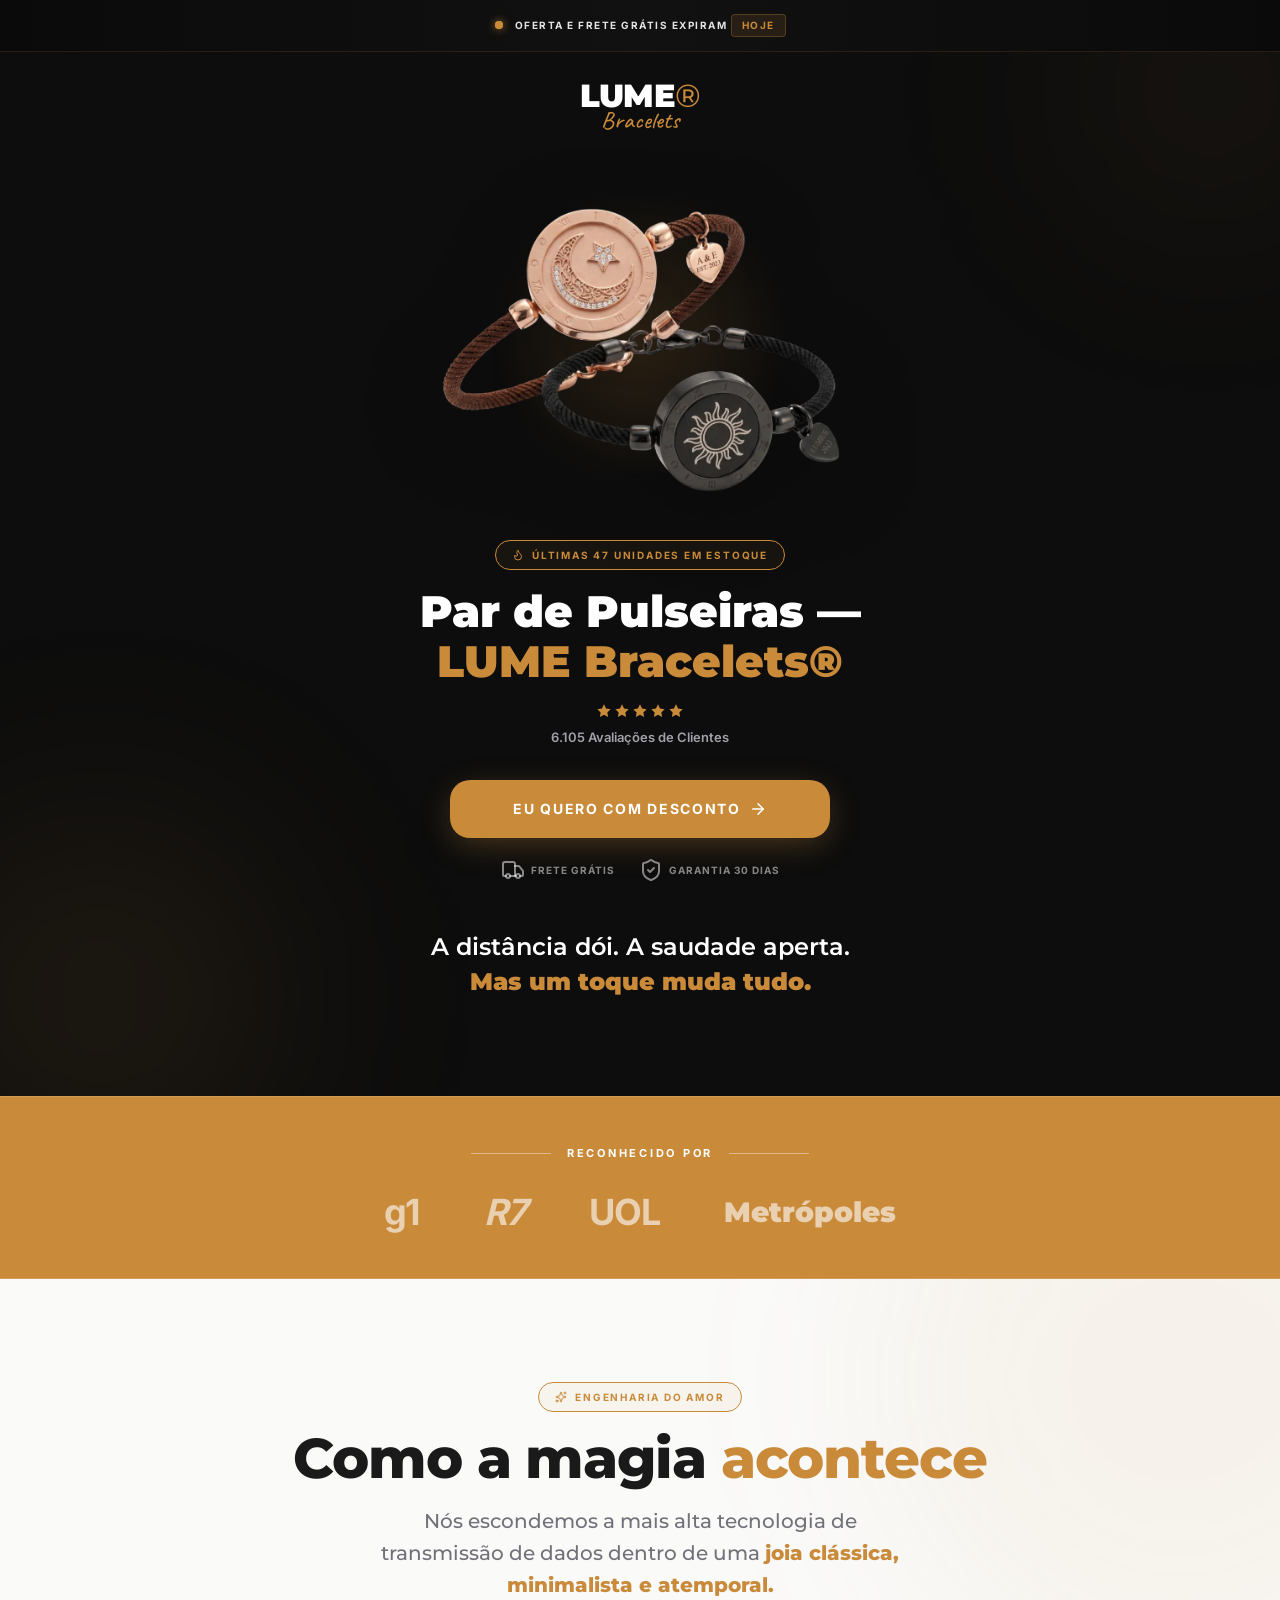
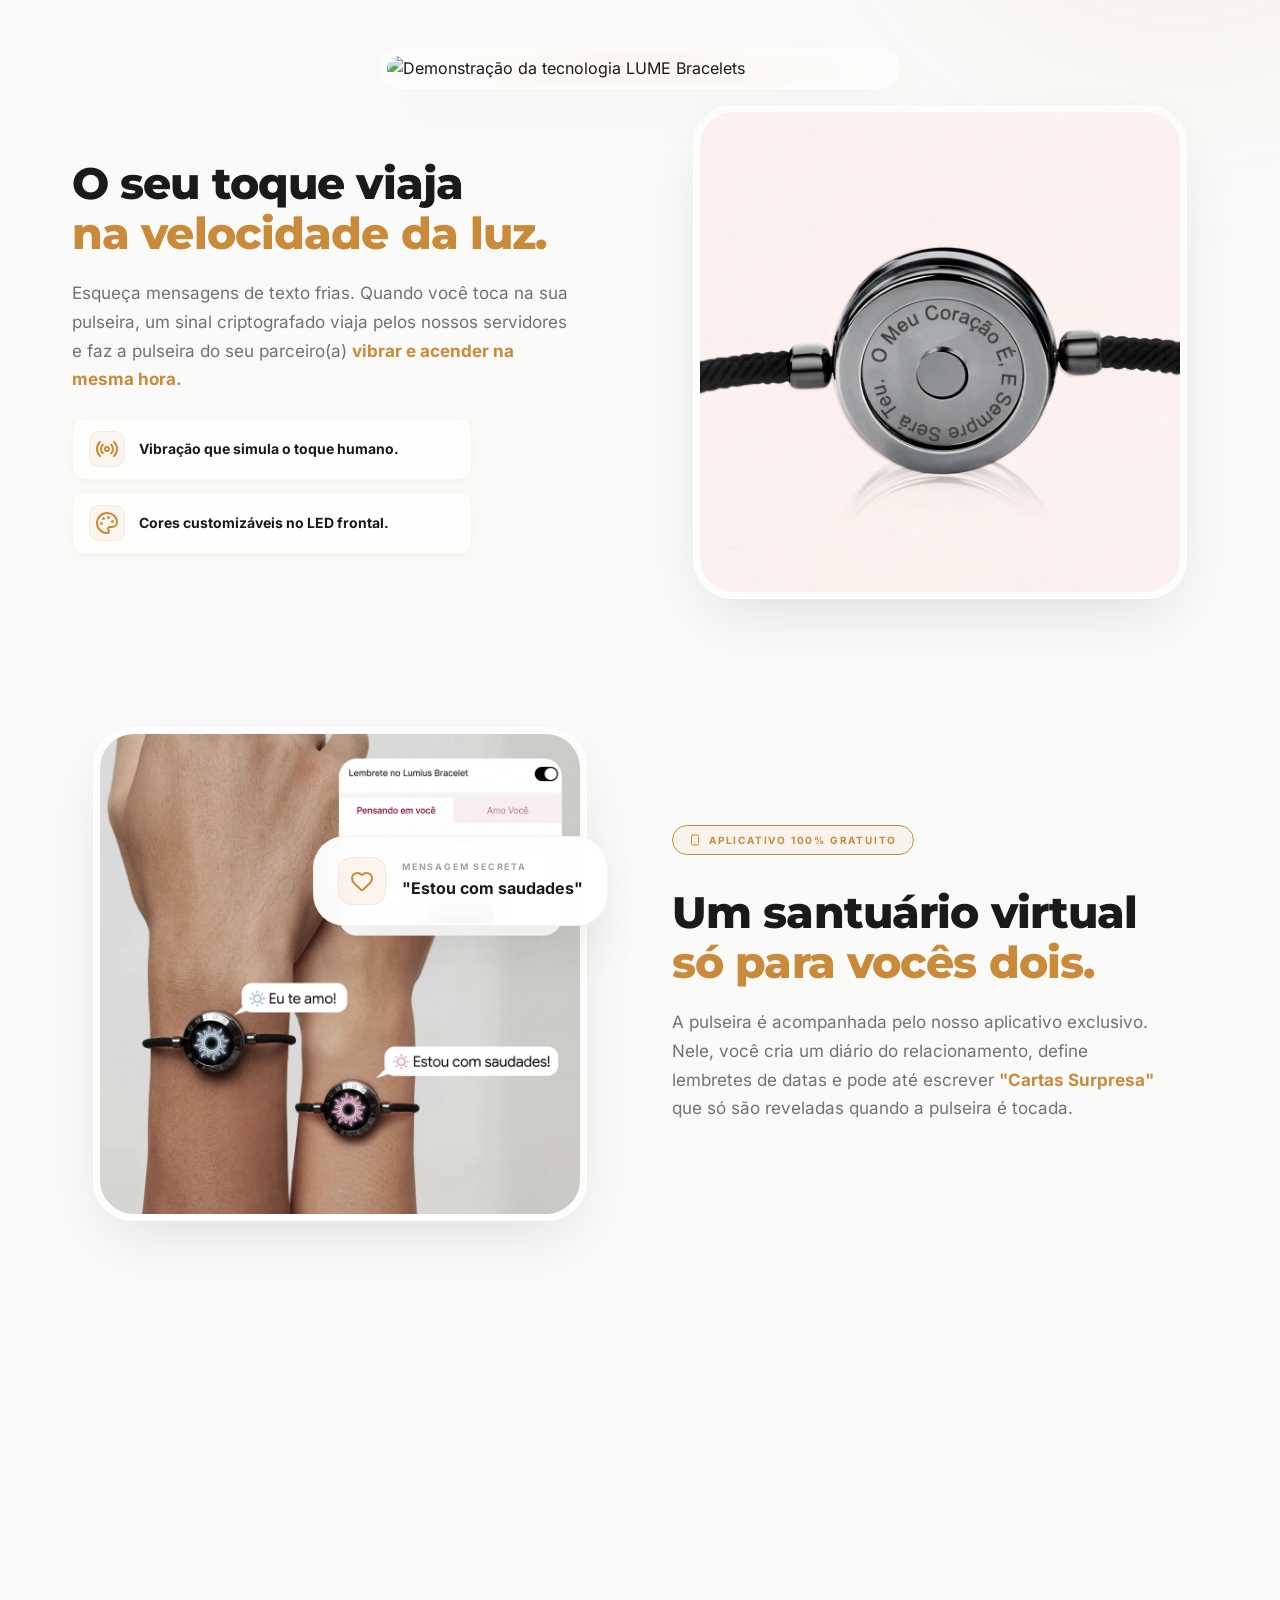
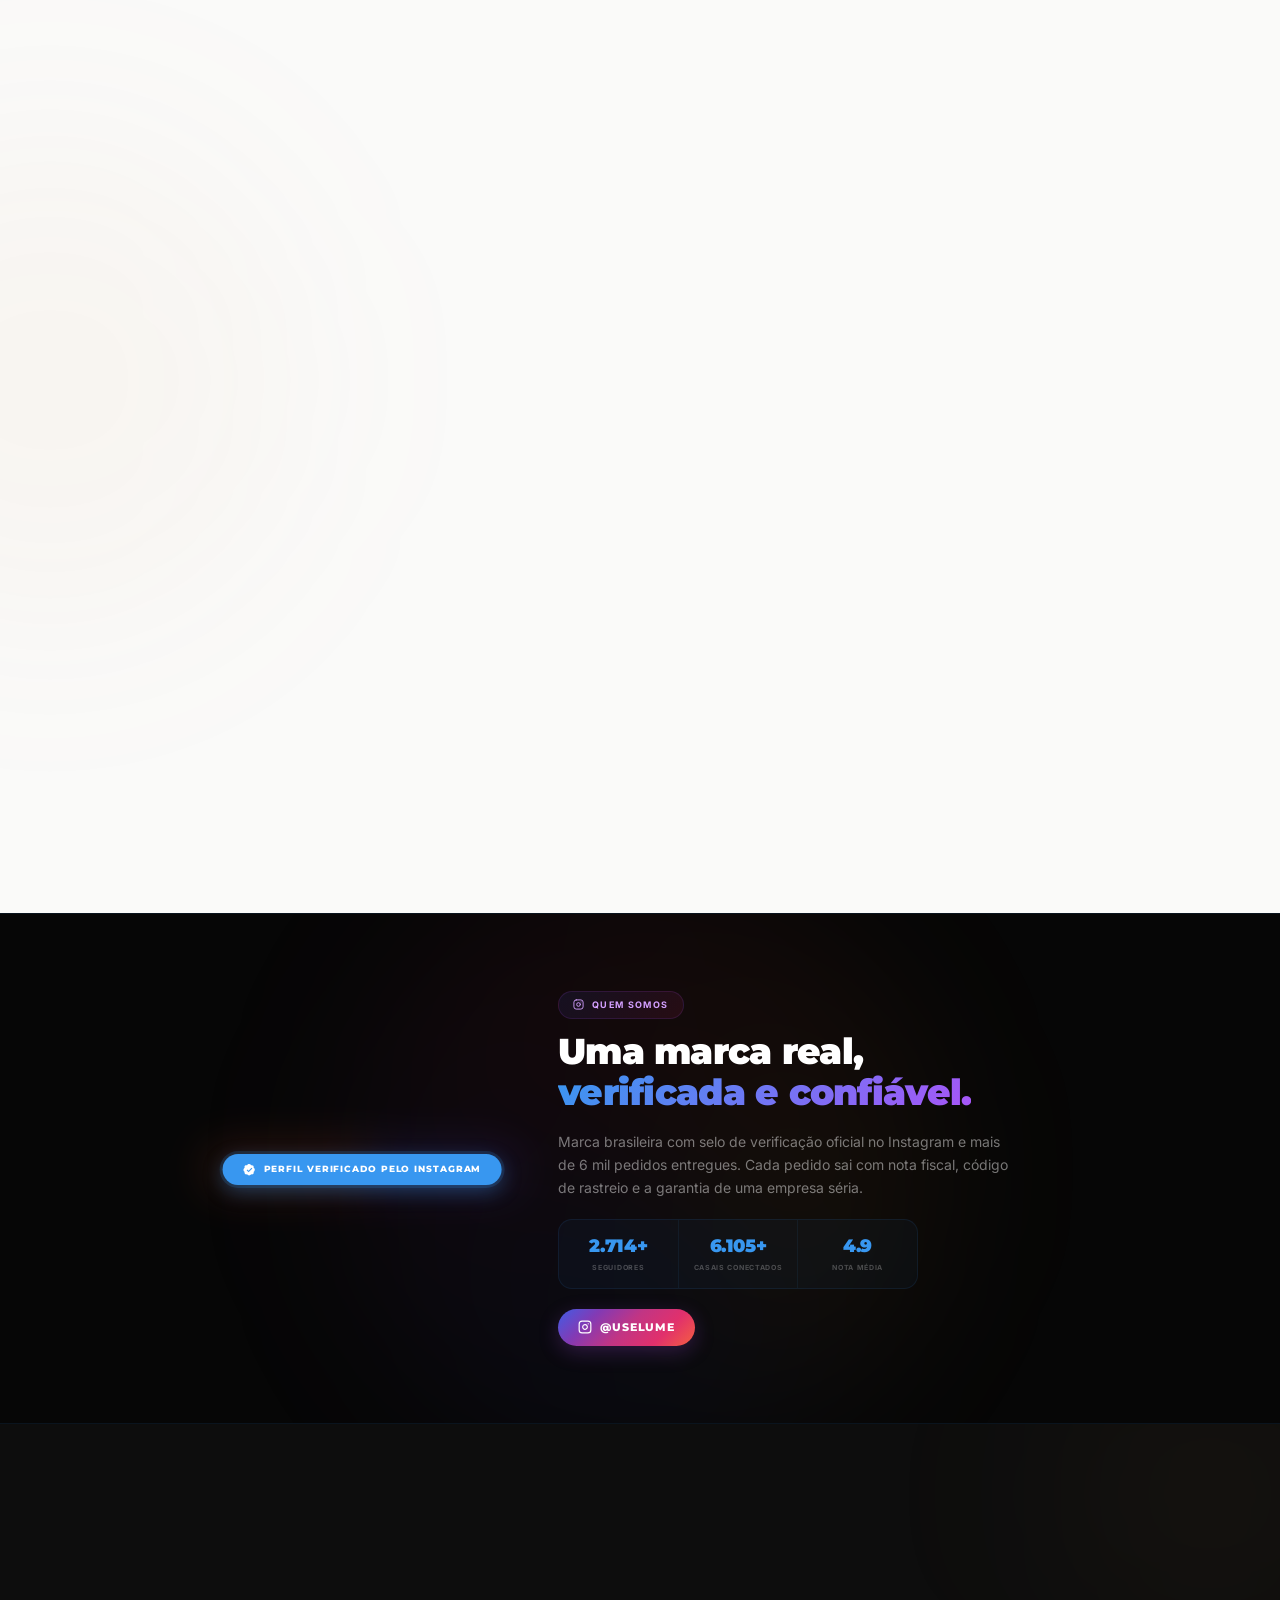
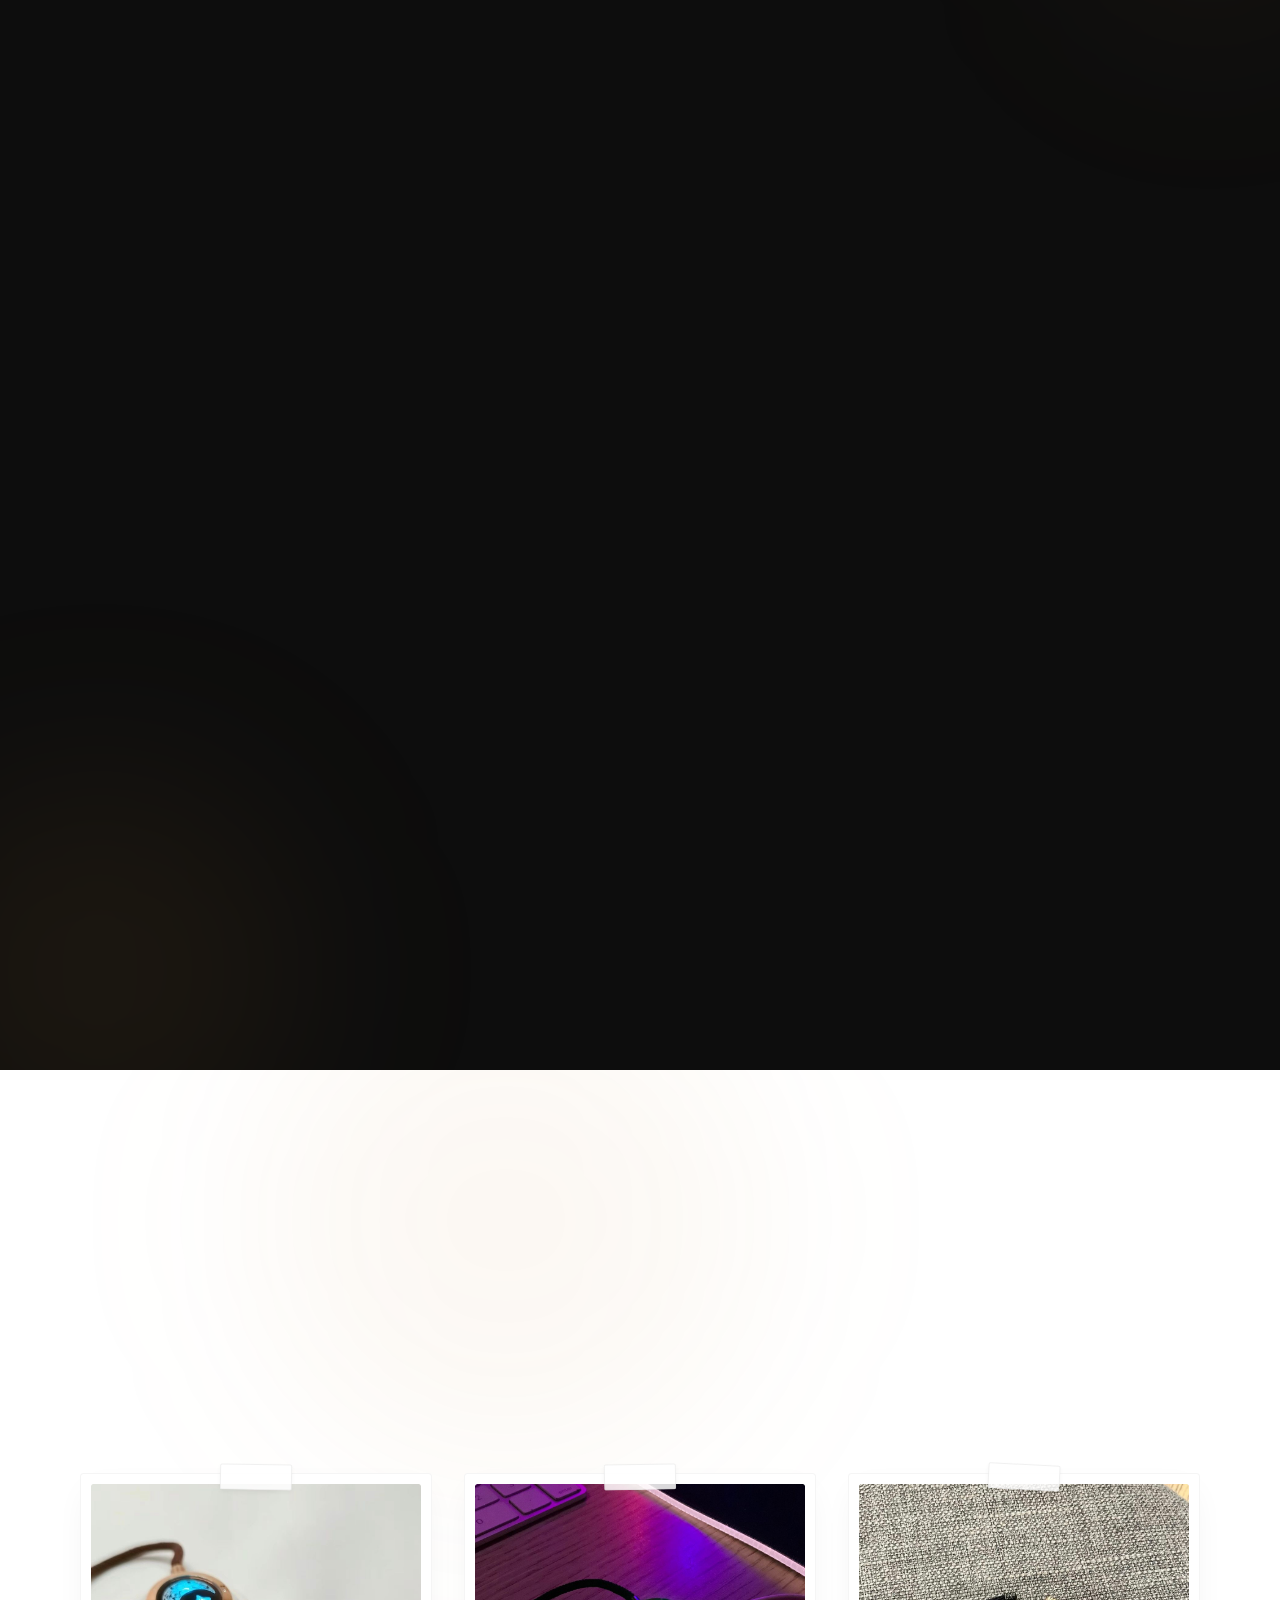
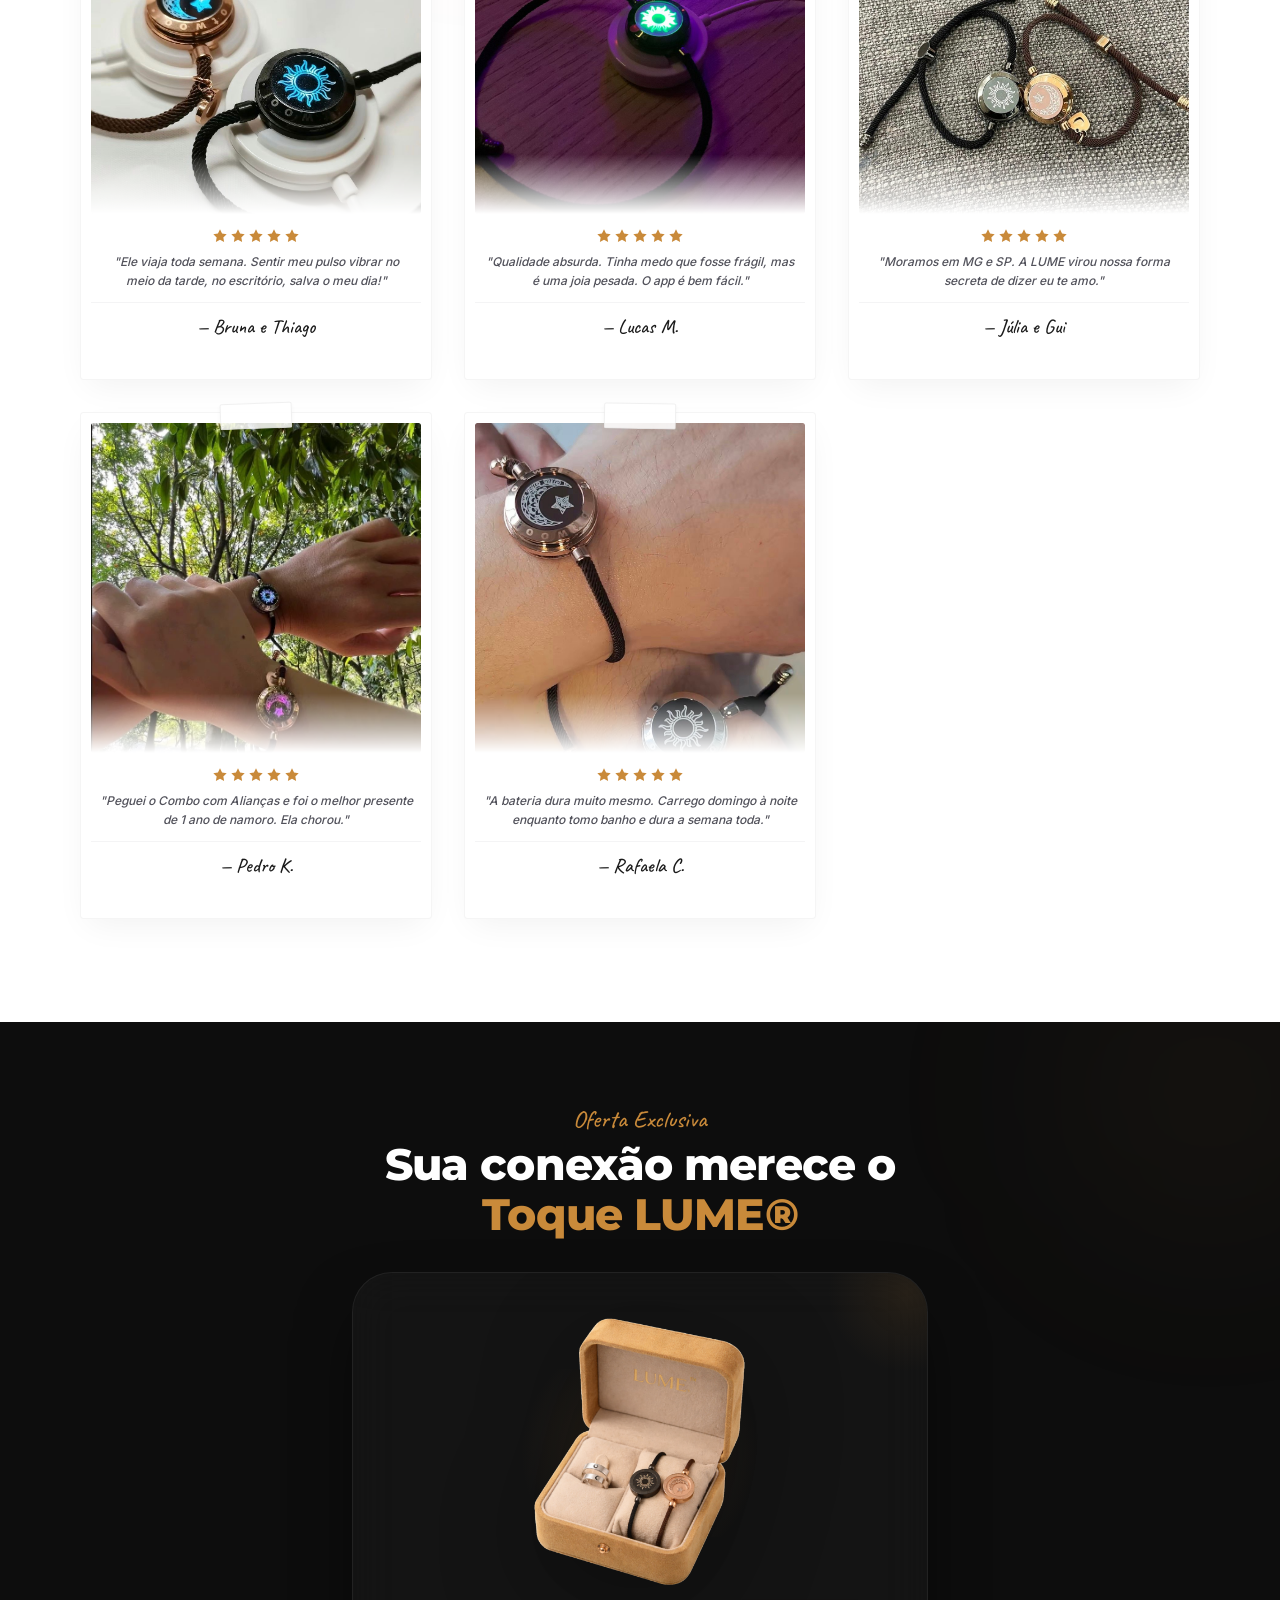
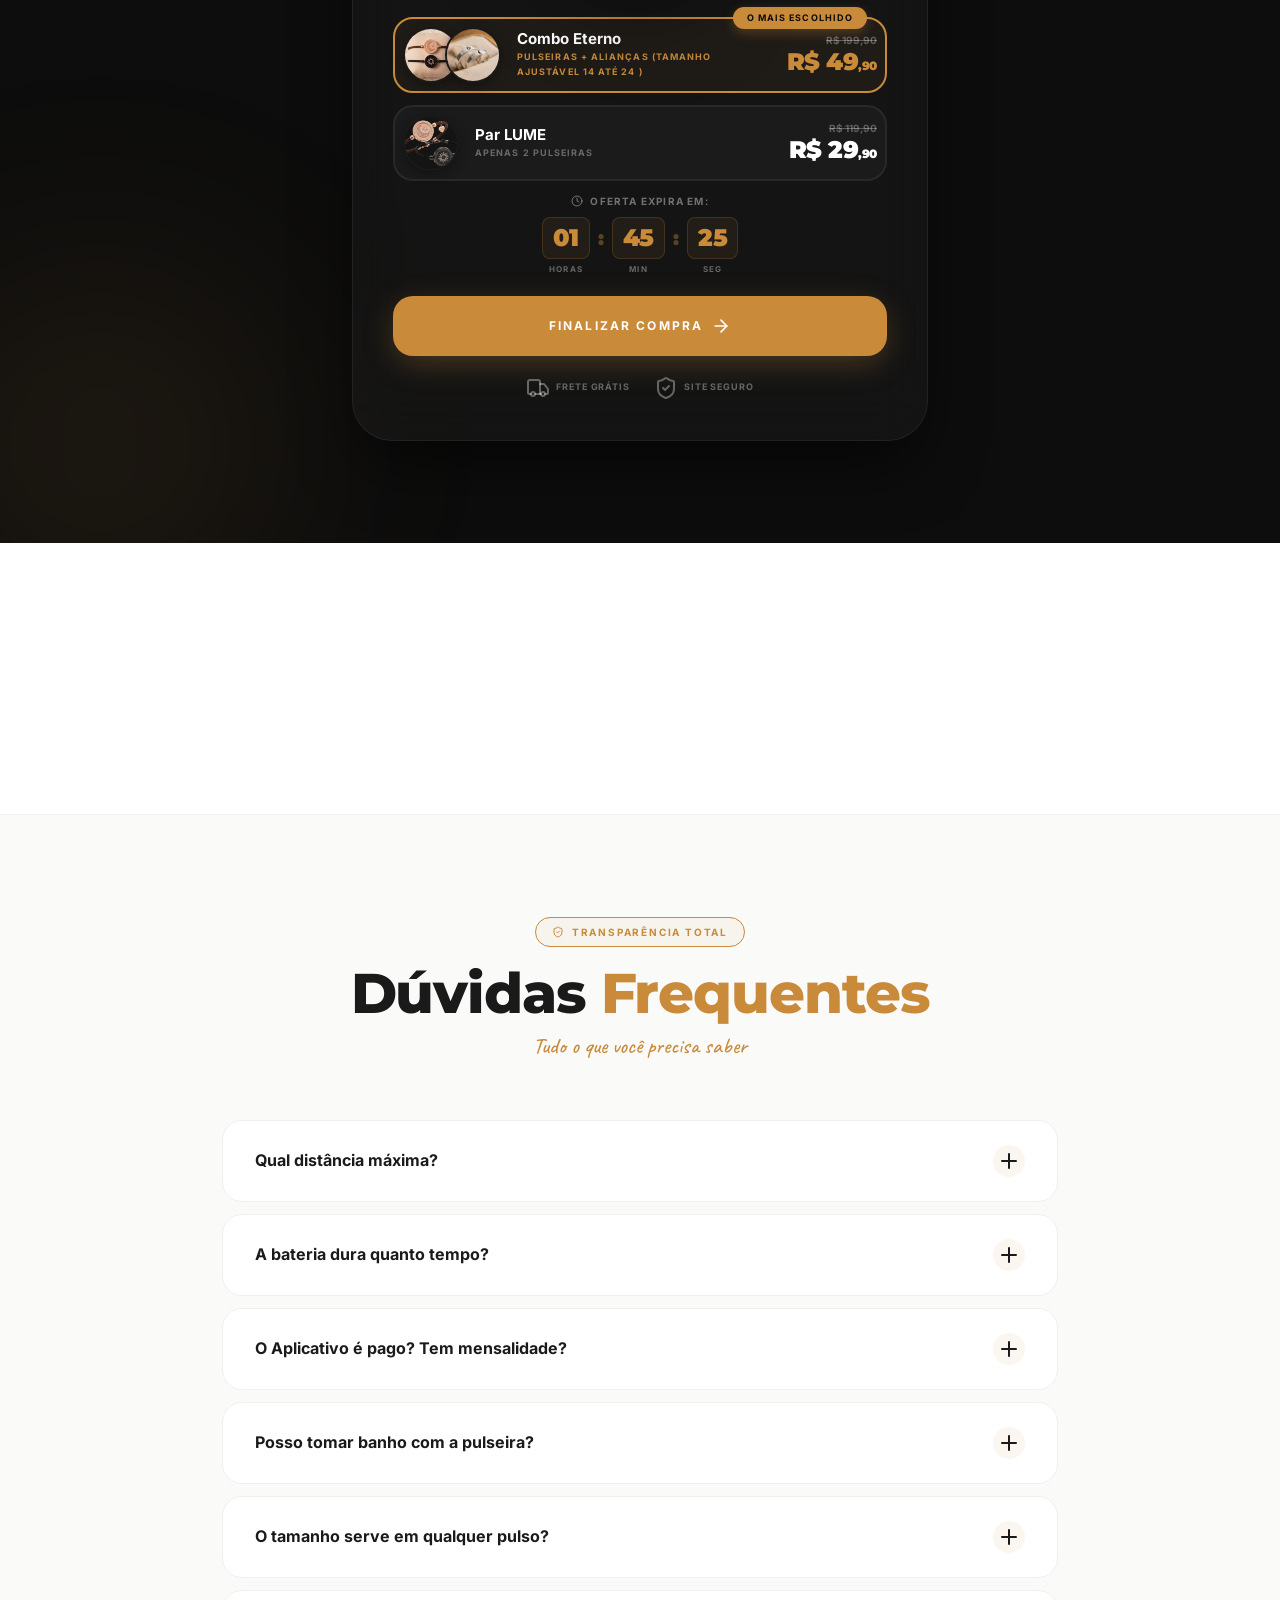
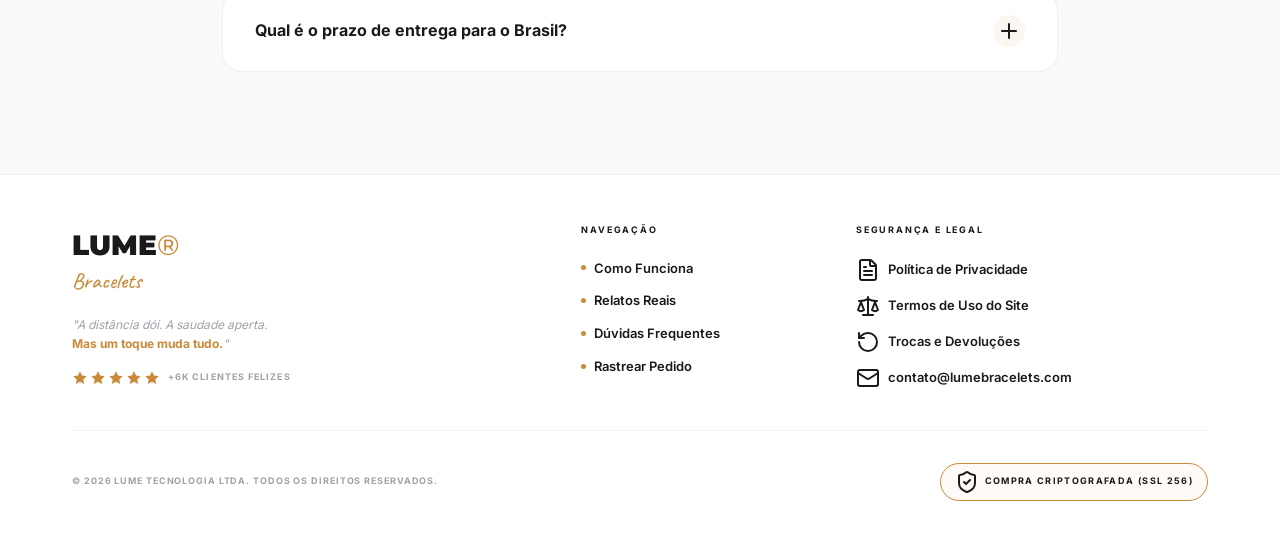
==== commit 1d93be8a: "Update checkout URLs to pay.uselume.store (combo and kit) Made-with: Cursor" ====
--- a/index.html
+++ b/index.html
@@ -635,7 +635,7 @@
                                 <span class="countdown__label">Seg</span>
                             </div>
                         </div>
-                        <a id="checkout-btn" href="https://checkout.lume.online/VCCL1O8SCWH9" class="btn-gold offer__checkout-btn"> <span>FINALIZAR COMPRA</span> <i data-lucide="arrow-right" class="icon-lg"></i> </a>
+                        <a id="checkout-btn" href="https://pay.uselume.store/69d5feb3c21e94c85f32d7c5" class="btn-gold offer__checkout-btn"> <span>FINALIZAR COMPRA</span> <i data-lucide="arrow-right" class="icon-lg"></i> </a>
                         <div class="offer__checkout-benefits">
                             <div class="offer__checkout-benefit">
                                 <i data-lucide="truck"></i> Frete Grátis
@@ -900,8 +900,8 @@
 
         // URLs de checkout
         const urls = {
-            combo: 'https://checkout.lume.online/VCCL1O8SCWH9',
-            kit: 'https://checkout.lume.online/VCCL1O8SCWH8'
+            combo: 'https://pay.uselume.store/69d5feb3c21e94c85f32d7c5',
+            kit: 'https://pay.uselume.store/69d5fefab285a8a15ed9ec14'
         };
 
         // Atualiza link do botão
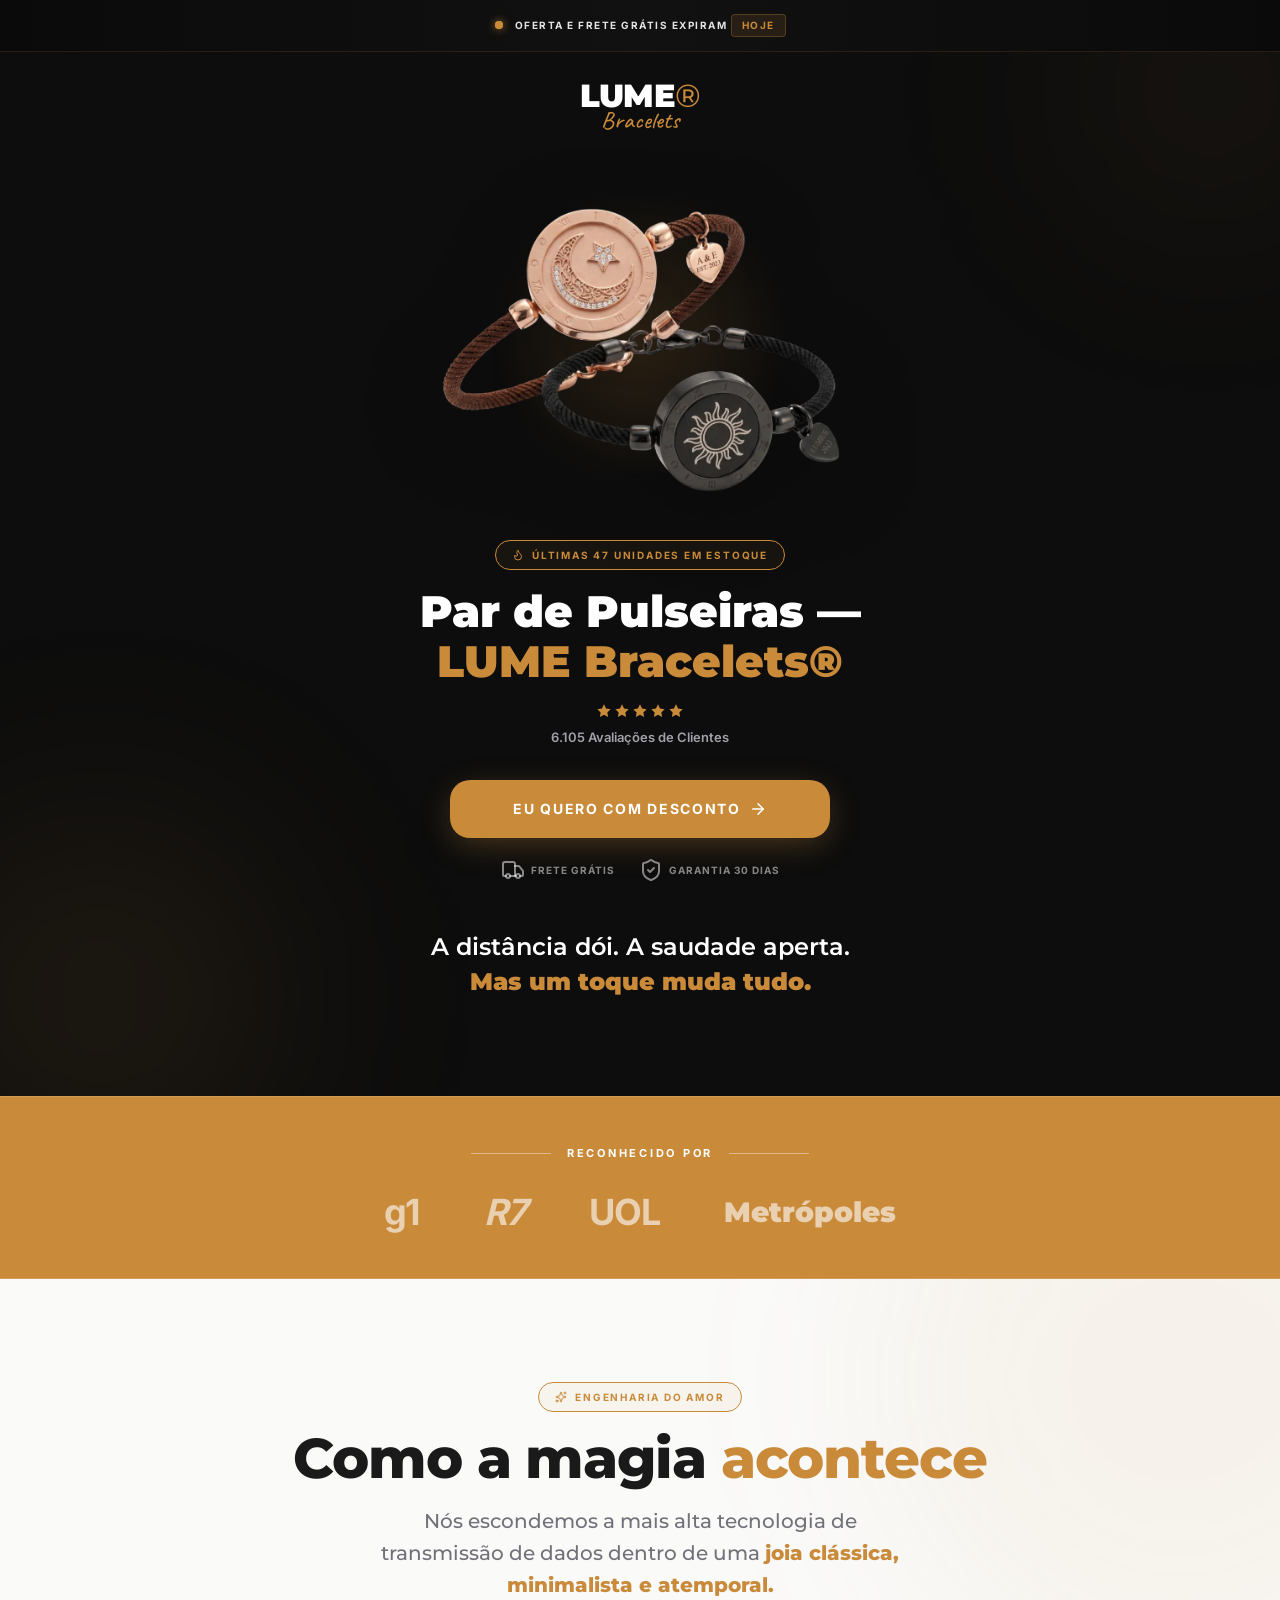
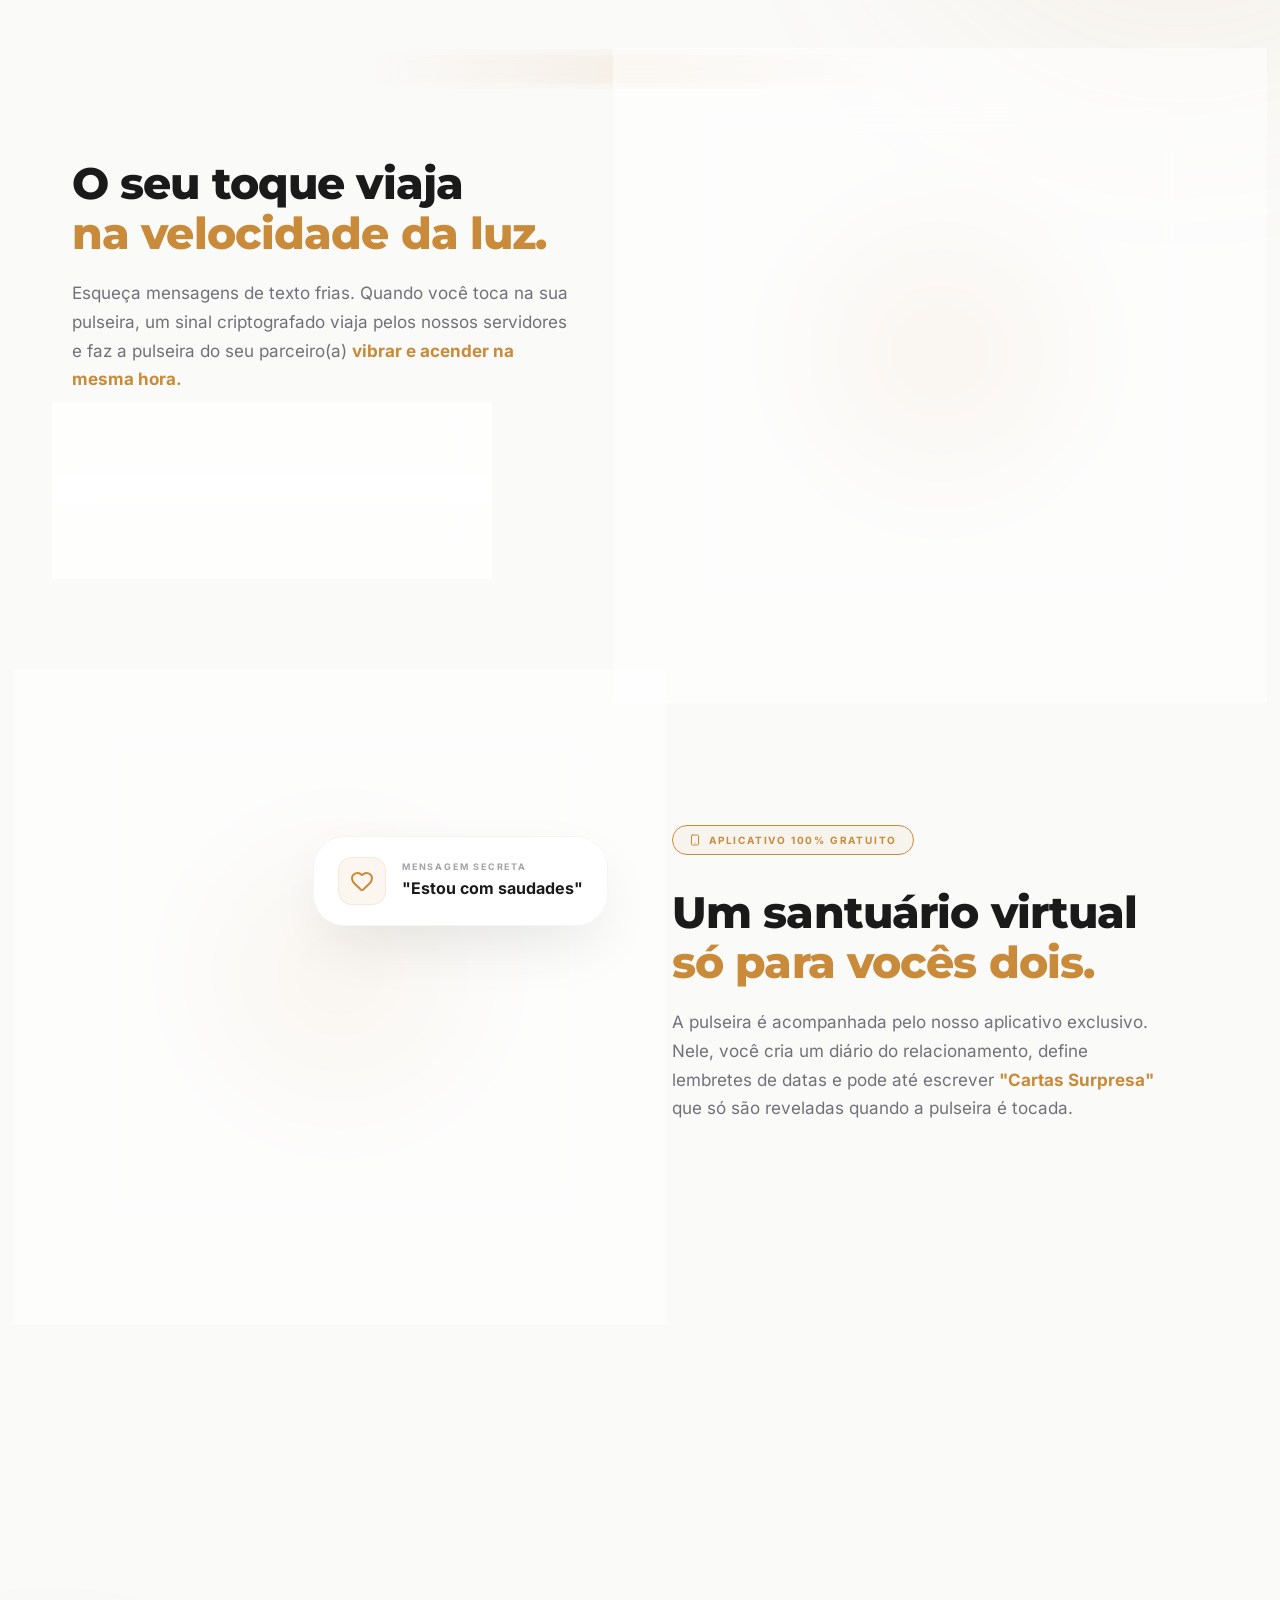
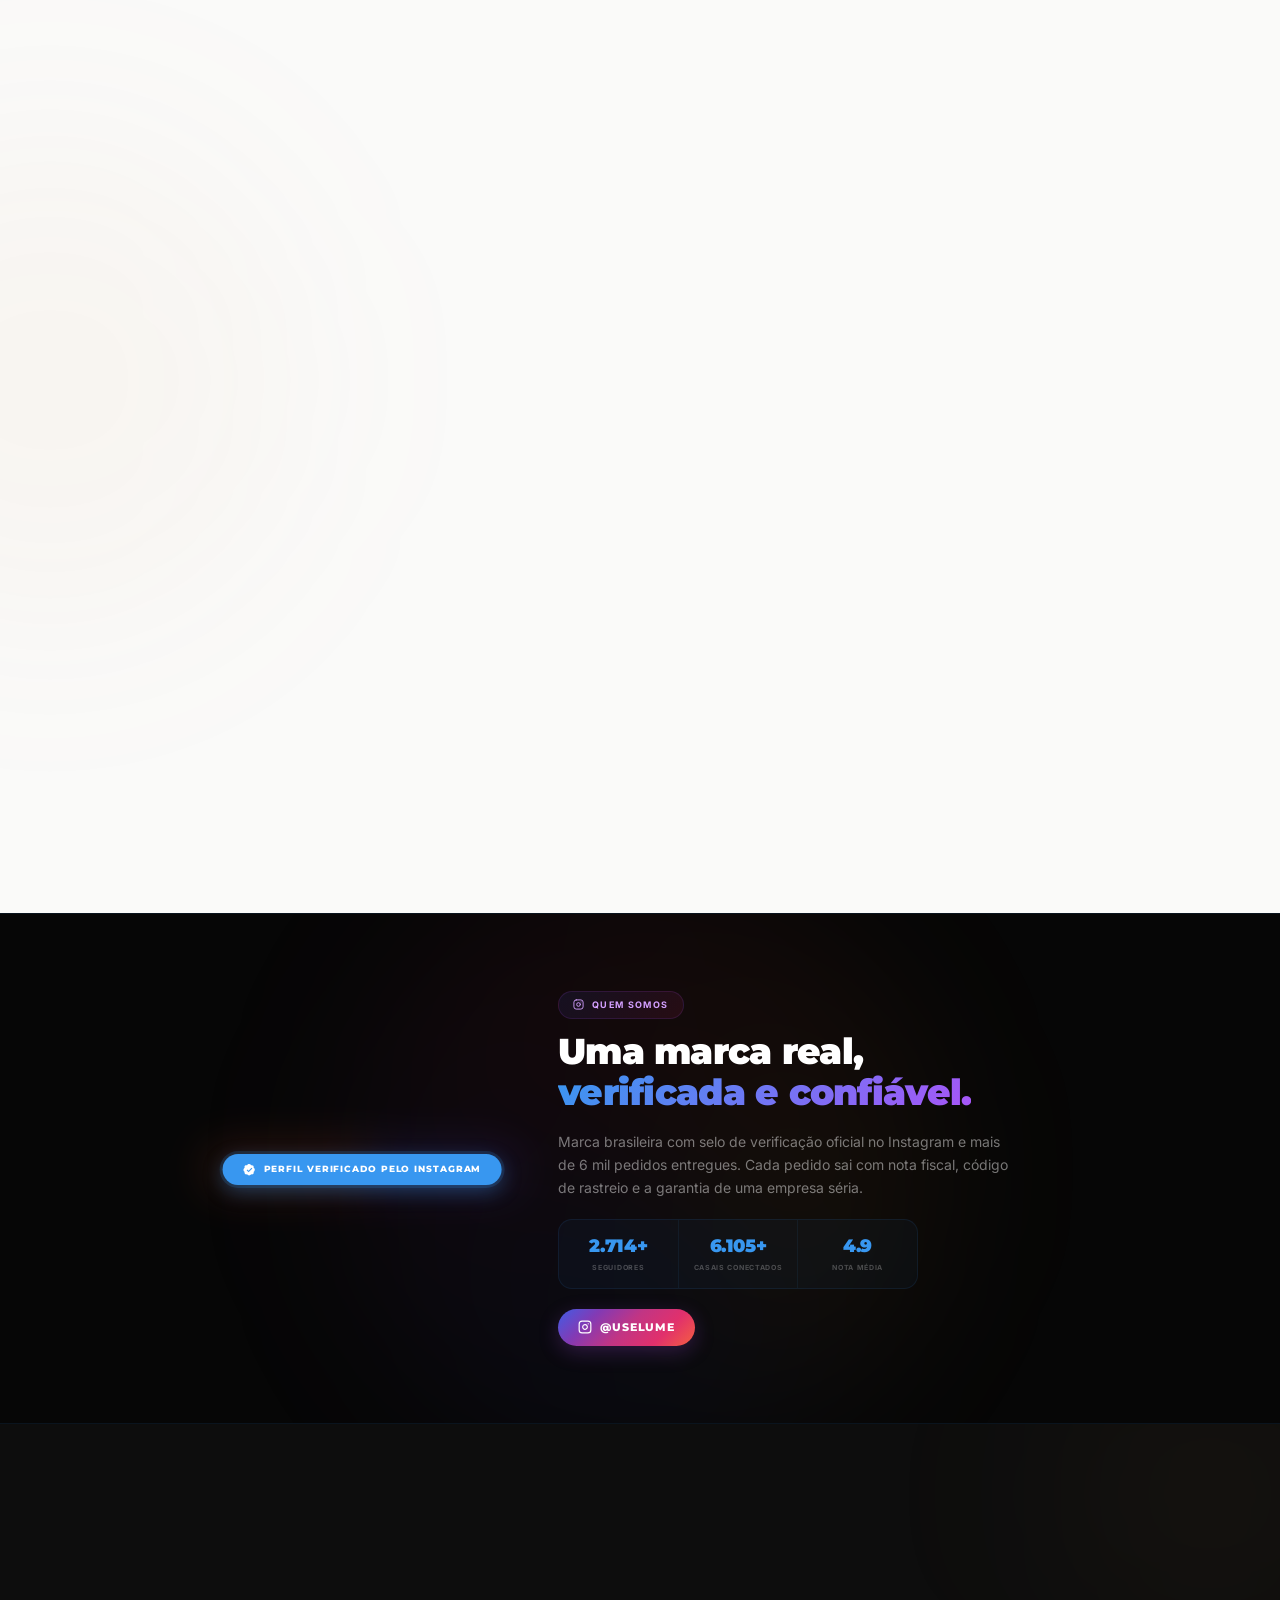
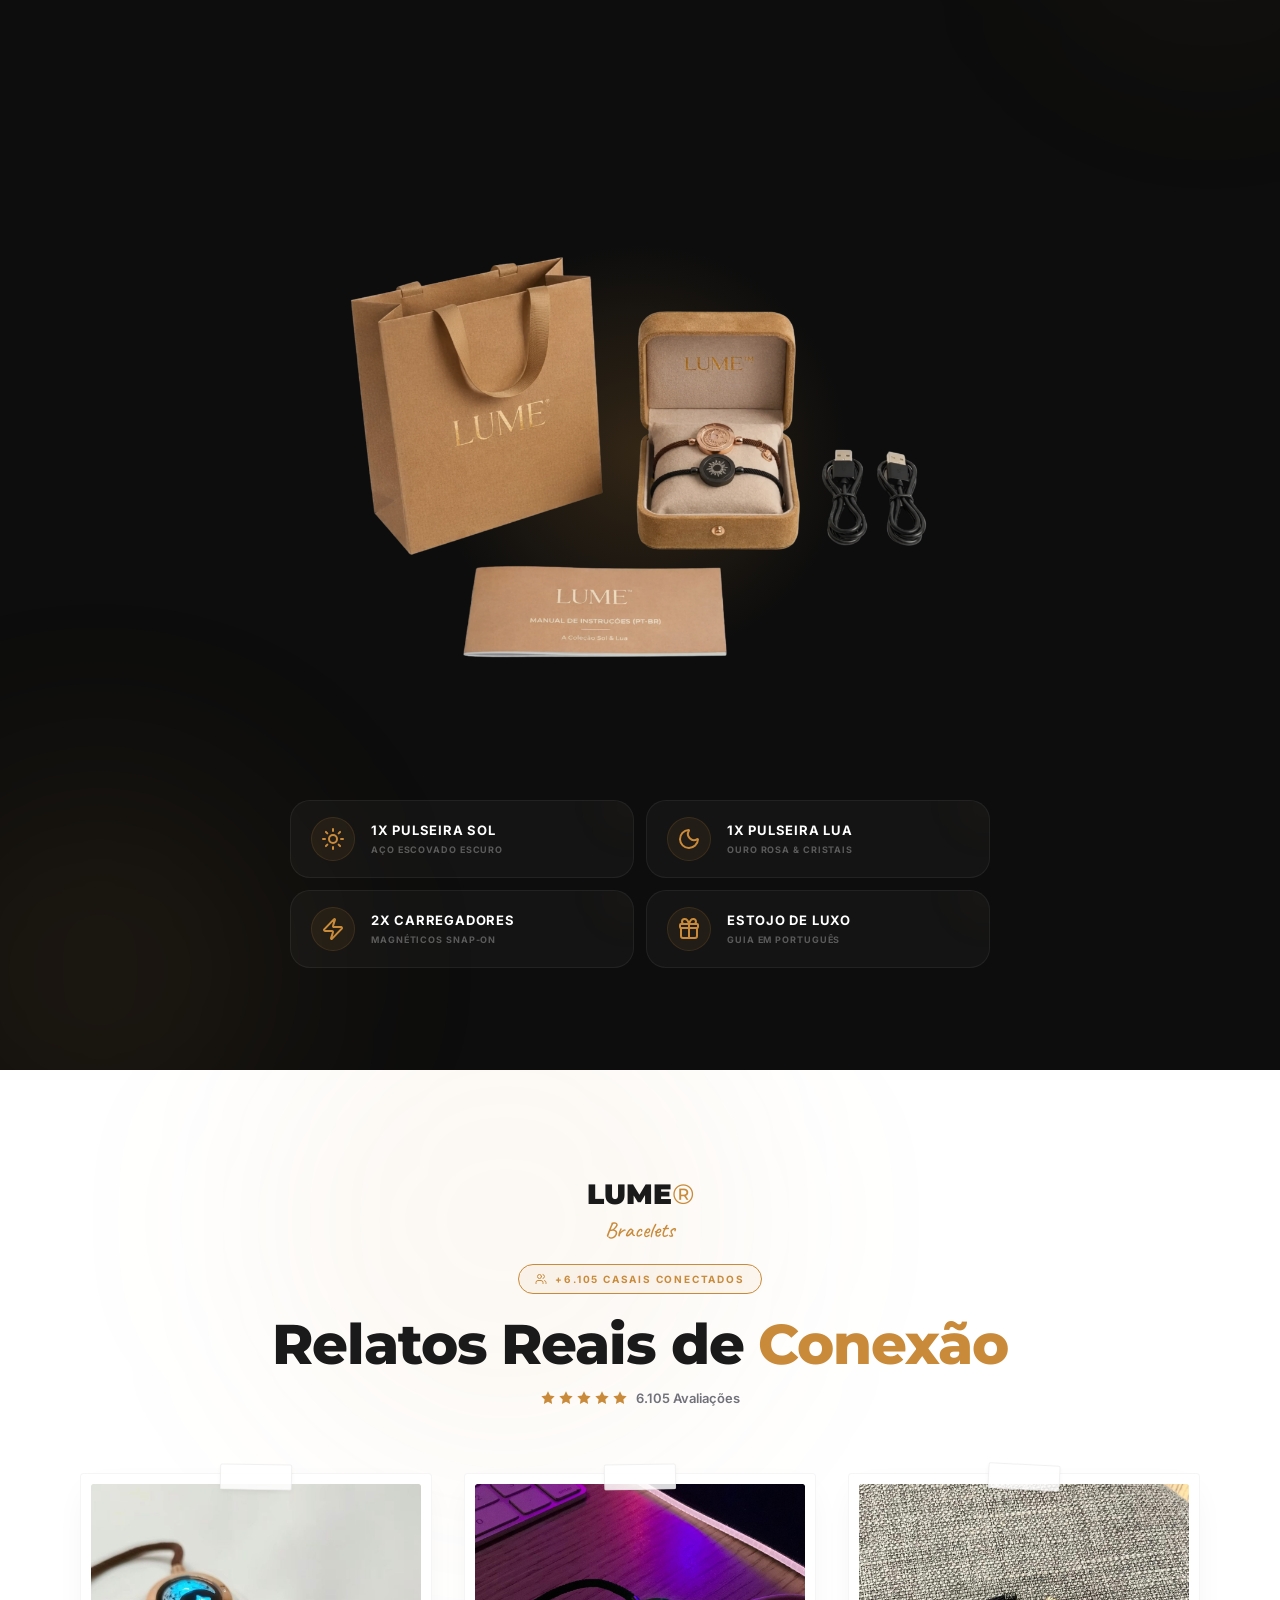
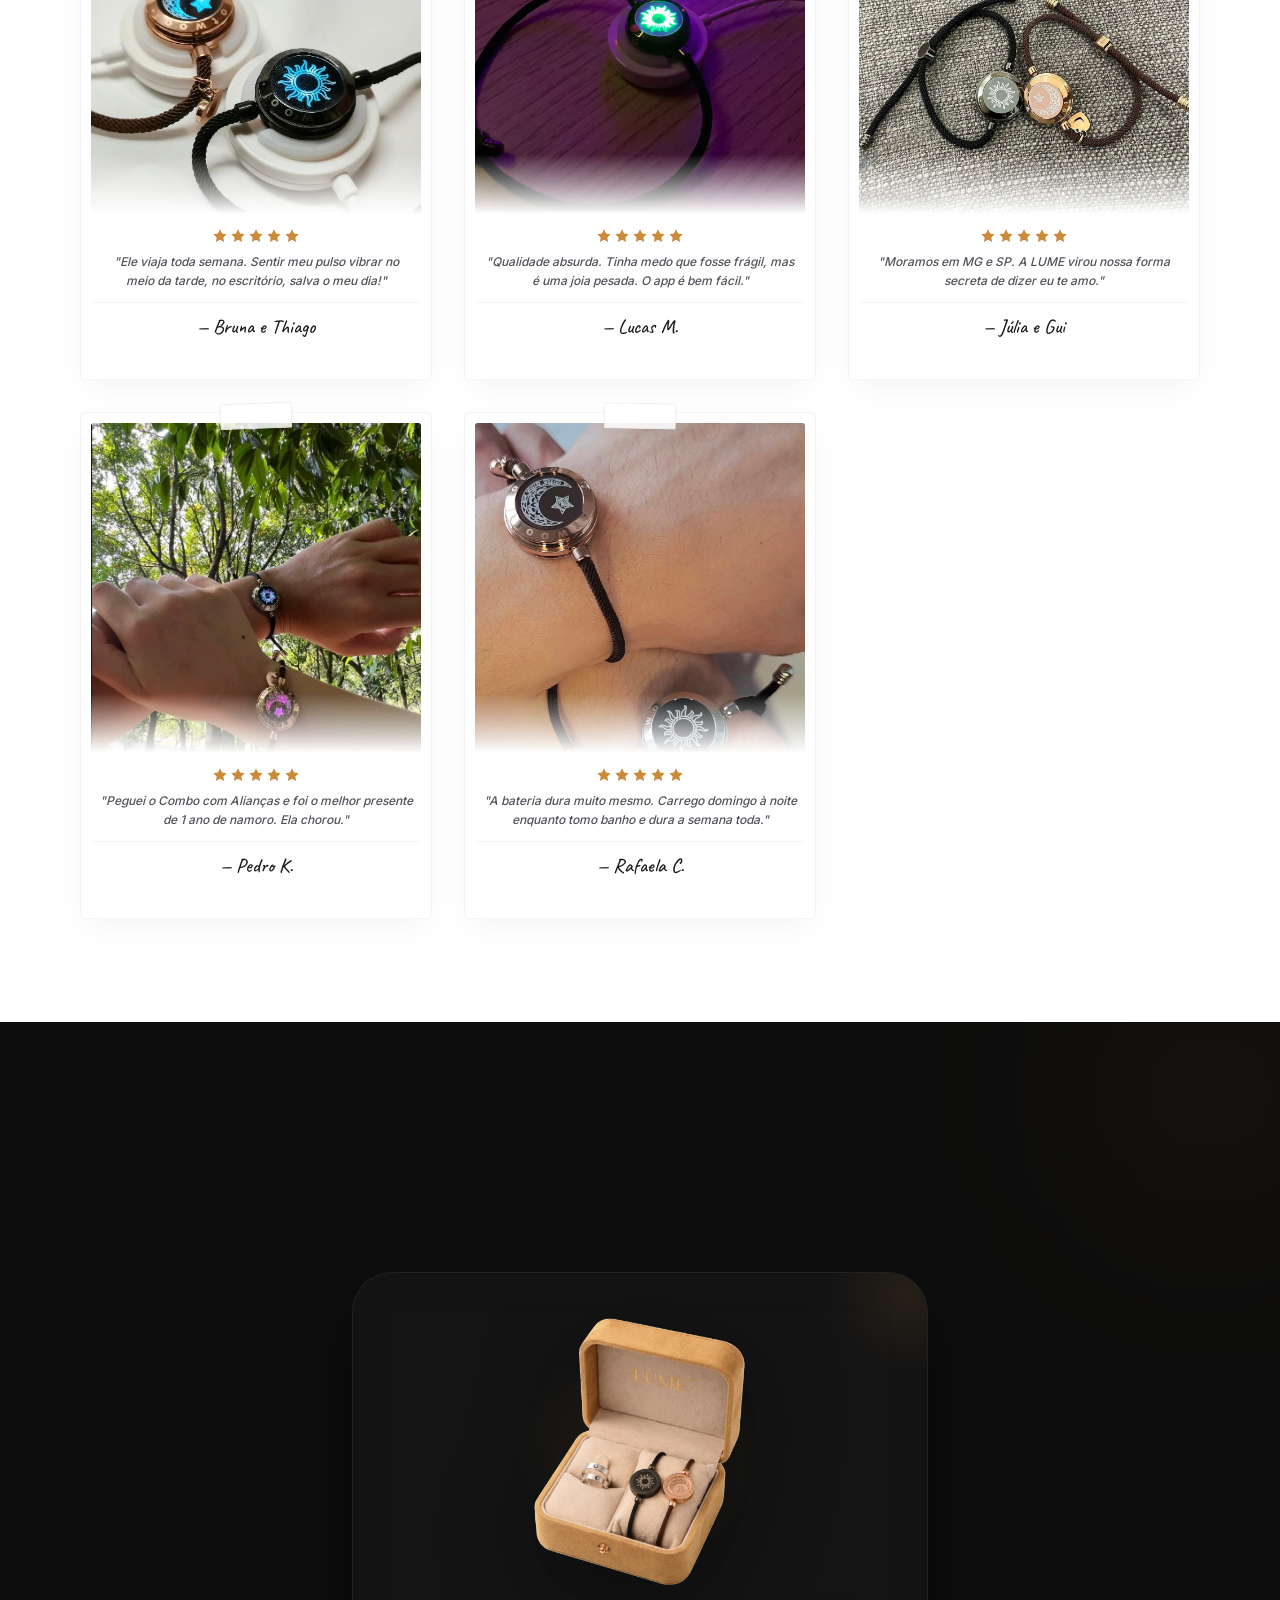
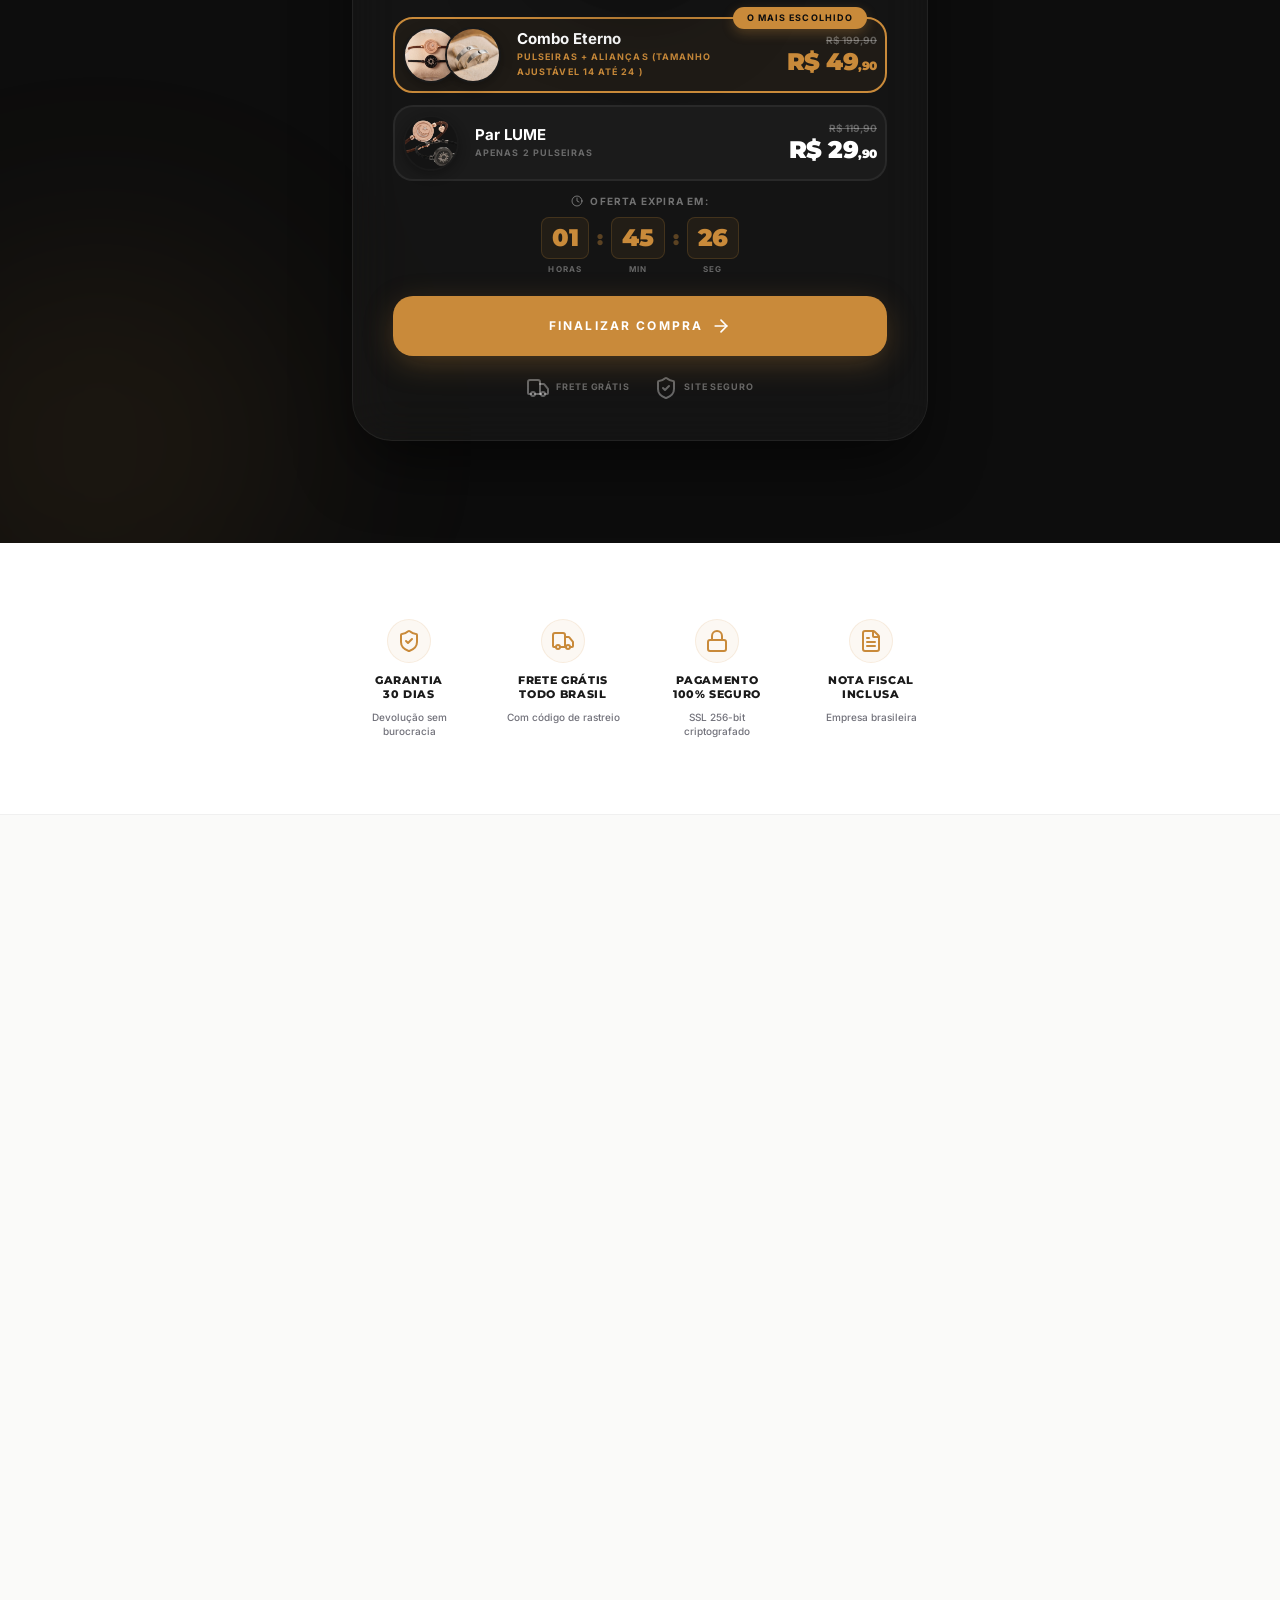
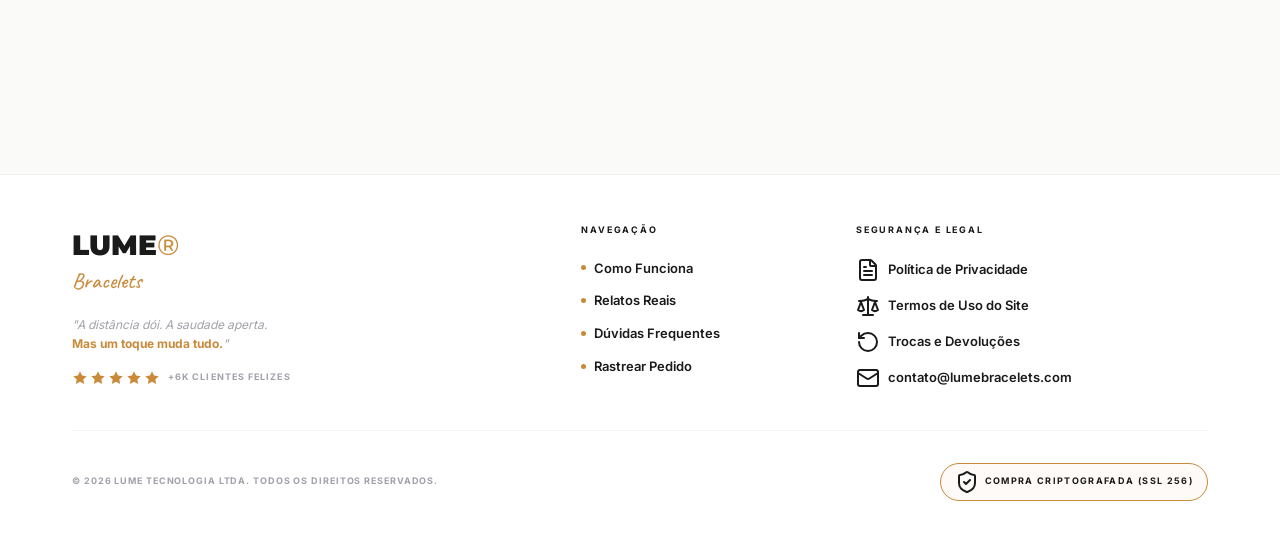
==== commit 6b9ada89: "Add Meta Pixel with smart conversion events (ViewContent, AddToCart, InitiateCheckout) Made-with: Cu" ====
--- a/index.html
+++ b/index.html
@@ -29,6 +29,23 @@
         <!-- Fontes Premium -->
         <link rel="stylesheet" href="css/fonts.css">
         <script src="js/lucide.min.js"></script>
+        <!-- Meta Pixel Code -->
+        <script>
+        !function(f,b,e,v,n,t,s)
+        {if(f.fbq)return;n=f.fbq=function(){n.callMethod?
+        n.callMethod.apply(n,arguments):n.queue.push(arguments)};
+        if(!f._fbq)f._fbq=n;n.push=n;n.loaded=!0;n.version='2.0';
+        n.queue=[];t=b.createElement(e);t.async=!0;
+        t.src=v;s=b.getElementsByTagName(e)[0];
+        s.parentNode.insertBefore(t,s)}(window, document,'script',
+        'https://connect.facebook.net/en_US/fbevents.js');
+        fbq('init', '970318455485876');
+        fbq('track', 'PageView');
+        </script>
+        <noscript><img height="1" width="1" style="display:none"
+        src="https://www.facebook.com/tr?id=970318455485876&ev=PageView&noscript=1"
+        /></noscript>
+        <!-- End Meta Pixel Code -->
         <!-- Schema Markup -->
         <script type="application/ld+json">
         {
@@ -879,6 +896,51 @@
         // 3. Initialize checkout view
         updateView();
 
+        // 6. Meta Pixel — ViewContent on page load
+        if (typeof fbq === 'function') {
+            fbq('track', 'ViewContent', {
+                content_name: 'LUME Bracelets Landing Page',
+                content_category: 'Pulseiras Inteligentes',
+                currency: 'BRL',
+                value: 49.90
+            });
+        }
+
+        // 7. Meta Pixel — track offer section view (AddToCart)
+        const ofertaSection = document.getElementById('oferta');
+        if (ofertaSection) {
+            const ofertaObserver = new IntersectionObserver((entries) => {
+                entries.forEach(entry => {
+                    if (entry.isIntersecting && typeof fbq === 'function') {
+                        fbq('track', 'AddToCart', {
+                            content_name: 'LUME Bracelets',
+                            content_category: 'Pulseiras Inteligentes',
+                            currency: 'BRL',
+                            value: 49.90
+                        });
+                        ofertaObserver.unobserve(entry.target);
+                    }
+                });
+            }, { threshold: 0.3 });
+            ofertaObserver.observe(ofertaSection);
+        }
+
+        // 8. Meta Pixel — InitiateCheckout on checkout button click
+        const checkoutBtnPixel = document.getElementById('checkout-btn');
+        if (checkoutBtnPixel) {
+            checkoutBtnPixel.addEventListener('click', function() {
+                if (typeof fbq !== 'function') return;
+                const selected = document.querySelector('input[name="pacote"]:checked');
+                const isCombo = !selected || selected.value === 'combo';
+                fbq('track', 'InitiateCheckout', {
+                    content_name: isCombo ? 'Combo Eterno' : 'Par LUME',
+                    currency: 'BRL',
+                    value: isCombo ? 49.90 : 29.90,
+                    num_items: 1
+                });
+            });
+        }
+
         // 4. Mobile CTA toggle
         toggleMobileCta();
         window.addEventListener('scroll', toggleMobileCta, { passive: true });
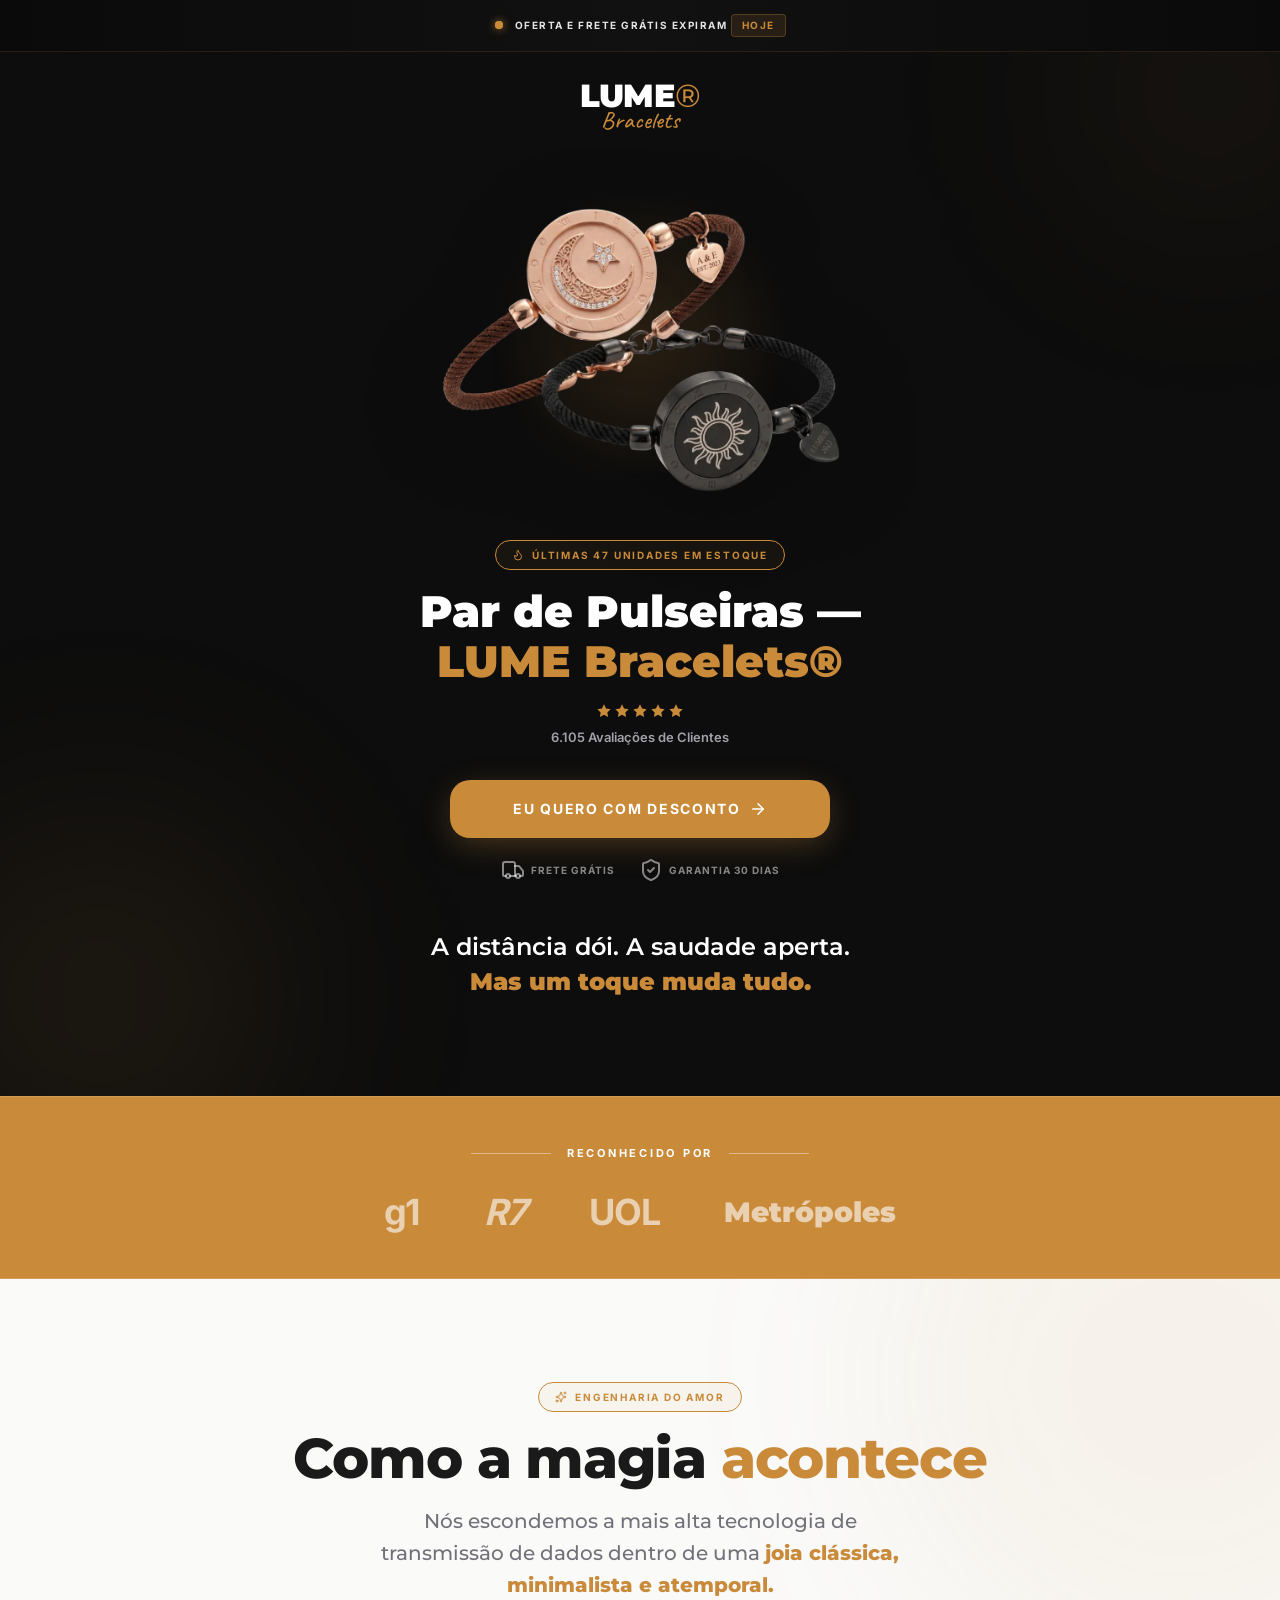
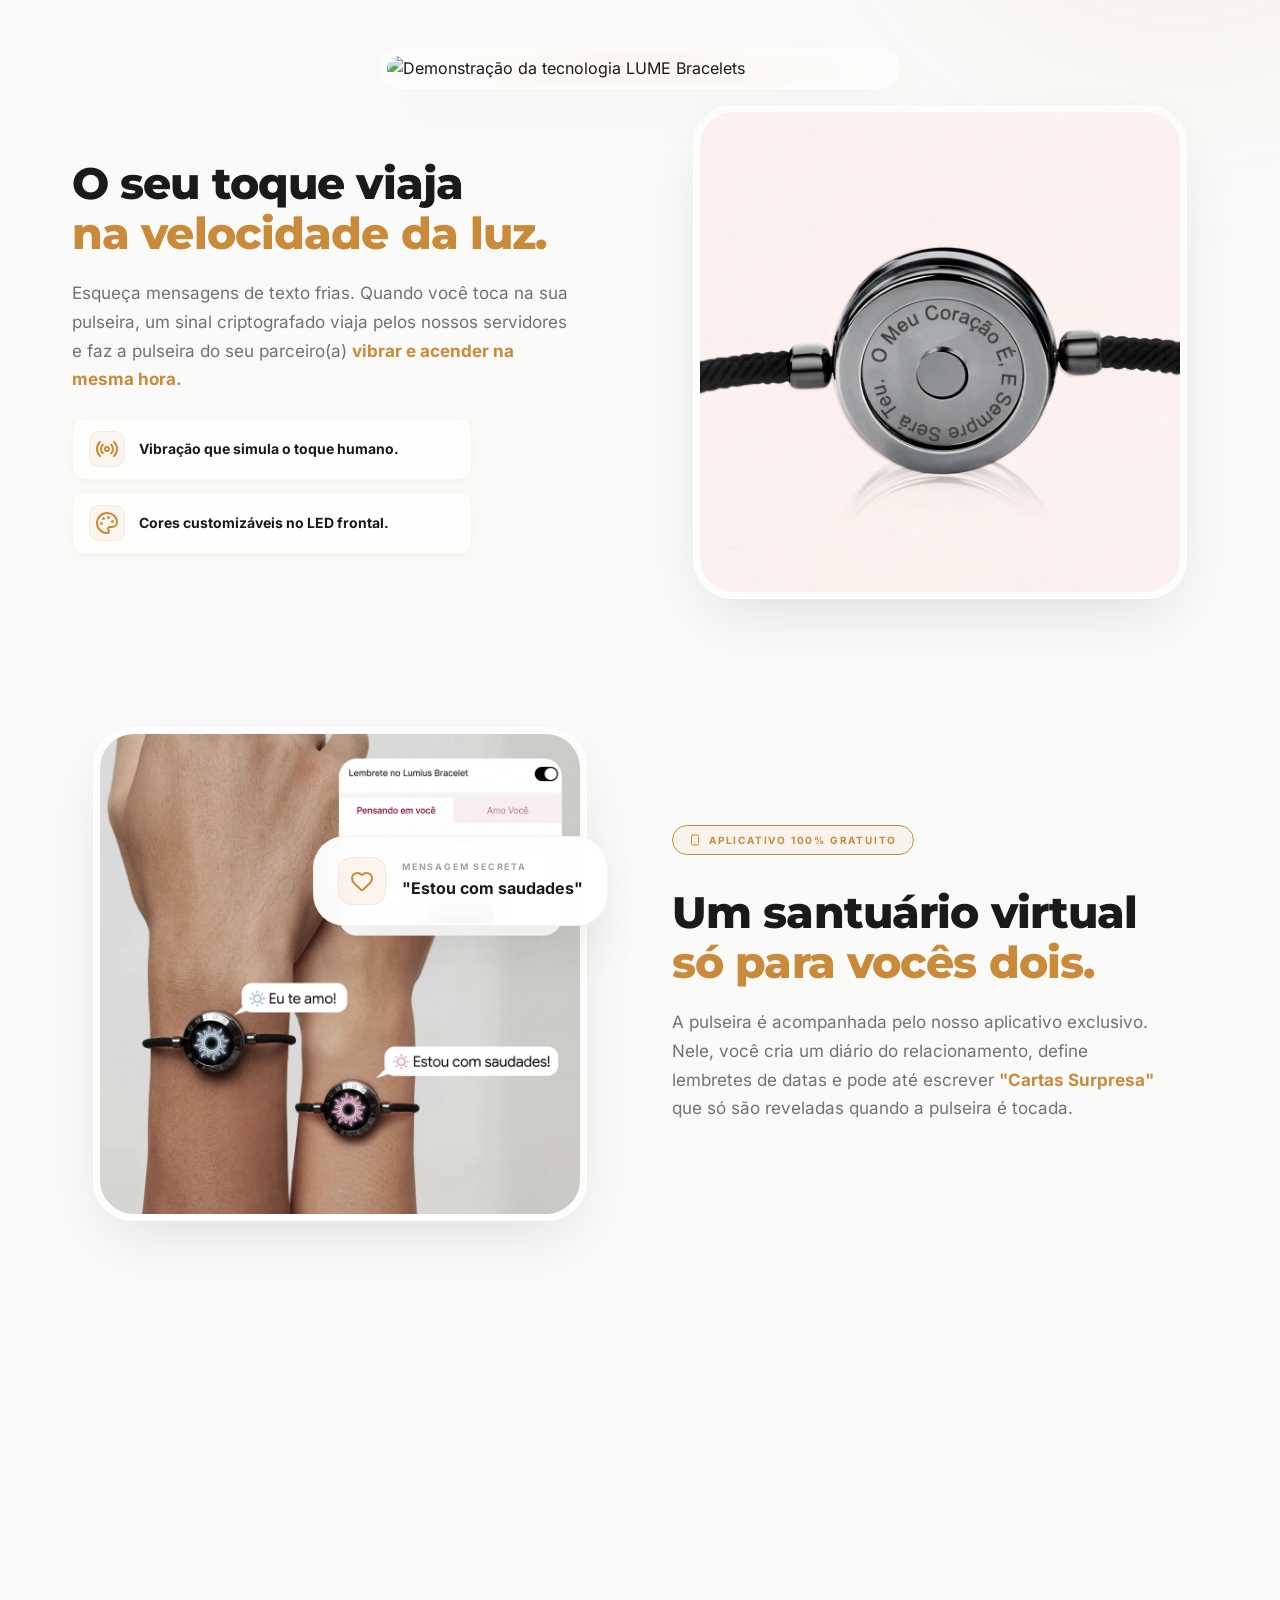
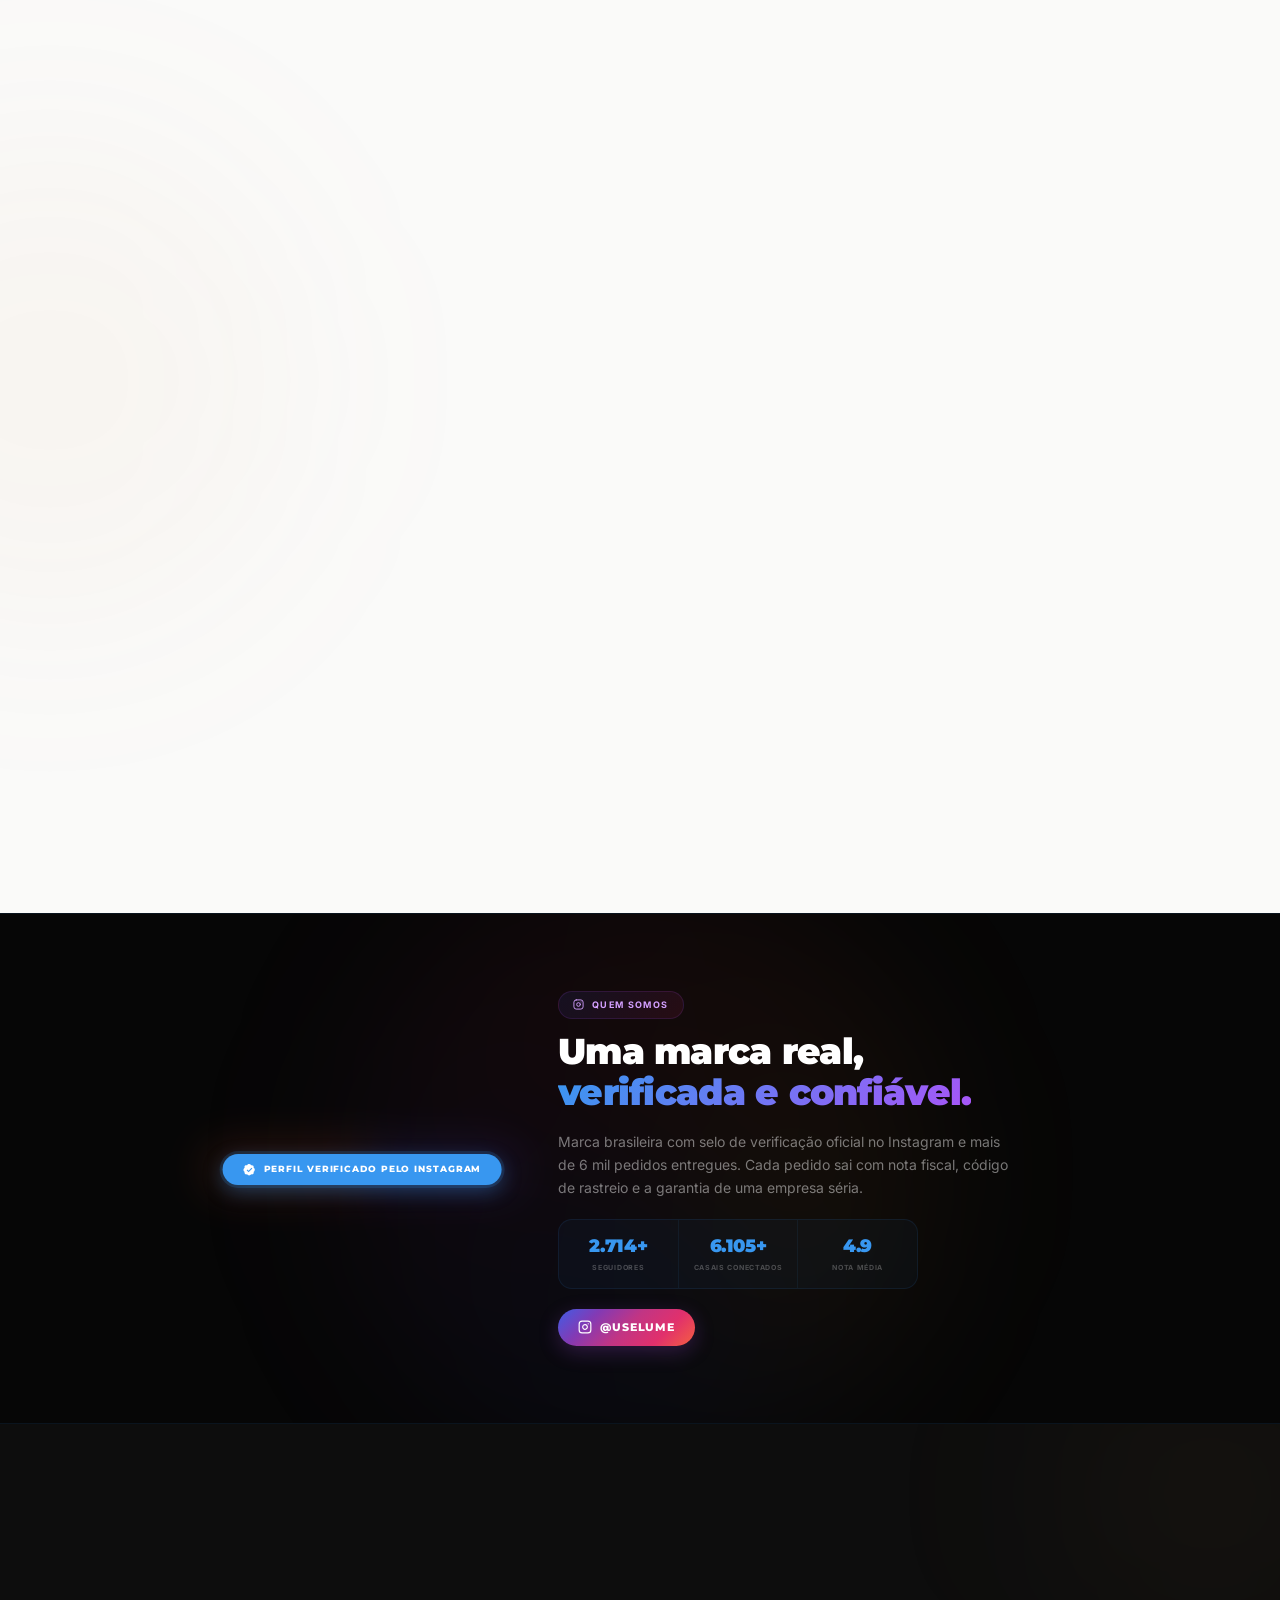
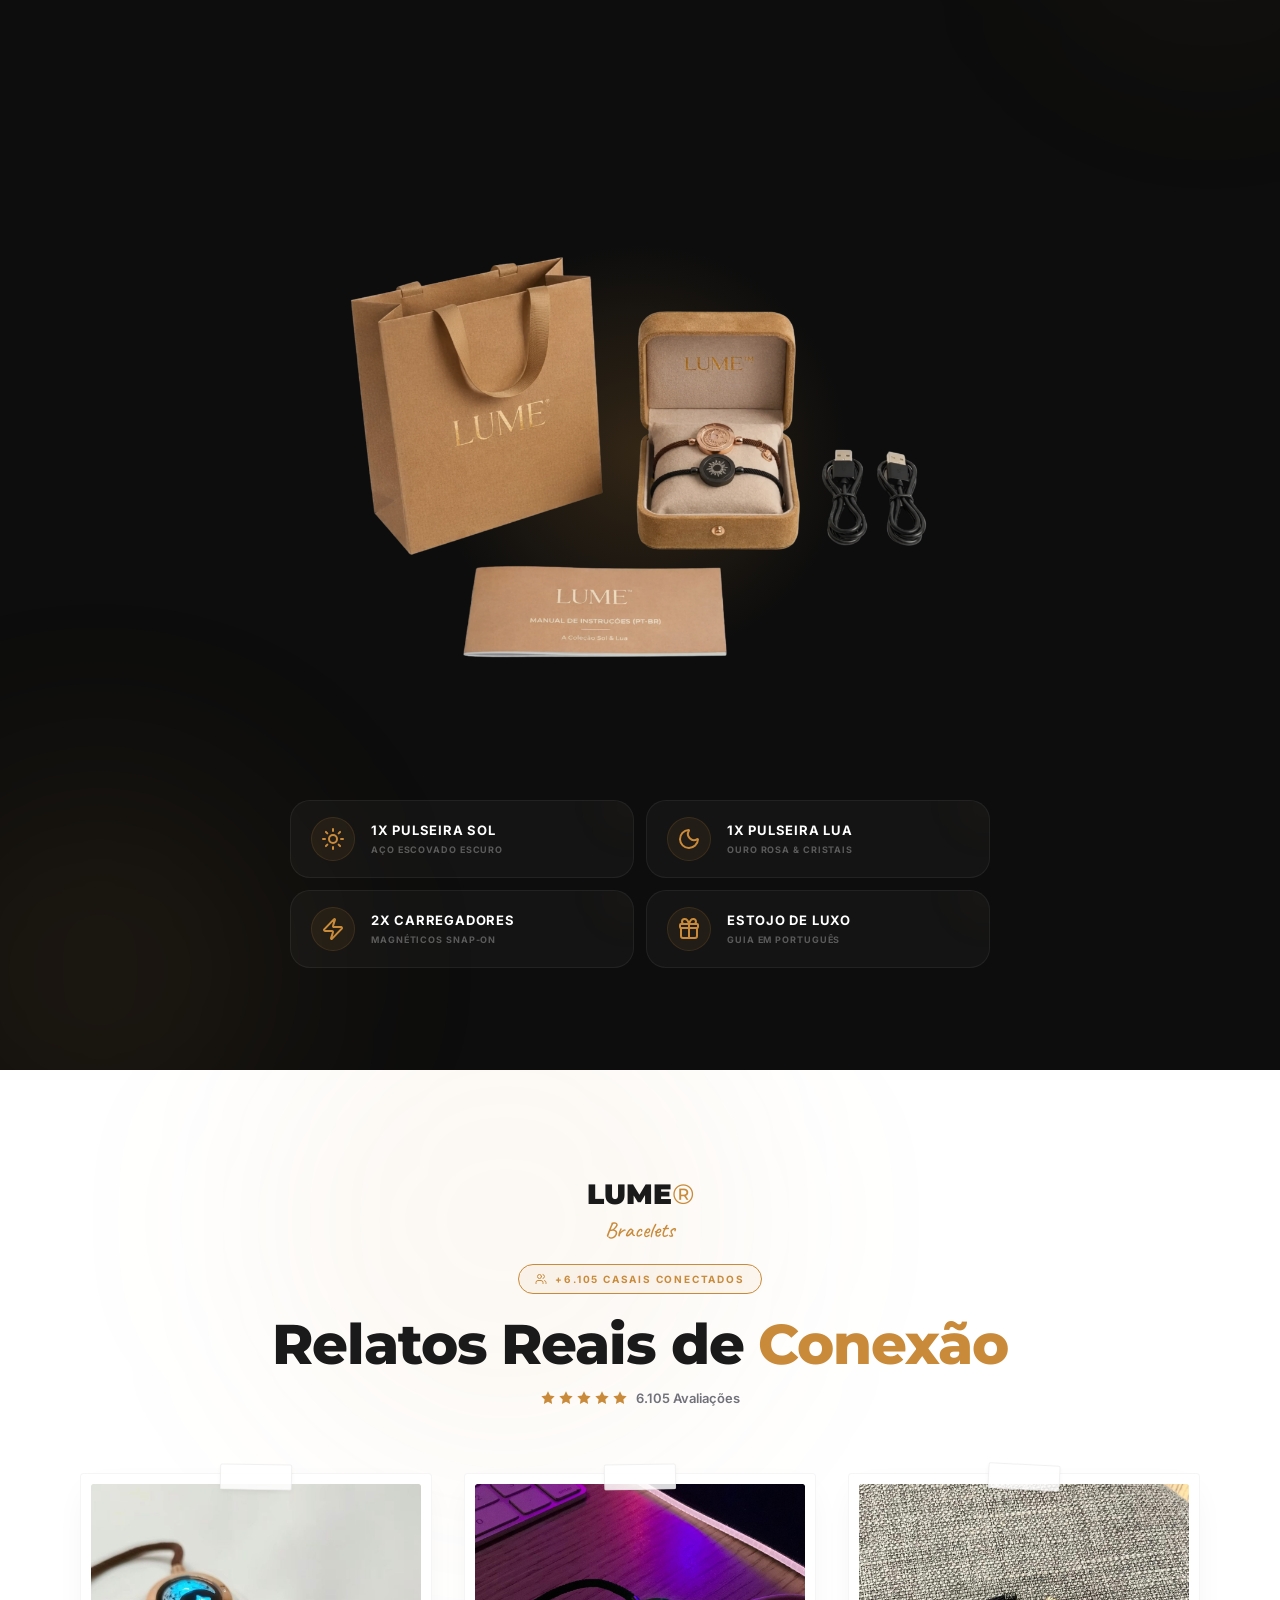
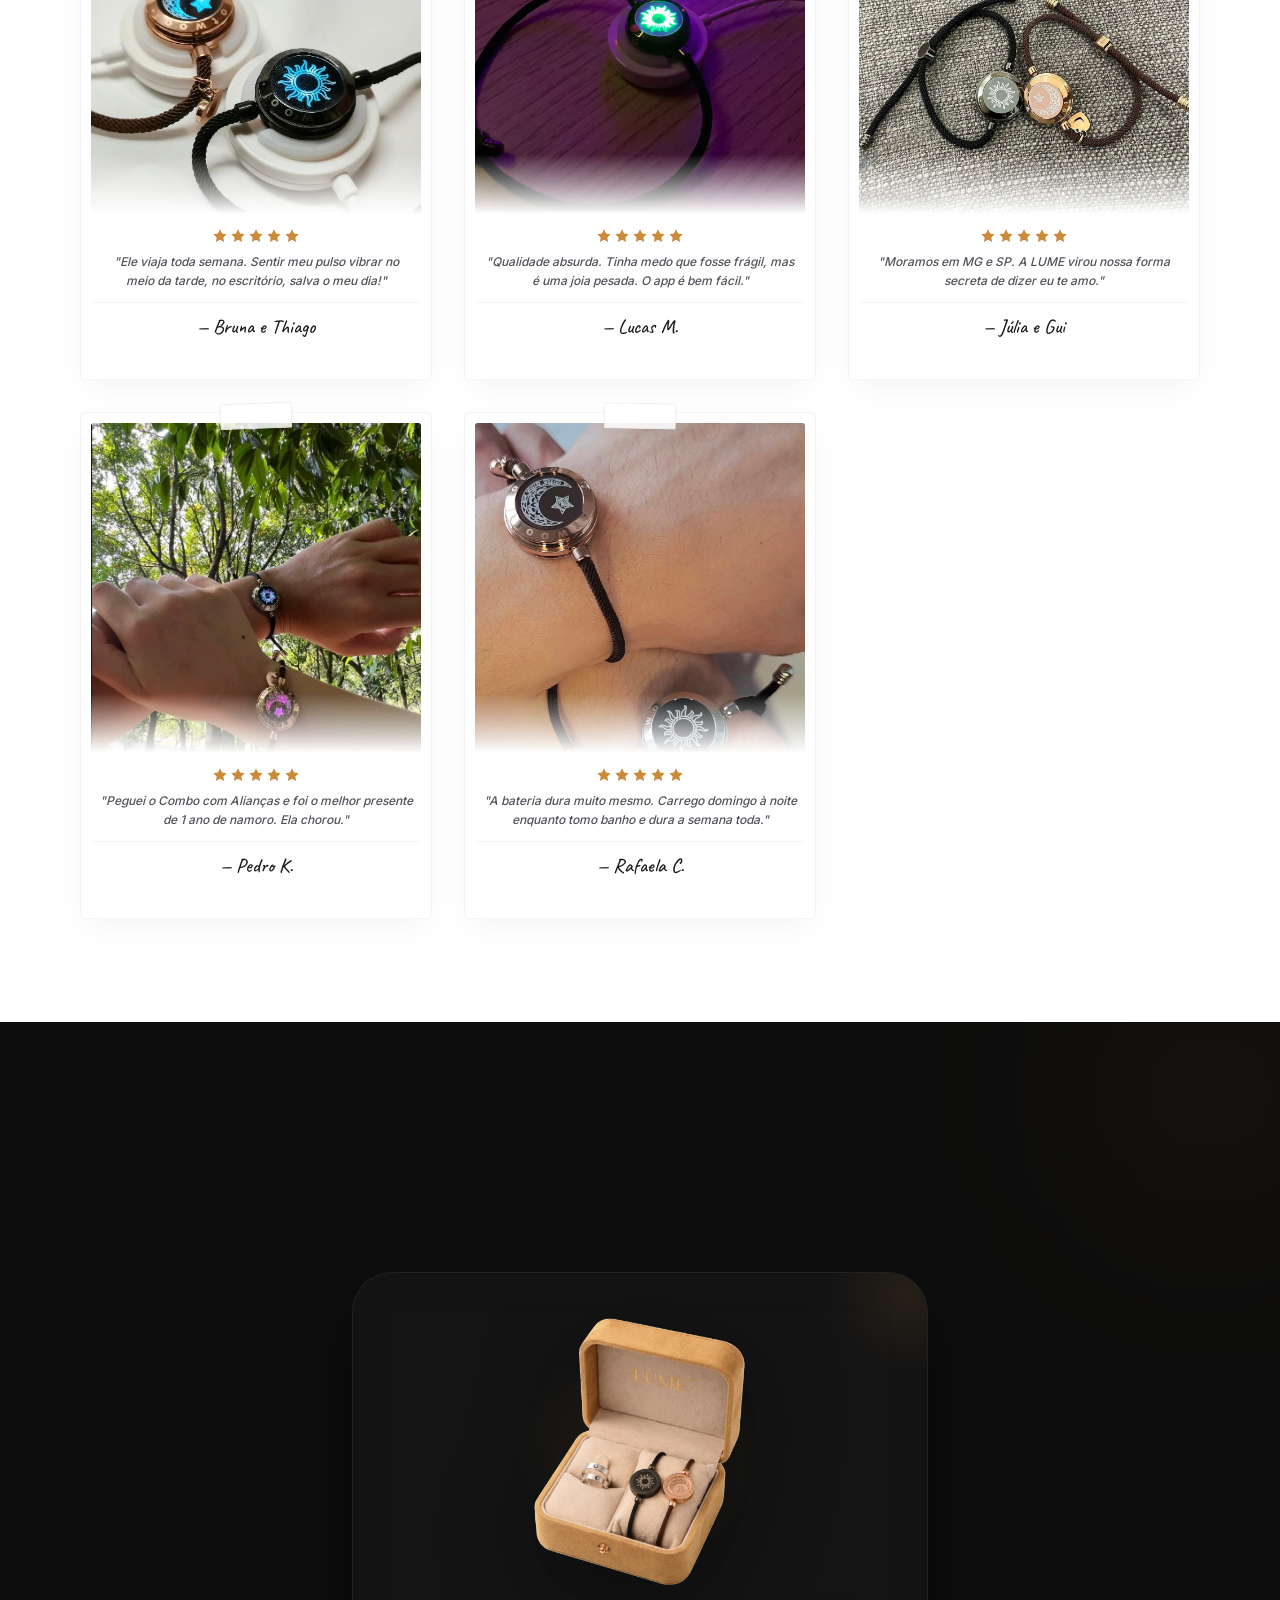
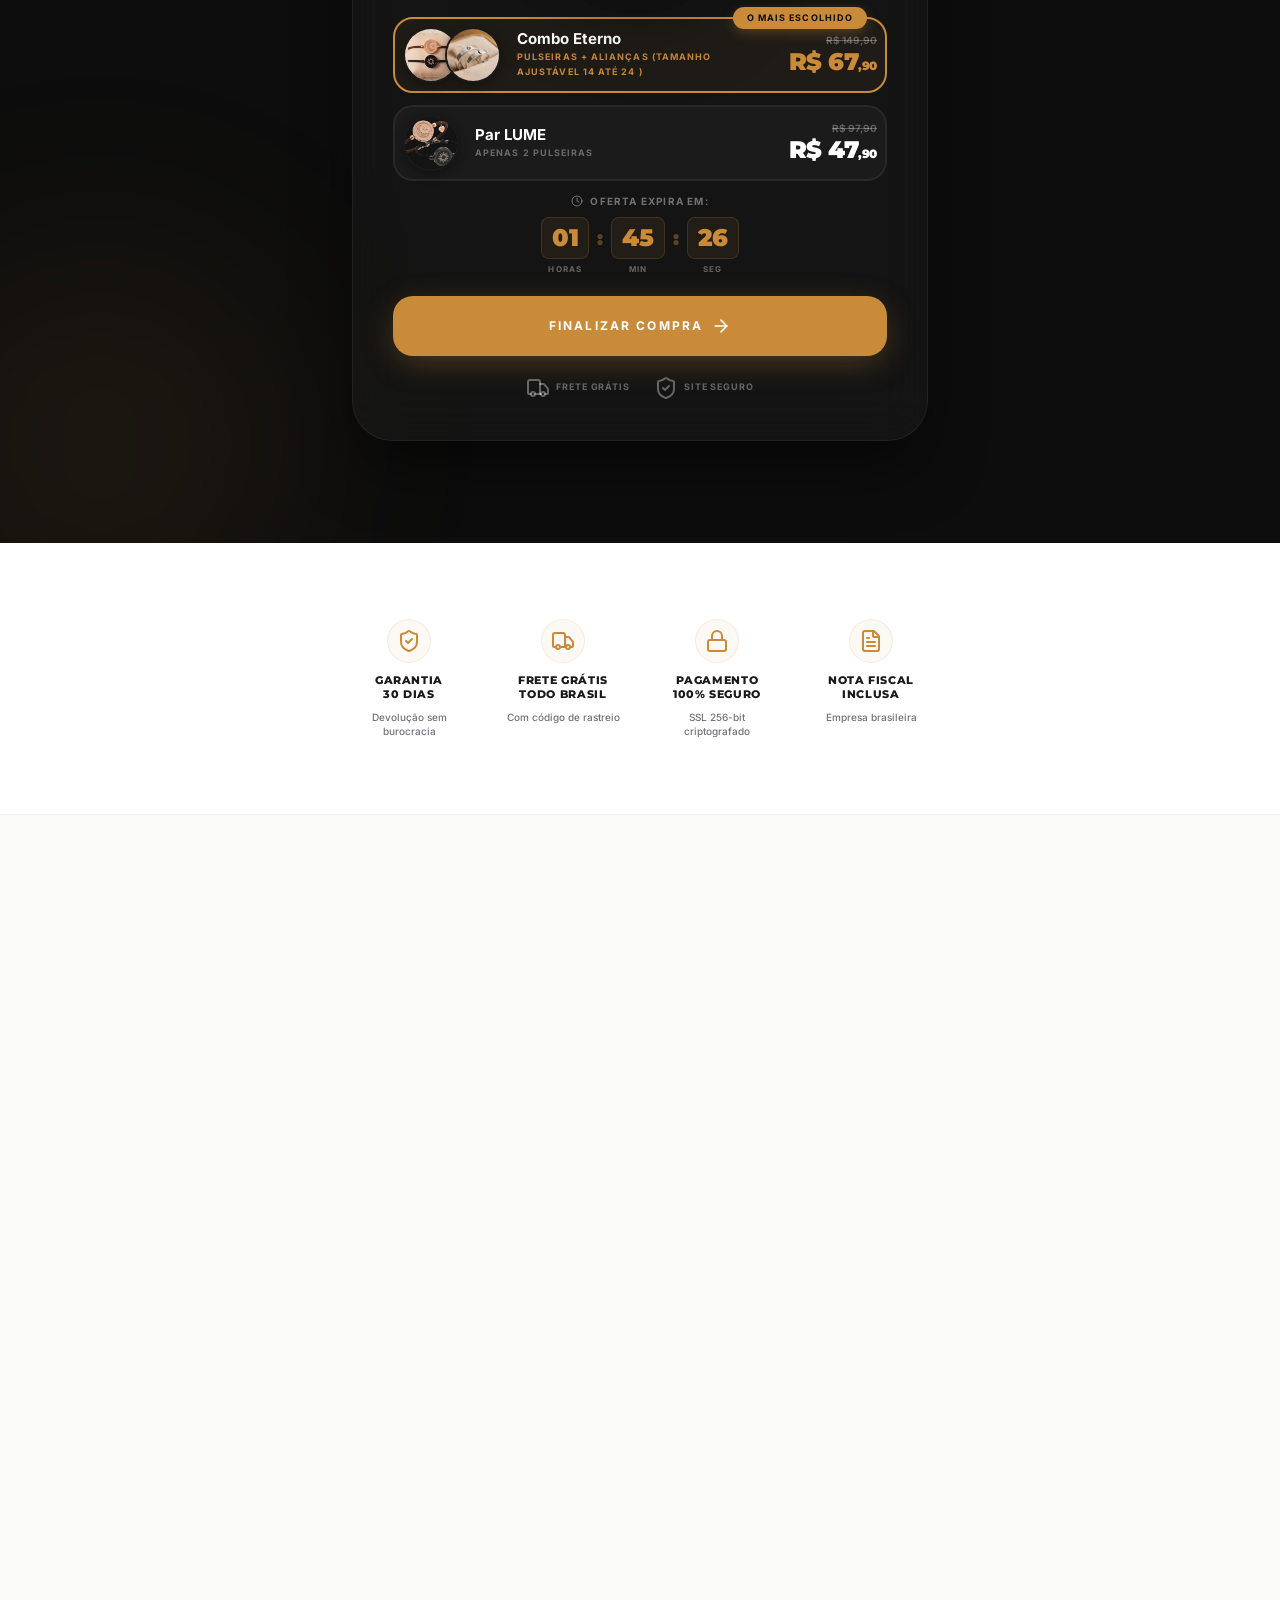
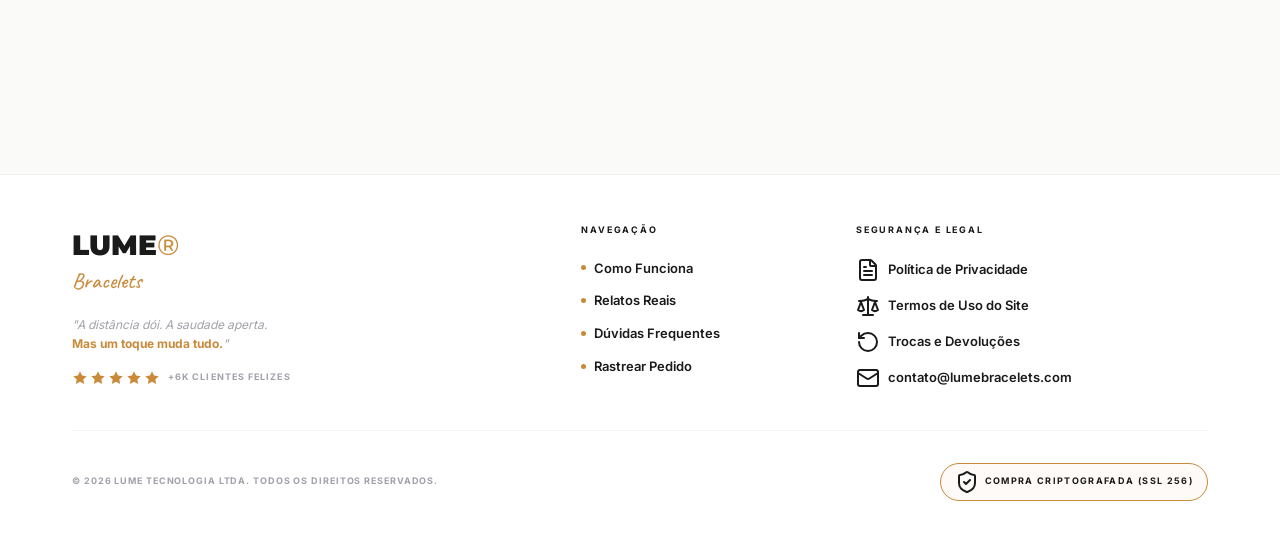
==== commit 2497f2da: "Update prices: Par LUME R,90 and Combo Eterno R,90 Made-with: Cursor" ====
--- a/index.html
+++ b/index.html
@@ -15,7 +15,7 @@
         <meta property="og:url" content="https://lumebracelets.com">
         <meta property="og:locale" content="pt_BR">
         <meta property="og:site_name" content="LUME Bracelets">
-        <meta property="product:price:amount" content="49.90">
+        <meta property="product:price:amount" content="47.90">
         <meta property="product:price:currency" content="BRL">
         <!-- Twitter Card -->
         <meta name="twitter:card" content="summary_large_image">
@@ -58,7 +58,7 @@
       "aggregateRating": { "@type": "AggregateRating", "ratingValue": "4.9", "reviewCount": "6105" },
       "offers": {
         "@type": "Offer", "url": "https://lumebracelets.com/#oferta",
-        "priceCurrency": "BRL", "price": "79.90", "priceValidUntil": "2026-12-31",
+        "priceCurrency": "BRL", "price": "47.90", "priceValidUntil": "2026-12-31",
         "itemCondition": "https://schema.org/NewCondition", "availability": "https://schema.org/InStock",
         "seller": { "@type": "Organization", "name": "LUME Bracelets" }
       }
@@ -610,8 +610,8 @@
                                     <p class="offer__option-sub">Pulseiras + Alianças (Tamanho Ajustável 14 até 24 )</p>
                                 </div>
                                 <div class="offer__option-price">
-                                    <span class="offer__option-old">R$ 199,90</span>
-                                    <span class="offer__option-current">R$ 49<span class="cents">,90</span></span>
+                                    <span class="offer__option-old">R$ 149,90</span>
+                                    <span class="offer__option-current">R$ 67<span class="cents">,90</span></span>
                                 </div>
                             </div>
                         </label>
@@ -627,8 +627,8 @@
                                     <p class="offer__option-sub">Apenas 2 Pulseiras</p>
                                 </div>
                                 <div class="offer__option-price">
-                                    <span class="offer__option-old">R$ 119,90</span>
-                                    <span class="offer__option-current offer__option-current--white">R$ 29<span class="cents">,90</span></span>
+                                    <span class="offer__option-old">R$ 97,90</span>
+                                    <span class="offer__option-current offer__option-current--white">R$ 47<span class="cents">,90</span></span>
                                 </div>
                             </div>
                         </label>
@@ -902,7 +902,7 @@
                 content_name: 'LUME Bracelets Landing Page',
                 content_category: 'Pulseiras Inteligentes',
                 currency: 'BRL',
-                value: 49.90
+                value: 47.90
             });
         }
 
@@ -916,7 +916,7 @@
                             content_name: 'LUME Bracelets',
                             content_category: 'Pulseiras Inteligentes',
                             currency: 'BRL',
-                            value: 49.90
+                            value: 47.90
                         });
                         ofertaObserver.unobserve(entry.target);
                     }
@@ -935,7 +935,7 @@
                 fbq('track', 'InitiateCheckout', {
                     content_name: isCombo ? 'Combo Eterno' : 'Par LUME',
                     currency: 'BRL',
-                    value: isCombo ? 49.90 : 29.90,
+                    value: isCombo ? 67.90 : 47.90,
                     num_items: 1
                 });
             });
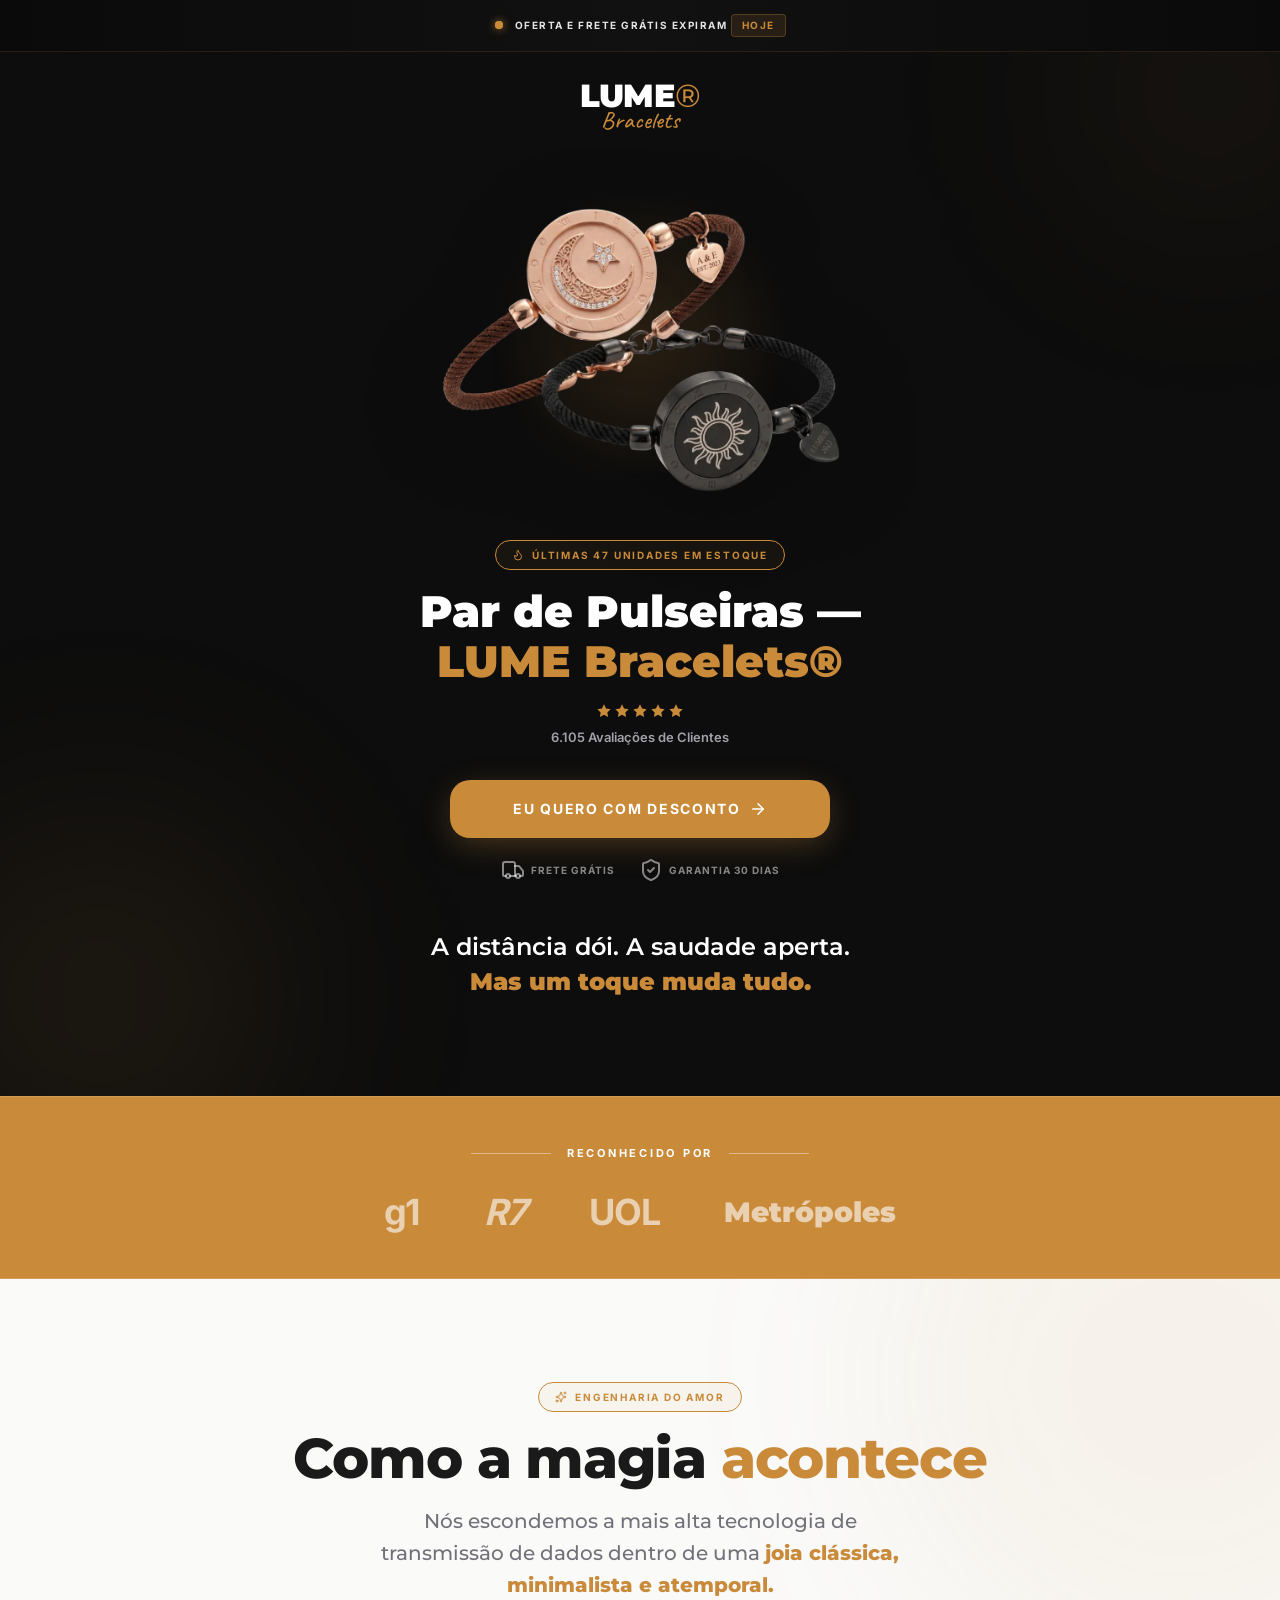
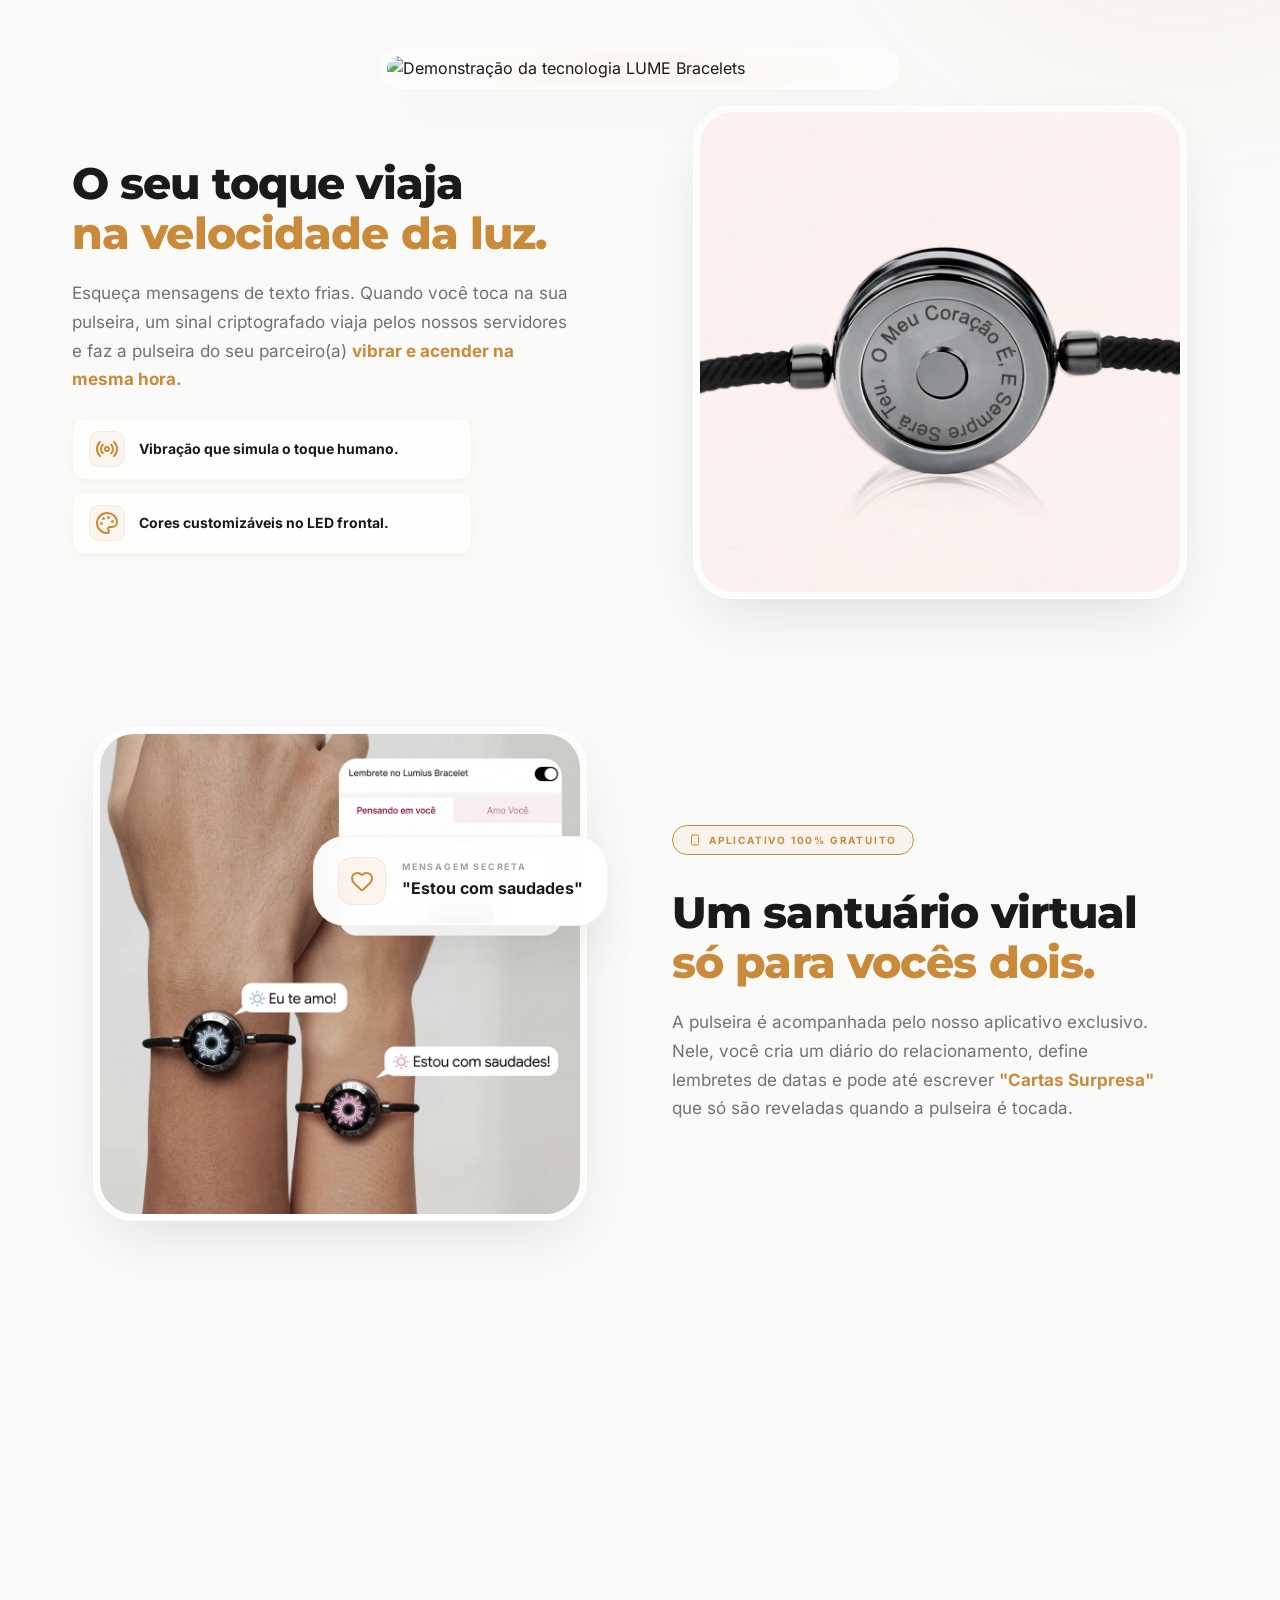
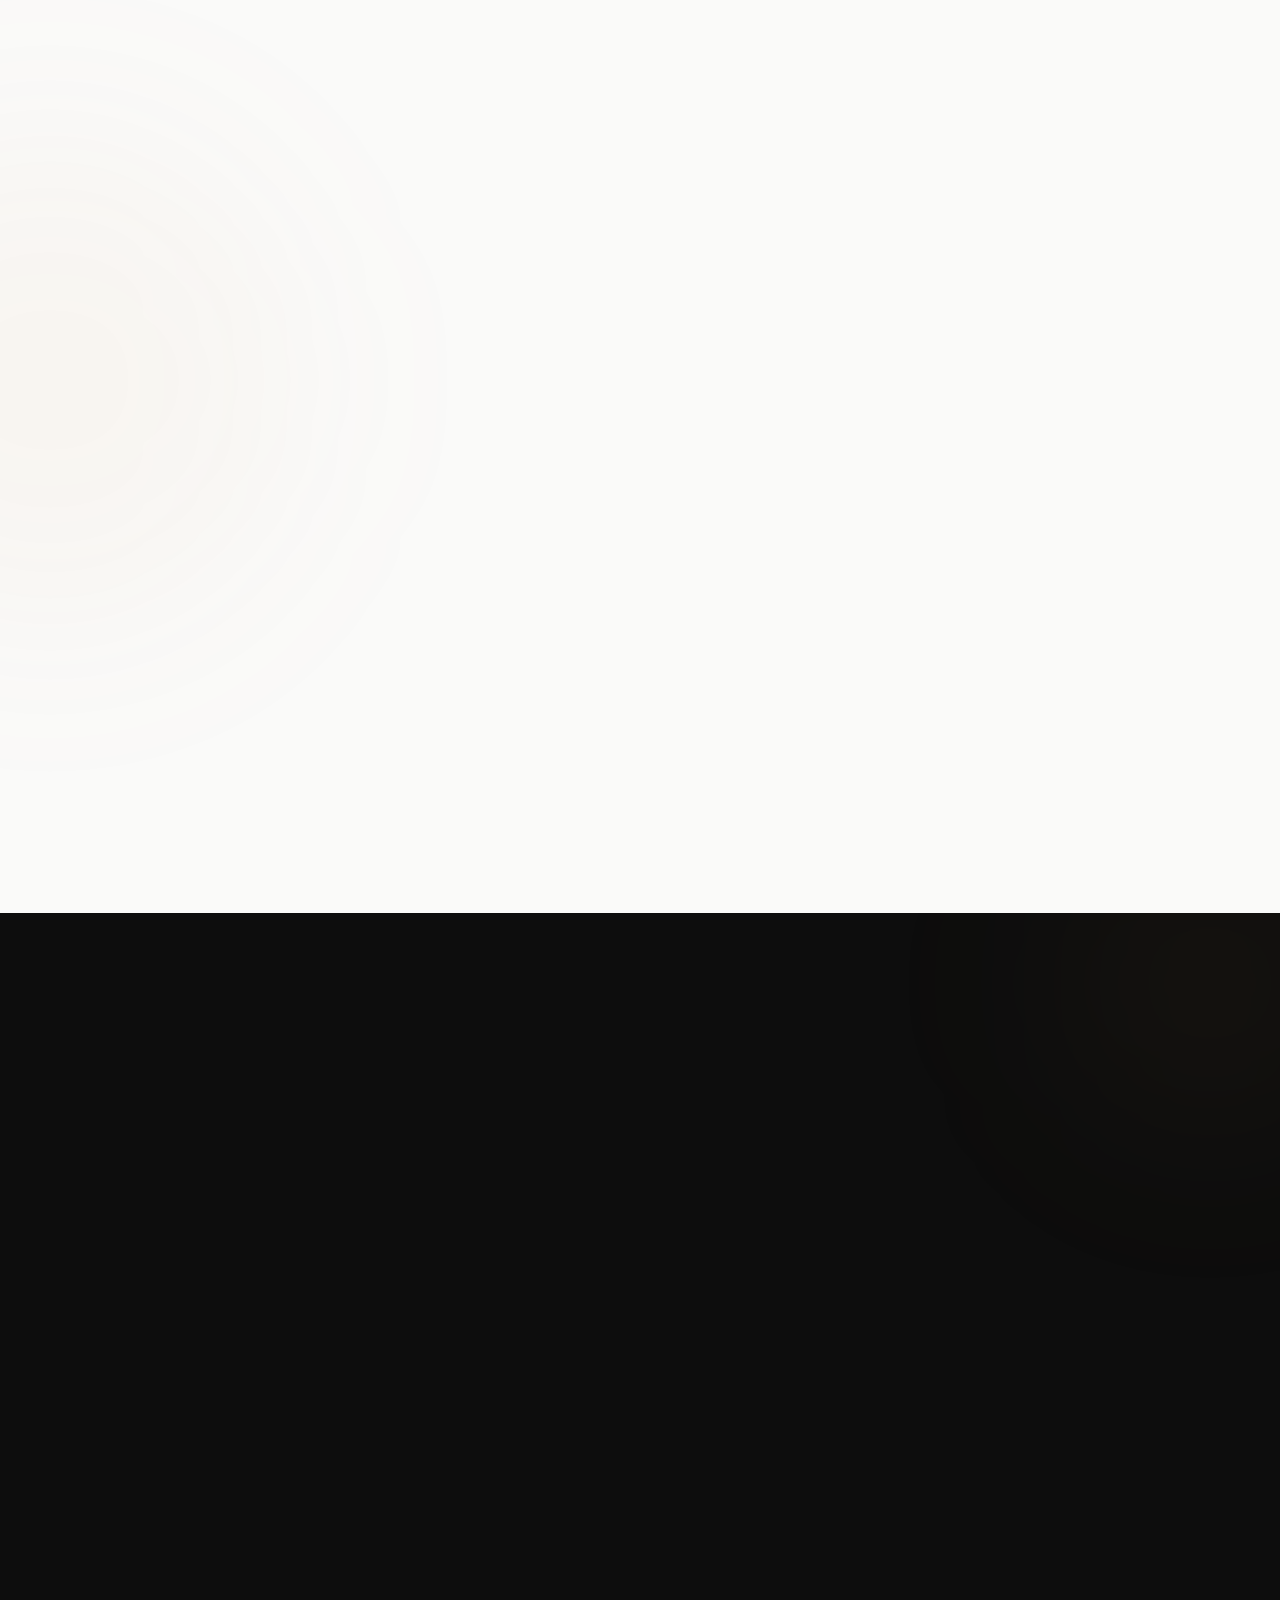
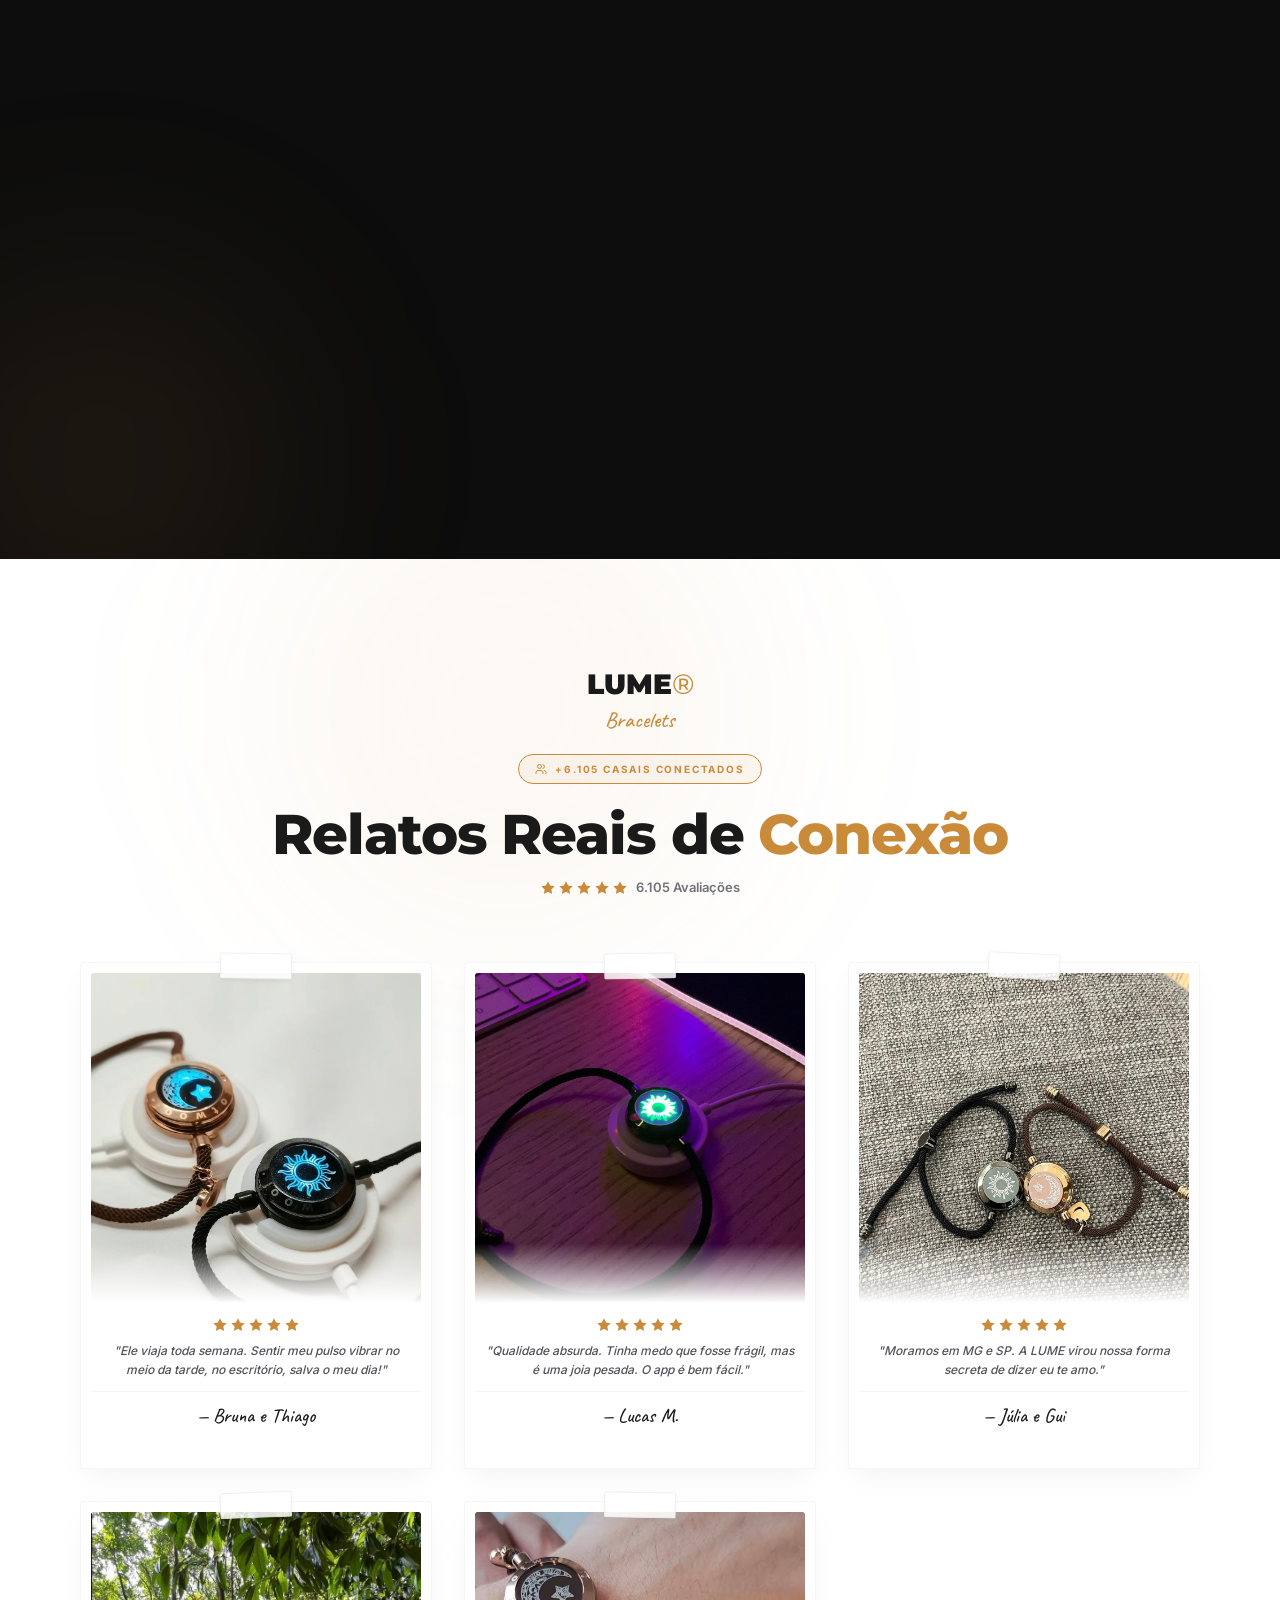
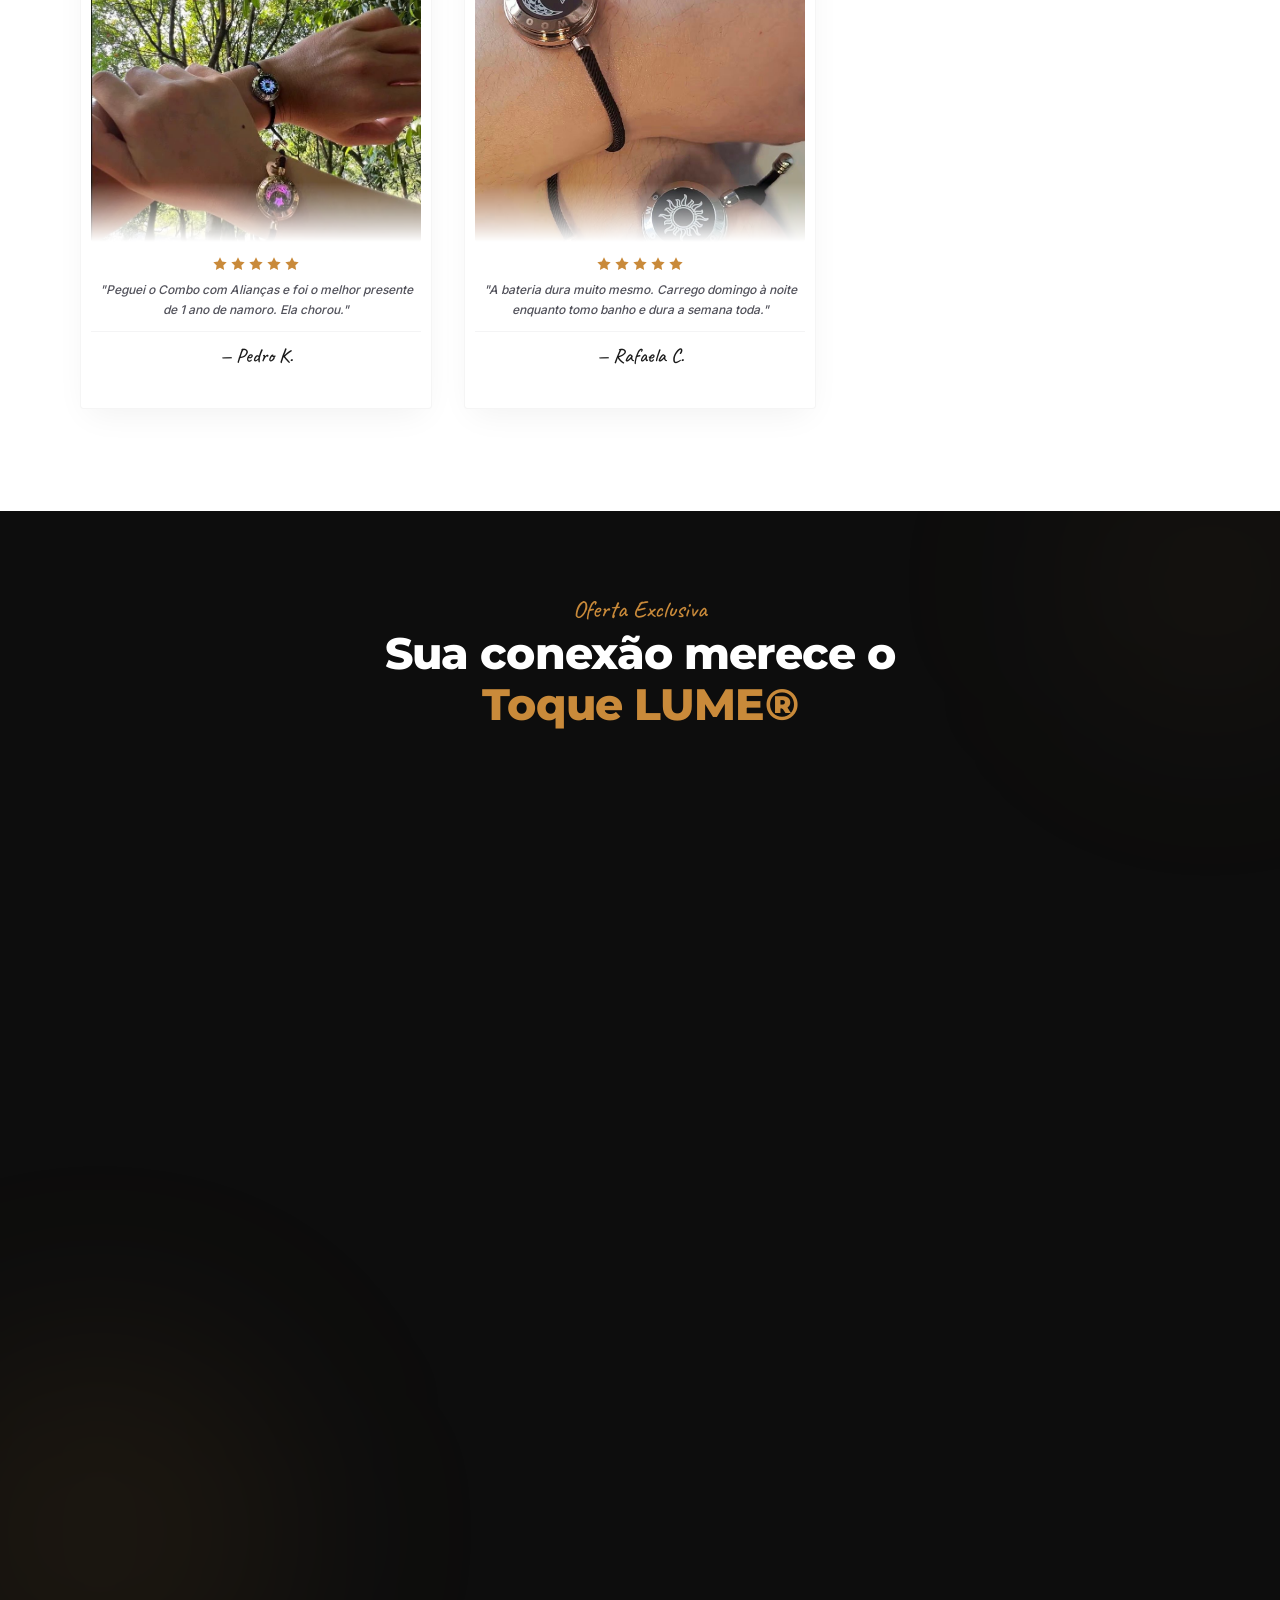
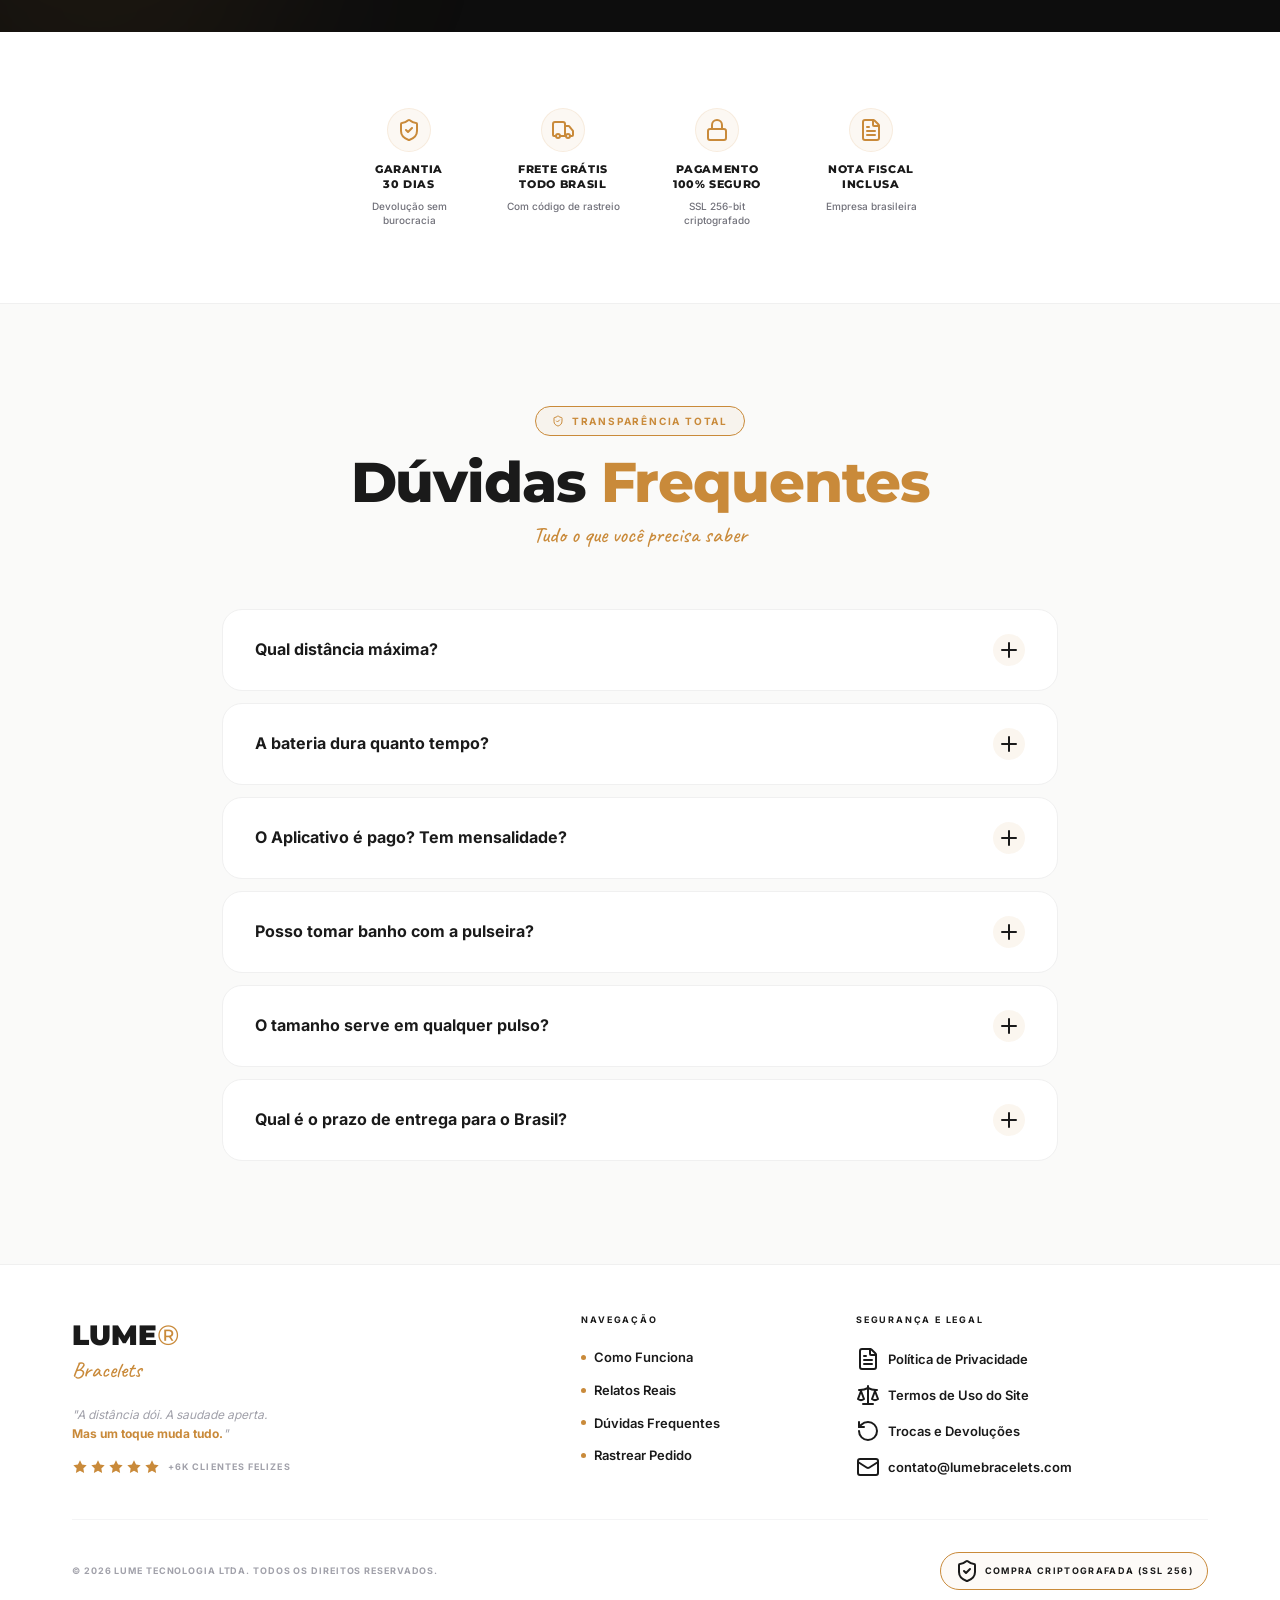
==== commit 95edcf5f: "Atualiza preço do Combo Eterno para R$ 37,90 (site, schema e Pixel) Made-with: Cursor" ====
--- a/index.html
+++ b/index.html
@@ -15,7 +15,7 @@
         <meta property="og:url" content="https://lumebracelets.com">
         <meta property="og:locale" content="pt_BR">
         <meta property="og:site_name" content="LUME Bracelets">
-        <meta property="product:price:amount" content="47.90">
+        <meta property="product:price:amount" content="37.90">
         <meta property="product:price:currency" content="BRL">
         <!-- Twitter Card -->
         <meta name="twitter:card" content="summary_large_image">
@@ -58,7 +58,7 @@
       "aggregateRating": { "@type": "AggregateRating", "ratingValue": "4.9", "reviewCount": "6105" },
       "offers": {
         "@type": "Offer", "url": "https://lumebracelets.com/#oferta",
-        "priceCurrency": "BRL", "price": "47.90", "priceValidUntil": "2026-12-31",
+        "priceCurrency": "BRL", "price": "37.90", "priceValidUntil": "2026-12-31",
         "itemCondition": "https://schema.org/NewCondition", "availability": "https://schema.org/InStock",
         "seller": { "@type": "Organization", "name": "LUME Bracelets" }
       }
@@ -299,67 +299,6 @@
                 </div>
             </div>
         </section>
-        <!-- ══════════ INSTAGRAM VERIFICADO ══════════ -->
-        <style>.ig-trust { padding: 2rem 0; background: #0a0a0a; position: relative; overflow: hidden; border-top: 1px solid rgba(255,255,255,0.04); border-bottom: 1px solid rgba(255,255,255,0.04); } .ig-trust__wrap { max-width: 580px; margin: 0 auto; padding: 0 1.25rem; display: flex; align-items: center; gap: 1.5rem; } @media (max-width:599px){ .ig-trust__wrap {  flex-direction: column;  text-align: center; } } .ig-trust__phone { flex-shrink: 0; width: 120px; position: relative; } .ig-trust__phone-halo { position: absolute; inset: -10px; background: conic-gradient(from 45deg,#405DE6,#833AB4,#C13584,#E1306C,#F56040,#FCAF45,#405DE6); border-radius: 1.25rem; opacity: .15; filter: blur(16px); pointer-events: none; } .ig-trust__phone-img { position: relative; z-index: 2; border-radius: 1rem; overflow: hidden; border: 2px solid rgba(255,255,255,0.08); box-shadow: 0 12px 32px rgba(0,0,0,0.4); } .ig-trust__phone-img img { width: 100%; display: block; } .ig-trust__info { flex: 1; min-width: 0; } .ig-trust__badge { display: inline-flex; align-items: center; gap: .4rem; padding: .3rem .75rem; background: #3897f0; color: #fff; font-family: 'Montserrat',sans-serif; font-weight: 800; font-size: .5rem; text-transform: uppercase; letter-spacing: .1em; border-radius: 9999px; margin-bottom: .625rem; } .ig-trust__badge svg { width: 10px; height: 10px; fill: #fff; } .ig-trust__title { font-family: 'Montserrat',sans-serif; font-weight: 900; font-size: 1.125rem; color: #fff; line-height: 1.2; margin-bottom: .375rem; } .ig-trust__title span { color: #c98a3a; } .ig-trust__desc { font-size: .75rem; color: rgba(255,255,255,0.4); line-height: 1.5; margin-bottom: .75rem; } .ig-trust__row { display: flex; align-items: center; gap: 1.25rem; flex-wrap: wrap; } @media (max-width:599px){ .ig-trust__row {  justify-content: center; } } .ig-trust__stat-num { font-family: 'Montserrat',sans-serif; font-weight: 900; font-size: .9375rem; color: #c98a3a; line-height: 1; } .ig-trust__stat-lbl { font-size: .4375rem; font-weight: 700; text-transform: uppercase; letter-spacing: .1em; color: rgba(255,255,255,0.25); margin-top: 2px; } .ig-trust__link { display: inline-flex; align-items: center; gap: .375rem; padding: .4rem .875rem; background: linear-gradient(135deg,#405DE6,#833AB4,#E1306C,#F56040); color: #fff; font-family: 'Montserrat',sans-serif; font-weight: 800; font-size: .5625rem; text-transform: uppercase; letter-spacing: .08em; text-decoration: none; border-radius: 9999px; transition: transform .2s; } .ig-trust__link:hover { transform: translateY(-1px); } .ig-trust__link svg { width: 12px; height: 12px; }</style>
-        <!-- ══════════ UNBOXING ══════════ -->
-        <!-- ══════════ SOBRE NÓS / INSTAGRAM VERIFICADO ══════════ -->
-        <!-- CSS para a seção SOBRE NÓS / INSTAGRAM VERIFICADO -->
-        <!-- Cole dentro da sua <style> ou antes do </head> -->
-        <style>/* ══════════════════════════════════════════
-   ABOUT — INSTAGRAM VERIFIED THEME
-══════════════════════════════════════════ */.about { padding: clamp(2.5rem, 6vw, 5rem) 0; background: #060606; color: #fff; position: relative; overflow: hidden; border-top: 1px solid rgba(56,151,240,0.1); border-bottom: 1px solid rgba(56,151,240,0.1); } .about__glow { position: absolute; top: 50%; left: 50%; transform: translate(-50%, -50%); width: 600px; height: 600px; background: conic-gradient(from 180deg, rgba(64,93,230,0.06), rgba(131,58,180,0.06), rgba(225,48,108,0.06), rgba(245,96,64,0.06), rgba(252,175,69,0.06), rgba(64,93,230,0.06)); border-radius: 50%; filter: blur(80px); pointer-events: none; } .about__inner { max-width: 900px; margin: 0 auto; padding: 0 clamp(1rem, 4vw, 2rem); position: relative; z-index: 5; display: flex; flex-direction: column; align-items: center; gap: 2.5rem; } @media (min-width: 768px) { .about__inner {  flex-direction: row;  gap: 3.5rem;  align-items: center; } } /* ── Phone / Visual ── */.about__visual { position: relative; flex-shrink: 0; width: 100%; max-width: 280px; } .about__phone-glow { position: absolute; inset: -16px; background: conic-gradient(from 45deg, #405DE6, #5851DB, #833AB4, #C13584, #E1306C, #FD1D1D, #F56040, #F77737, #FCAF45, #FFDC80, #405DE6); border-radius: 2.25rem; opacity: 0.2; filter: blur(24px); pointer-events: none; z-index: 0; animation: igRotate 8s linear infinite; } @keyframes igRotate { to {  filter: blur(24px) hue-rotate(360deg); } } .about__phone { position: relative; z-index: 2; border-radius: 1.75rem; overflow: hidden; background: #000; border: 2px solid rgba(255,255,255,0.08); box-shadow: 0 0 0 1px rgba(56,151,240,0.08),
-        0 20px 48px -12px rgba(0,0,0,0.6); } .about__phone img { width: 100%; display: block; } /* Badge verificado flutuante */.about__badge { position: absolute; bottom: -14px; left: 50%; transform: translateX(-50%); z-index: 10; display: flex; align-items: center; gap: 0.5rem; padding: 0.5rem 1.25rem; background: #3897f0; color: #fff; font-family: 'Montserrat', sans-serif; font-weight: 800; font-size: 0.5625rem; text-transform: uppercase; letter-spacing: 0.1em; border-radius: 9999px; white-space: nowrap; box-shadow: 0 0 0 3px rgba(56,151,240,0.15),
-        0 6px 20px rgba(56,151,240,0.35); } .about__badge svg { width: 13px; height: 13px; fill: #fff; } /* ── Content ── */.about__content { flex: 1; text-align: center; } @media (min-width: 768px) { .about__content {  text-align: left; } } .about__tag { display: inline-flex; align-items: center; gap: 0.5rem; padding: 0.35rem 0.875rem; background: linear-gradient(135deg, rgba(64,93,230,0.1), rgba(131,58,180,0.1), rgba(225,48,108,0.1)); border: 1px solid rgba(131,58,180,0.2); border-radius: 9999px; color: #d4a0ff; font-size: 0.5625rem; font-weight: 700; text-transform: uppercase; letter-spacing: 0.15em; margin-bottom: 0.75rem; } .about__tag svg { width: 11px; height: 11px; } .about__title { font-family: 'Montserrat', sans-serif; font-weight: 900; font-size: clamp(1.375rem, 4vw, 2.25rem); line-height: 1.15; letter-spacing: -0.02em; color: #fff; margin-bottom: 1rem; } .about__title span { background: linear-gradient(135deg, #3897f0, #a855f7); -webkit-background-clip: text; -webkit-text-fill-color: transparent; background-clip: text; } /* Imagem do IG inline */.about__content > img { width: 100%; max-width: 420px; border-radius: 1rem; border: 1px solid rgba(255,255,255,0.06); box-shadow: 0 8px 24px rgba(0,0,0,0.3); margin-bottom: 1rem; } @media (min-width: 768px) { .about__content > img {  display: none; } } .about__text { font-size: 0.875rem; color: rgba(255,255,255,0.45); line-height: 1.65; max-width: 460px; margin-bottom: 1.25rem; } @media (max-width: 767px) { .about__text {  margin-left: auto;  margin-right: auto; } } /* Stats */.about__stats { display: flex; gap: 0; background: rgba(56,151,240,0.04); border: 1px solid rgba(56,151,240,0.1); border-radius: 0.875rem; overflow: hidden; margin-bottom: 1.25rem; max-width: 360px; } @media (max-width: 767px) { .about__stats {  margin-left: auto;  margin-right: auto; } } .about__stats > div { flex: 1; text-align: center; padding: 0.875rem 0.5rem; border-right: 1px solid rgba(56,151,240,0.08); } .about__stats > div:last-child { border-right: none; } .about__stat-number { font-family: 'Montserrat', sans-serif; font-weight: 900; font-size: 1.125rem; color: #3897f0; line-height: 1; letter-spacing: -0.02em; } .about__stat-label { font-size: 0.4375rem; font-weight: 700; text-transform: uppercase; letter-spacing: 0.1em; color: rgba(255,255,255,0.25); margin-top: 3px; } /* CTA */.about__cta-row { display: flex; align-items: center; gap: 1rem; justify-content: center; } @media (min-width: 768px) { .about__cta-row {  justify-content: flex-start; } } .about__ig-link { display: inline-flex; align-items: center; gap: 0.5rem; padding: 0.625rem 1.25rem; background: linear-gradient(135deg, #405DE6, #833AB4, #C13584, #E1306C, #F56040); color: #fff; font-family: 'Montserrat', sans-serif; font-weight: 800; font-size: 0.6875rem; text-transform: uppercase; letter-spacing: 0.08em; text-decoration: none; border-radius: 9999px; box-shadow: 0 6px 20px rgba(131,58,180,0.3); transition: all 0.3s ease; } .about__ig-link:hover { transform: translateY(-2px); box-shadow: 0 10px 28px rgba(131,58,180,0.4); } .about__ig-link svg { width: 14px; height: 14px; }</style>
-        <section class="about">
-            <div class="about__glow"></div>
-            <div class="about__inner">
-                <div class="about__visual">
-                    <div class="about__phone-glow"></div>
-                    <div class="about__phone"></div>
-                    <div class="about__badge">
-                        <svg viewbox="0 0 24 24" fill="currentColor" class="about__badge-check" xmlns="http://www.w3.org/2000/svg">
-                            <path d="M22.5 12.5c0-1.58-.88-2.95-2.18-3.66.51-1.27.3-2.73-.58-3.83-1.1-1.1-2.56-1.31-3.83-.8-1.07-1.3-2.44-2.18-3.91-2.18-1.58 0-2.95.88-3.66 2.18-1.27-.51-2.73-.3-3.83.58-1.1 1.1-1.31 2.56-.8 3.83-1.3 1.07-2.18 2.44-2.18 3.91 0 1.58.88 2.95 2.18 3.66-.51 1.27-.3 2.73.58 3.83 1.1 1.1 2.56 1.31 3.83.8 1.07 1.3 2.44 2.18 3.91 2.18 1.58 0 2.95-.88 3.66-2.18 1.27.51 2.73.3 3.83-.58 1.1-1.1 1.31-2.56.8-3.83 1.3-1.07 2.18-2.44 2.18-3.91zm-11.5 4.5l-3.5-3.5 1.41-1.41L11 14.17l5.59-5.59L18 10l-7 7z"></path>
-                        </svg>
-                        Perfil Verificado pelo Instagram
-                    </div>
-                </div>
-                <div class="about__content">
-                    <div class="about__tag">
-                        <svg viewbox="0 0 24 24" fill="none" stroke="currentColor" stroke-width="2" stroke-linecap="round" stroke-linejoin="round">
-                            <rect x="2" y="2" width="20" height="20" rx="5" ry="5"></rect>
-                            <path d="M16 11.37A4 4 0 1 1 12.63 8 4 4 0 0 1 16 11.37z"></path>
-                            <line x1="17.5" y1="6.5" x2="17.51" y2="6.5"></line>
-                        </svg>
-                        Quem somos
-                    </div>
-                    <h3 class="about__title">Uma marca real, <br><span>verificada e confiável.</span></h3>
-                    <img src="img/IG.webp" alt="Perfil verificado @uselume no Instagram">
-                    <p class="about__text">Marca brasileira com selo de verificação oficial no Instagram e mais de 6 mil pedidos entregues. Cada pedido sai com nota fiscal, código de rastreio e a garantia de uma empresa séria.</p>
-                    <div class="about__stats">
-                        <div>
-                            <span class="about__stat-number">2.714+</span>
-                            <p class="about__stat-label">Seguidores</p>
-                        </div>
-                        <div>
-                            <span class="about__stat-number">6.105+</span>
-                            <p class="about__stat-label">Casais conectados</p>
-                        </div>
-                        <div>
-                            <span class="about__stat-number">4.9</span>
-                            <p class="about__stat-label">Nota média</p>
-                        </div>
-                    </div>
-                    <div class="about__cta-row">
-                        <a href="https://instagram.com/uselume" target="_blank" rel="noopener" class="about__ig-link"> <svg viewbox="0 0 24 24" fill="none" stroke="currentColor" stroke-width="2" stroke-linecap="round" stroke-linejoin="round">
-                                <rect x="2" y="2" width="20" height="20" rx="5" ry="5"></rect>
-                                <path d="M16 11.37A4 4 0 1 1 12.63 8 4 4 0 0 1 16 11.37z"></path>
-                                <line x1="17.5" y1="6.5" x2="17.51" y2="6.5"></line>
-                            </svg>
-                @uselume </a>
-                    </div>
-                </div>
-            </div>
-        </section>
         <section class="section-dark unboxing">
             <div class="glow glow--unbox-tr"></div>
             <div class="glow glow--hero-bl"></div>
@@ -611,7 +550,7 @@
                                 </div>
                                 <div class="offer__option-price">
                                     <span class="offer__option-old">R$ 149,90</span>
-                                    <span class="offer__option-current">R$ 67<span class="cents">,90</span></span>
+                                    <span class="offer__option-current">R$ 37<span class="cents">,90</span></span>
                                 </div>
                             </div>
                         </label>
@@ -902,7 +841,7 @@
                 content_name: 'LUME Bracelets Landing Page',
                 content_category: 'Pulseiras Inteligentes',
                 currency: 'BRL',
-                value: 47.90
+                value: 37.90
             });
         }
 
@@ -916,7 +855,7 @@
                             content_name: 'LUME Bracelets',
                             content_category: 'Pulseiras Inteligentes',
                             currency: 'BRL',
-                            value: 47.90
+                            value: 37.90
                         });
                         ofertaObserver.unobserve(entry.target);
                     }
@@ -935,7 +874,7 @@
                 fbq('track', 'InitiateCheckout', {
                     content_name: isCombo ? 'Combo Eterno' : 'Par LUME',
                     currency: 'BRL',
-                    value: isCombo ? 67.90 : 47.90,
+                    value: isCombo ? 37.90 : 47.90,
                     num_items: 1
                 });
             });
